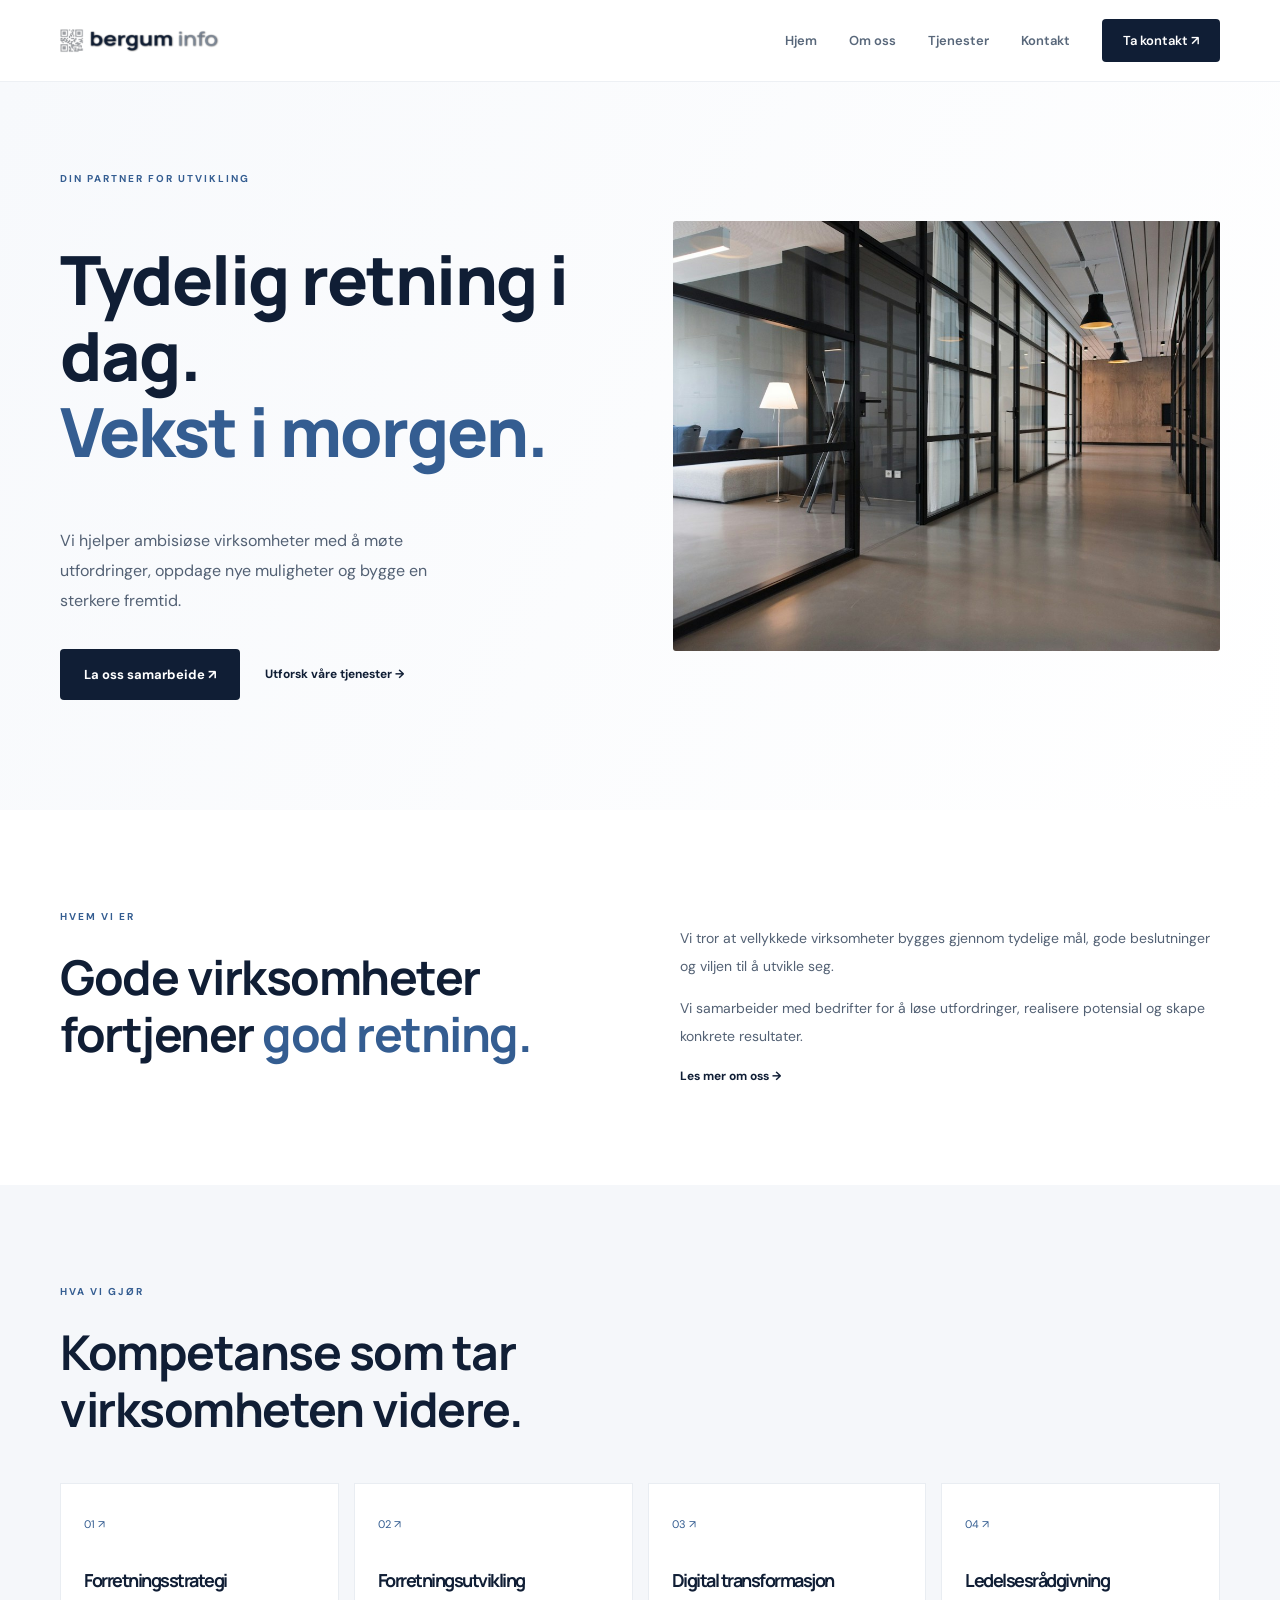
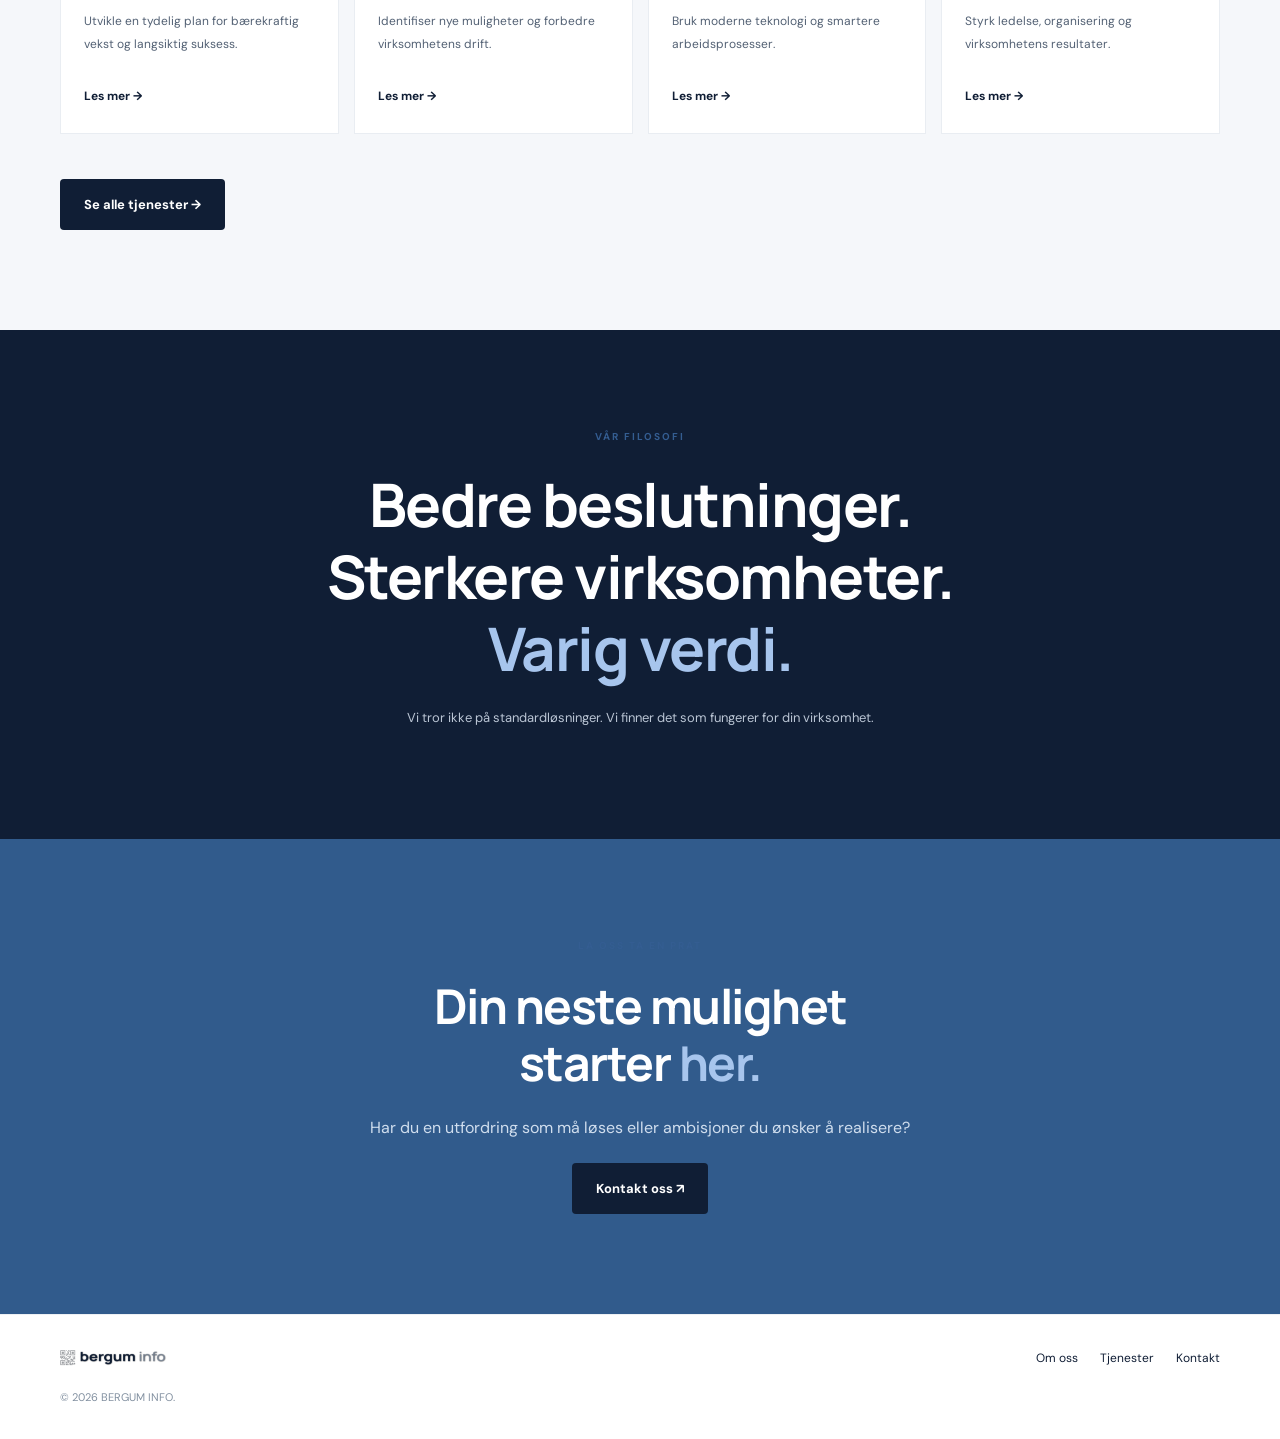
==== index.html @ 0b98f81d "work on v6.11.0" ====
<!DOCTYPE html><html lang="nb"><head><meta charset="UTF-8"><meta name="viewport" content="width=device-width, initial-scale=1"><meta name="description" content="Vi hjelper virksomheter med strategi, utvikling og vekst."><meta name="theme-color" content="#101e35"><title>bergum info</title><link rel="preconnect" href="https://fonts.googleapis.com"><link rel="preconnect" href="https://fonts.gstatic.com" crossorigin><link href="https://fonts.googleapis.com/css2?family=DM+Sans:wght@400;500;600;700&family=Manrope:wght@400;500;600;700;800&display=swap" rel="stylesheet"><style>.hero[data-astro-cid-lcdefpme]{background:linear-gradient(115deg,#f7f9fc,#fff);padding:90px 0 110px}.hero-grid[data-astro-cid-lcdefpme]{grid-template-columns:1fr 1fr;align-items:center;gap:65px;display:grid}.hero[data-astro-cid-lcdefpme] p[data-astro-cid-lcdefpme]{color:var(--text);max-width:430px;margin:27px 0 32px;line-height:1.9}.hero-actions[data-astro-cid-lcdefpme]{flex-wrap:wrap;align-items:center;gap:25px;display:flex}.hero-image[data-astro-cid-lcdefpme] img[data-astro-cid-lcdefpme]{object-fit:cover;border-radius:3px;width:100%;height:430px}.intro-grid[data-astro-cid-lcdefpme]{grid-template-columns:1fr 1fr;gap:80px;display:grid}.intro-grid[data-astro-cid-lcdefpme] p[data-astro-cid-lcdefpme]{color:var(--text);font-size:14px;line-height:2}.services[data-astro-cid-lcdefpme]{background:var(--light)}.services-grid[data-astro-cid-lcdefpme]{grid-template-columns:repeat(4,1fr);gap:15px;margin:45px 0;display:grid}.service-card[data-astro-cid-lcdefpme]{border:1px solid var(--border);background:#fff;padding:28px 23px;transition:transform .2s}.service-card[data-astro-cid-lcdefpme]:hover{transform:translateY(-5px)}.service-card[data-astro-cid-lcdefpme]>span[data-astro-cid-lcdefpme]:first-child{color:var(--blue);font-size:11px}.service-card[data-astro-cid-lcdefpme] h3[data-astro-cid-lcdefpme]{margin-top:35px;font-size:18px}.service-card[data-astro-cid-lcdefpme] p[data-astro-cid-lcdefpme]{color:var(--text);font-size:12px;line-height:1.9}.service-link[data-astro-cid-lcdefpme]{margin-top:20px;font-size:12px;font-weight:700;display:inline-block}.statement[data-astro-cid-lcdefpme]{background:var(--navy);color:#fff;text-align:center;padding:100px 0}.statement[data-astro-cid-lcdefpme] h2[data-astro-cid-lcdefpme]{font-size:clamp(40px,5vw,60px)}.statement[data-astro-cid-lcdefpme] h2[data-astro-cid-lcdefpme] span[data-astro-cid-lcdefpme]{color:var(--accent)}.statement[data-astro-cid-lcdefpme] p[data-astro-cid-lcdefpme]{color:#bac5d4;margin-top:25px;font-size:13px}.contact[data-astro-cid-lcdefpme]{color:#fff;text-align:center;background:#315b8c}.contact[data-astro-cid-lcdefpme] h2[data-astro-cid-lcdefpme] span[data-astro-cid-lcdefpme]{color:var(--accent)}.contact[data-astro-cid-lcdefpme] p[data-astro-cid-lcdefpme]{color:#d0deee;margin:25px 0}@media (width<=850px){.services-grid[data-astro-cid-lcdefpme]{grid-template-columns:repeat(2,1fr)}}@media (width<=650px){.hero[data-astro-cid-lcdefpme]{padding:65px 0}.hero-grid[data-astro-cid-lcdefpme],.intro-grid[data-astro-cid-lcdefpme]{grid-template-columns:1fr;gap:35px}.hero-image[data-astro-cid-lcdefpme] img[data-astro-cid-lcdefpme]{height:320px}.services-grid[data-astro-cid-lcdefpme]{gap:10px}.service-card[data-astro-cid-lcdefpme]{padding:20px 15px}}
.header[data-astro-cid-nen7h5rs]{z-index:10;background:#fff;border-bottom:1px solid #edf0f4;height:82px;position:sticky;top:0}.nav[data-astro-cid-nen7h5rs]{justify-content:space-between;align-items:center;height:100%;display:flex}.logo[data-astro-cid-nen7h5rs]{align-items:center;gap:10px;display:flex}.logo-icon[data-astro-cid-nen7h5rs]{place-items:center;height:1.5rem;display:grid}.desktop-nav[data-astro-cid-nen7h5rs]{align-items:center;gap:32px;font-size:13px;font-weight:600;display:flex}.desktop-nav[data-astro-cid-nen7h5rs] a[data-astro-cid-nen7h5rs]:not(.nav-cta){color:#58677a}.desktop-nav[data-astro-cid-nen7h5rs] a[data-astro-cid-nen7h5rs]:hover,.mobile-menu[data-astro-cid-nen7h5rs] a[data-astro-cid-nen7h5rs]:hover{color:var(--blue)}.nav-cta[data-astro-cid-nen7h5rs]{background:var(--navy);border-radius:4px;padding:13px 21px;color:#fff!important}.mobile-nav[data-astro-cid-nen7h5rs]{display:none}.mobile-nav[data-astro-cid-nen7h5rs] summary[data-astro-cid-nen7h5rs]{cursor:pointer;padding:8px;font-size:25px;list-style:none}.mobile-nav[data-astro-cid-nen7h5rs] summary[data-astro-cid-nen7h5rs]::-webkit-details-marker{display:none}.mobile-menu[data-astro-cid-nen7h5rs]{background:#fff;border-bottom:1px solid #edf0f4;flex-direction:column;gap:22px;padding:25px 24px;display:flex;position:absolute;top:81px;left:0;right:0;box-shadow:0 12px 20px #101e350d}.mobile-menu[data-astro-cid-nen7h5rs] a[data-astro-cid-nen7h5rs]{font-size:14px;font-weight:600}@media (width<=700px){.header[data-astro-cid-nen7h5rs]{height:70px}.desktop-nav[data-astro-cid-nen7h5rs]{display:none}.mobile-nav[data-astro-cid-nen7h5rs]{display:block}.mobile-menu[data-astro-cid-nen7h5rs]{top:69px}.nav[data-astro-cid-nen7h5rs]{width:calc(100% - 36px)}}.footer[data-astro-cid-jo6i4kqk]{background:#fff;border-top:1px solid #edf0f4;padding:35px 0}.footer-inner[data-astro-cid-jo6i4kqk]{flex-wrap:wrap;justify-content:space-between;align-items:center;gap:24px;display:flex}.logo[data-astro-cid-jo6i4kqk]{align-items:center;gap:10px;display:flex}.logo-icon[data-astro-cid-jo6i4kqk]{place-items:center;height:1rem;display:grid}.footer-links[data-astro-cid-jo6i4kqk]{gap:22px;font-size:12px;display:flex}.footer[data-astro-cid-jo6i4kqk] p[data-astro-cid-jo6i4kqk]{color:#8290a0;width:100%;margin:0;font-size:11px}@media (width<=600px){.footer-inner[data-astro-cid-jo6i4kqk]{flex-direction:column;align-items:flex-start}}:root{--navy:#101e35;--blue:#345d91;--accent:#a7c5ed;--light:#f5f7fa;--text:#536174;--white:#fff;--border:#e9edf2;--container:1160px}*{box-sizing:border-box}html{scroll-behavior:smooth}body{color:var(--navy);background:#fff;margin:0;font-family:DM Sans,sans-serif}a{color:inherit;text-decoration:none}img{max-width:100%;display:block}.container{width:min(var(--container), calc(100% - 48px));margin-inline:auto}.section{padding:100px 0}.eyebrow{color:var(--blue);letter-spacing:2px;margin-bottom:25px;font-size:10px;font-weight:700}h1,h2,h3{letter-spacing:-1.5px;font-family:Manrope,sans-serif}h1{font-size:clamp(42px,5.3vw,72px);font-weight:800;line-height:1.12}h2{margin:0;font-size:clamp(34px,4vw,48px);line-height:1.2}h1 span,h2 span{color:var(--blue)}.button{border-radius:4px;align-items:center;gap:20px;padding:17px 24px;font-size:13px;font-weight:700;transition:transform .2s,background .2s;display:inline-flex}.button:hover{transform:translateY(-3px)}.button-primary{background:var(--navy);color:#fff}.button-primary:hover{background:var(--blue)}.button-white{color:var(--navy);background:#fff}.text-link{font-size:12px;font-weight:700}@media (width<=700px){.container{width:calc(100% - 36px)}.section{padding:70px 0}}
</style></head><body><header class="header" data-astro-cid-nen7h5rs><nav class="nav container" aria-label="Hovedmeny" data-astro-cid-nen7h5rs><a href="/" class="logo" data-astro-cid-nen7h5rs><img class="logo-icon" src="/images/logo.png" data-astro-cid-nen7h5rs></a><div class="desktop-nav" data-astro-cid-nen7h5rs><a href="/" aria-current="page" data-astro-cid-nen7h5rs>Hjem</a><a href="/om-oss" data-astro-cid-nen7h5rs>Om oss</a><a href="/tjenester" data-astro-cid-nen7h5rs>Tjenester</a><a href="/kontakt" data-astro-cid-nen7h5rs>Kontakt</a><a href="/kontakt" class="nav-cta" data-astro-cid-nen7h5rs>Ta kontakt ↗</a></div><details class="mobile-nav" data-astro-cid-nen7h5rs><summary aria-label="Åpne meny" data-astro-cid-nen7h5rs><span class="menu-icon" data-astro-cid-nen7h5rs>☰</span></summary><div class="mobile-menu" data-astro-cid-nen7h5rs><a href="/" aria-current="page" data-astro-cid-nen7h5rs>Hjem</a><a href="/om-oss" data-astro-cid-nen7h5rs>Om oss</a><a href="/tjenester" data-astro-cid-nen7h5rs>Tjenester</a><a href="/kontakt" data-astro-cid-nen7h5rs>Kontakt</a><a href="/kontakt" class="nav-cta" data-astro-cid-nen7h5rs>Ta kontakt ↗</a></div></details></nav></header><main><section class="hero" data-astro-cid-lcdefpme><div class="container hero-grid" data-astro-cid-lcdefpme><div data-astro-cid-lcdefpme><div class="eyebrow" data-astro-cid-lcdefpme>DIN PARTNER FOR UTVIKLING</div><h1 data-astro-cid-lcdefpme>Tydelig retning i dag.<br data-astro-cid-lcdefpme><span data-astro-cid-lcdefpme>Vekst i morgen.</span></h1><p data-astro-cid-lcdefpme>Vi hjelper ambisiøse virksomheter med å møte utfordringer, oppdage nye muligheter og bygge en sterkere fremtid.</p><div class="hero-actions" data-astro-cid-lcdefpme><a href="/kontakt" class="button button-primary" data-astro-cid-lcdefpme>La oss samarbeide ↗</a><a href="/tjenester" class="text-link" data-astro-cid-lcdefpme>Utforsk våre tjenester →</a></div></div><div class="hero-image" data-astro-cid-lcdefpme><img src="/images/hero6101.jpg" alt="Moderne kontorlokaler" data-astro-cid-lcdefpme></div></div></section><section class="intro section" data-astro-cid-lcdefpme><div class="container intro-grid" data-astro-cid-lcdefpme><div data-astro-cid-lcdefpme><div class="eyebrow" data-astro-cid-lcdefpme>HVEM VI ER</div><h2 data-astro-cid-lcdefpme>Gode virksomheter fortjener <span data-astro-cid-lcdefpme>god retning.</span></h2></div><div data-astro-cid-lcdefpme><p data-astro-cid-lcdefpme>Vi tror at vellykkede virksomheter bygges gjennom tydelige mål, gode beslutninger og viljen til å utvikle seg.</p><p data-astro-cid-lcdefpme>Vi samarbeider med bedrifter for å løse utfordringer, realisere potensial og skape konkrete resultater.</p><a href="/om-oss" class="text-link" data-astro-cid-lcdefpme>Les mer om oss →</a></div></div></section><section class="services section" data-astro-cid-lcdefpme><div class="container" data-astro-cid-lcdefpme><div class="eyebrow" data-astro-cid-lcdefpme>HVA VI GJØR</div><h2 data-astro-cid-lcdefpme>Kompetanse som tar<br data-astro-cid-lcdefpme>virksomheten videre.</h2><div class="services-grid" data-astro-cid-lcdefpme><a href="/tjenester/forretningsstrategi" class="service-card" data-astro-cid-lcdefpme><span data-astro-cid-lcdefpme>01 ↗</span><h3 data-astro-cid-lcdefpme>Forretningsstrategi</h3><p data-astro-cid-lcdefpme>Utvikle en tydelig plan for bærekraftig vekst og langsiktig suksess.</p><span class="service-link" data-astro-cid-lcdefpme>Les mer →</span></a><a href="/tjenester/forretningsutvikling" class="service-card" data-astro-cid-lcdefpme><span data-astro-cid-lcdefpme>02 ↗</span><h3 data-astro-cid-lcdefpme>Forretningsutvikling</h3><p data-astro-cid-lcdefpme>Identifiser nye muligheter og forbedre virksomhetens drift.</p><span class="service-link" data-astro-cid-lcdefpme>Les mer →</span></a><a href="/tjenester/digital-transformasjon" class="service-card" data-astro-cid-lcdefpme><span data-astro-cid-lcdefpme>03 ↗</span><h3 data-astro-cid-lcdefpme>Digital transformasjon</h3><p data-astro-cid-lcdefpme>Bruk moderne teknologi og smartere arbeidsprosesser.</p><span class="service-link" data-astro-cid-lcdefpme>Les mer →</span></a><a href="/tjenester/ledelsesradgivning" class="service-card" data-astro-cid-lcdefpme><span data-astro-cid-lcdefpme>04 ↗</span><h3 data-astro-cid-lcdefpme>Ledelsesrådgivning</h3><p data-astro-cid-lcdefpme>Styrk ledelse, organisering og virksomhetens resultater.</p><span class="service-link" data-astro-cid-lcdefpme>Les mer →</span></a></div><a href="/tjenester" class="button button-primary" data-astro-cid-lcdefpme>Se alle tjenester →</a></div></section><section class="statement" data-astro-cid-lcdefpme><div class="container" data-astro-cid-lcdefpme><div class="eyebrow" data-astro-cid-lcdefpme>VÅR FILOSOFI</div><h2 data-astro-cid-lcdefpme>Bedre beslutninger.<br data-astro-cid-lcdefpme>Sterkere virksomheter.<br data-astro-cid-lcdefpme><span data-astro-cid-lcdefpme>Varig verdi.</span></h2><p data-astro-cid-lcdefpme>Vi tror ikke på standardløsninger. Vi finner det som fungerer for din virksomhet.</p></div></section><section class="contact section" data-astro-cid-lcdefpme><div class="container" data-astro-cid-lcdefpme><div class="eyebrow" data-astro-cid-lcdefpme>LA OSS TA EN PRAT</div><h2 data-astro-cid-lcdefpme>Din neste mulighet<br data-astro-cid-lcdefpme>starter <span data-astro-cid-lcdefpme>her.</span></h2><p data-astro-cid-lcdefpme>Har du en utfordring som må løses eller ambisjoner du ønsker å realisere?</p><a href="/kontakt" class="button button-primary" data-astro-cid-lcdefpme>Kontakt oss ↗</a></div></section></main><footer class="footer" data-astro-cid-jo6i4kqk><div class="container footer-inner" data-astro-cid-jo6i4kqk><a href="/" class="logo" data-astro-cid-jo6i4kqk><img class="logo-icon" src="/images/logo.png" data-astro-cid-jo6i4kqk></a><div class="footer-links" data-astro-cid-jo6i4kqk><a href="/om-oss" data-astro-cid-jo6i4kqk>Om oss</a><a href="/tjenester" data-astro-cid-jo6i4kqk>Tjenester</a><a href="/kontakt" data-astro-cid-jo6i4kqk>Kontakt</a></div><p data-astro-cid-jo6i4kqk>© 2026 BERGUM INFO.</p></div></footer></body></html>
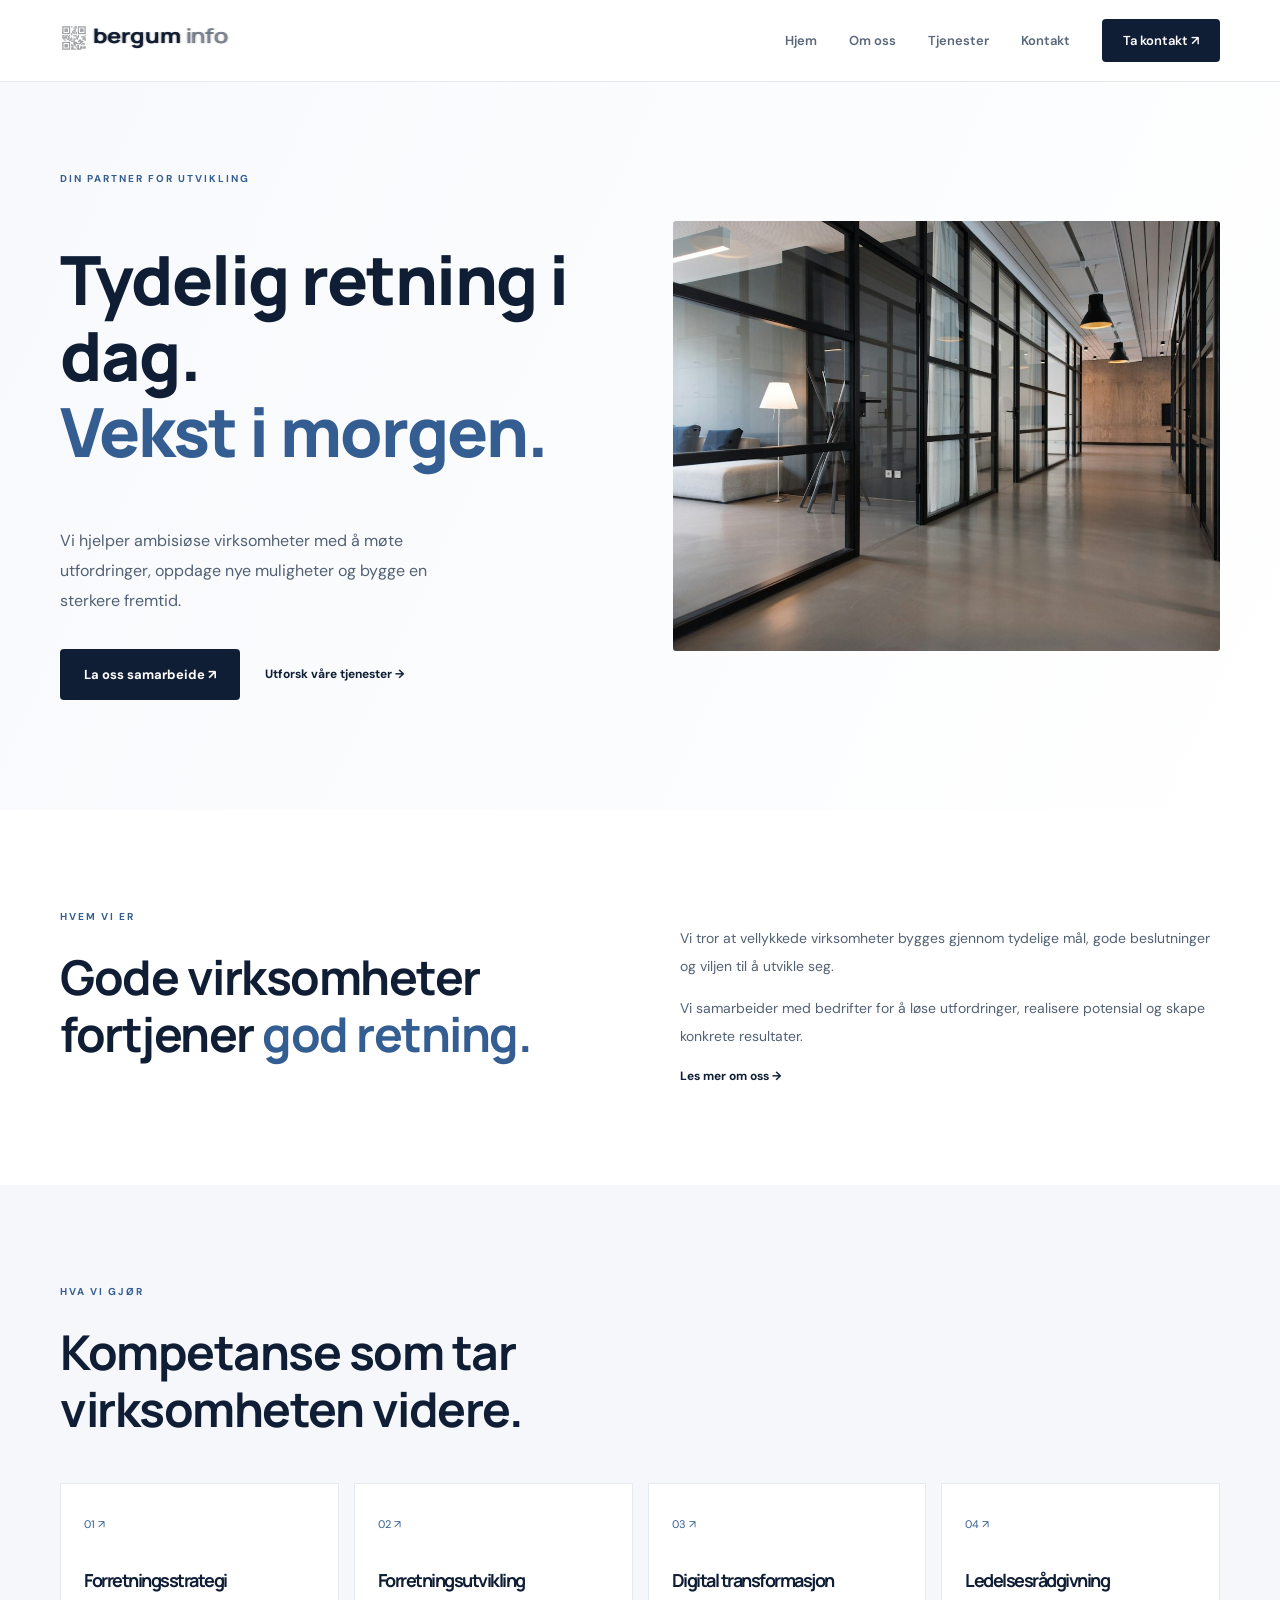
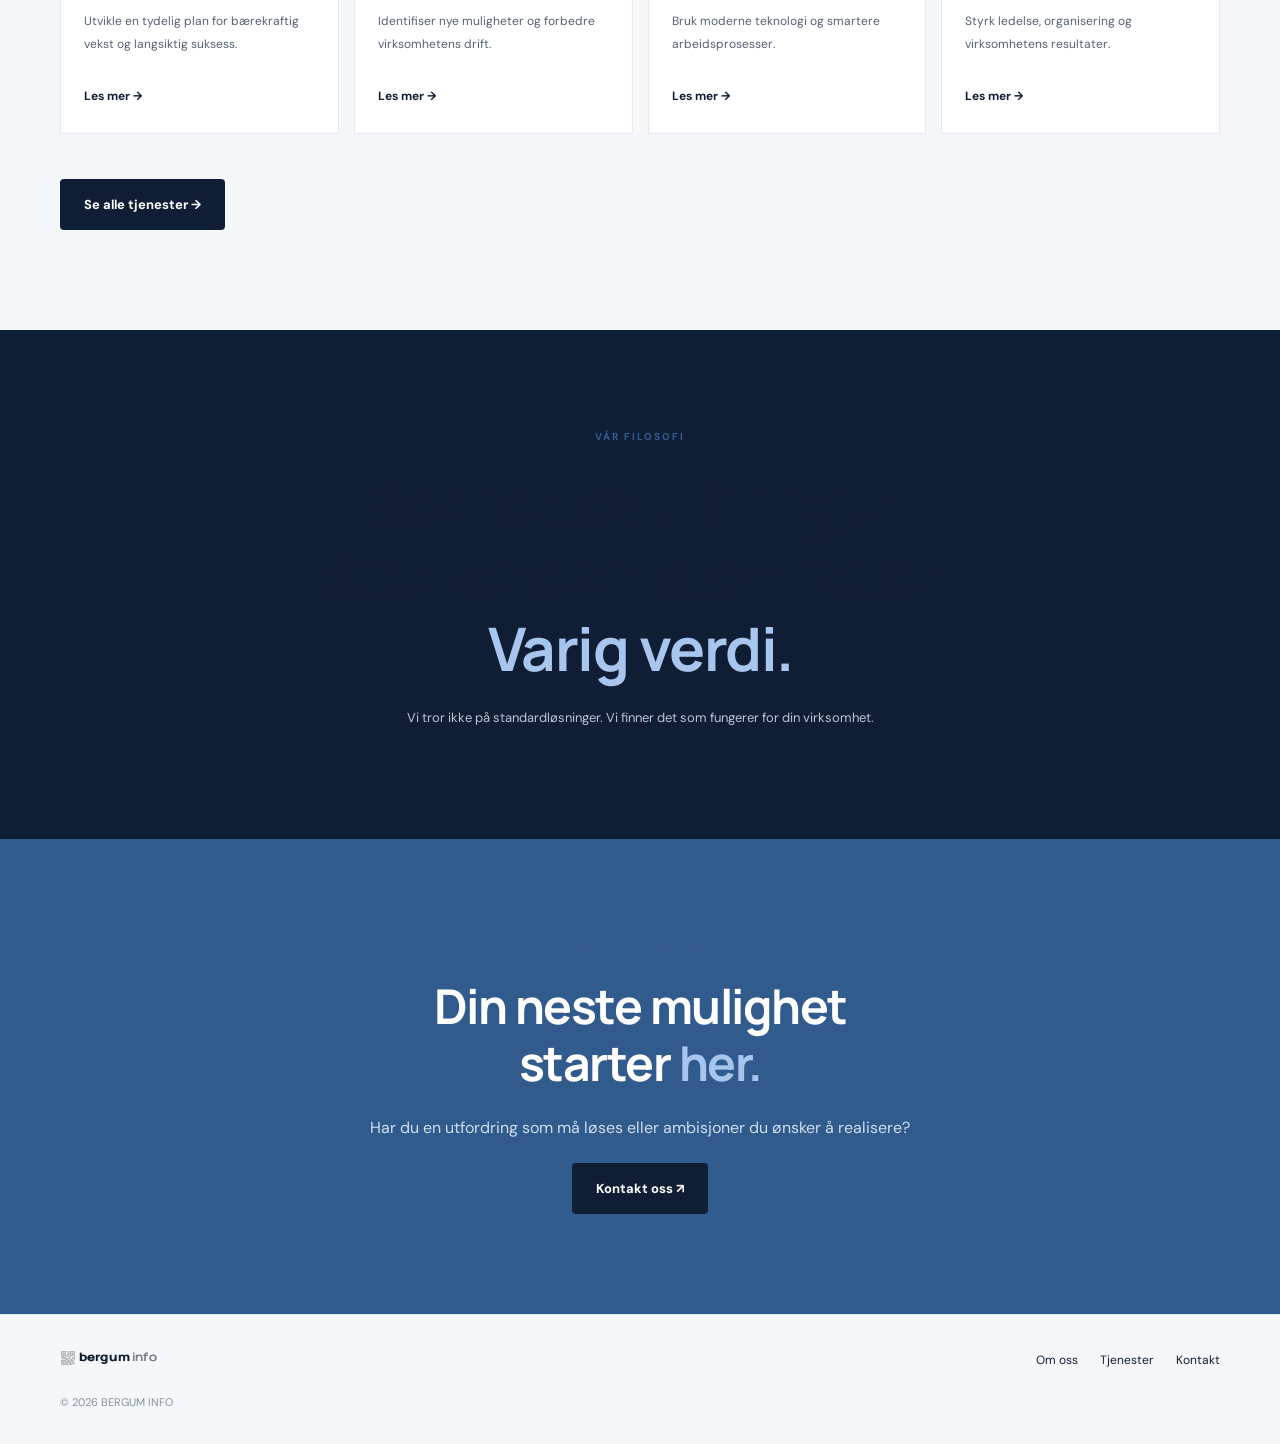
==== commit d16e88bc: "🔖 Release v6.11.1." ====
--- a/index.html
+++ b/index.html
@@ -1,3 +1,28 @@
-<!DOCTYPE html><html lang="nb"><head><meta charset="UTF-8"><meta name="viewport" content="width=device-width, initial-scale=1"><meta name="description" content="Vi hjelper virksomheter med strategi, utvikling og vekst."><meta name="theme-color" content="#101e35"><title>bergum info</title><link rel="preconnect" href="https://fonts.googleapis.com"><link rel="preconnect" href="https://fonts.gstatic.com" crossorigin><link href="https://fonts.googleapis.com/css2?family=DM+Sans:wght@400;500;600;700&family=Manrope:wght@400;500;600;700;800&display=swap" rel="stylesheet"><style>.hero[data-astro-cid-lcdefpme]{background:linear-gradient(115deg,#f7f9fc,#fff);padding:90px 0 110px}.hero-grid[data-astro-cid-lcdefpme]{grid-template-columns:1fr 1fr;align-items:center;gap:65px;display:grid}.hero[data-astro-cid-lcdefpme] p[data-astro-cid-lcdefpme]{color:var(--text);max-width:430px;margin:27px 0 32px;line-height:1.9}.hero-actions[data-astro-cid-lcdefpme]{flex-wrap:wrap;align-items:center;gap:25px;display:flex}.hero-image[data-astro-cid-lcdefpme] img[data-astro-cid-lcdefpme]{object-fit:cover;border-radius:3px;width:100%;height:430px}.intro-grid[data-astro-cid-lcdefpme]{grid-template-columns:1fr 1fr;gap:80px;display:grid}.intro-grid[data-astro-cid-lcdefpme] p[data-astro-cid-lcdefpme]{color:var(--text);font-size:14px;line-height:2}.services[data-astro-cid-lcdefpme]{background:var(--light)}.services-grid[data-astro-cid-lcdefpme]{grid-template-columns:repeat(4,1fr);gap:15px;margin:45px 0;display:grid}.service-card[data-astro-cid-lcdefpme]{border:1px solid var(--border);background:#fff;padding:28px 23px;transition:transform .2s}.service-card[data-astro-cid-lcdefpme]:hover{transform:translateY(-5px)}.service-card[data-astro-cid-lcdefpme]>span[data-astro-cid-lcdefpme]:first-child{color:var(--blue);font-size:11px}.service-card[data-astro-cid-lcdefpme] h3[data-astro-cid-lcdefpme]{margin-top:35px;font-size:18px}.service-card[data-astro-cid-lcdefpme] p[data-astro-cid-lcdefpme]{color:var(--text);font-size:12px;line-height:1.9}.service-link[data-astro-cid-lcdefpme]{margin-top:20px;font-size:12px;font-weight:700;display:inline-block}.statement[data-astro-cid-lcdefpme]{background:var(--navy);color:#fff;text-align:center;padding:100px 0}.statement[data-astro-cid-lcdefpme] h2[data-astro-cid-lcdefpme]{font-size:clamp(40px,5vw,60px)}.statement[data-astro-cid-lcdefpme] h2[data-astro-cid-lcdefpme] span[data-astro-cid-lcdefpme]{color:var(--accent)}.statement[data-astro-cid-lcdefpme] p[data-astro-cid-lcdefpme]{color:#bac5d4;margin-top:25px;font-size:13px}.contact[data-astro-cid-lcdefpme]{color:#fff;text-align:center;background:#315b8c}.contact[data-astro-cid-lcdefpme] h2[data-astro-cid-lcdefpme] span[data-astro-cid-lcdefpme]{color:var(--accent)}.contact[data-astro-cid-lcdefpme] p[data-astro-cid-lcdefpme]{color:#d0deee;margin:25px 0}@media (width<=850px){.services-grid[data-astro-cid-lcdefpme]{grid-template-columns:repeat(2,1fr)}}@media (width<=650px){.hero[data-astro-cid-lcdefpme]{padding:65px 0}.hero-grid[data-astro-cid-lcdefpme],.intro-grid[data-astro-cid-lcdefpme]{grid-template-columns:1fr;gap:35px}.hero-image[data-astro-cid-lcdefpme] img[data-astro-cid-lcdefpme]{height:320px}.services-grid[data-astro-cid-lcdefpme]{gap:10px}.service-card[data-astro-cid-lcdefpme]{padding:20px 15px}}
-.header[data-astro-cid-nen7h5rs]{z-index:10;background:#fff;border-bottom:1px solid #edf0f4;height:82px;position:sticky;top:0}.nav[data-astro-cid-nen7h5rs]{justify-content:space-between;align-items:center;height:100%;display:flex}.logo[data-astro-cid-nen7h5rs]{align-items:center;gap:10px;display:flex}.logo-icon[data-astro-cid-nen7h5rs]{place-items:center;height:1.5rem;display:grid}.desktop-nav[data-astro-cid-nen7h5rs]{align-items:center;gap:32px;font-size:13px;font-weight:600;display:flex}.desktop-nav[data-astro-cid-nen7h5rs] a[data-astro-cid-nen7h5rs]:not(.nav-cta){color:#58677a}.desktop-nav[data-astro-cid-nen7h5rs] a[data-astro-cid-nen7h5rs]:hover,.mobile-menu[data-astro-cid-nen7h5rs] a[data-astro-cid-nen7h5rs]:hover{color:var(--blue)}.nav-cta[data-astro-cid-nen7h5rs]{background:var(--navy);border-radius:4px;padding:13px 21px;color:#fff!important}.mobile-nav[data-astro-cid-nen7h5rs]{display:none}.mobile-nav[data-astro-cid-nen7h5rs] summary[data-astro-cid-nen7h5rs]{cursor:pointer;padding:8px;font-size:25px;list-style:none}.mobile-nav[data-astro-cid-nen7h5rs] summary[data-astro-cid-nen7h5rs]::-webkit-details-marker{display:none}.mobile-menu[data-astro-cid-nen7h5rs]{background:#fff;border-bottom:1px solid #edf0f4;flex-direction:column;gap:22px;padding:25px 24px;display:flex;position:absolute;top:81px;left:0;right:0;box-shadow:0 12px 20px #101e350d}.mobile-menu[data-astro-cid-nen7h5rs] a[data-astro-cid-nen7h5rs]{font-size:14px;font-weight:600}@media (width<=700px){.header[data-astro-cid-nen7h5rs]{height:70px}.desktop-nav[data-astro-cid-nen7h5rs]{display:none}.mobile-nav[data-astro-cid-nen7h5rs]{display:block}.mobile-menu[data-astro-cid-nen7h5rs]{top:69px}.nav[data-astro-cid-nen7h5rs]{width:calc(100% - 36px)}}.footer[data-astro-cid-jo6i4kqk]{background:#fff;border-top:1px solid #edf0f4;padding:35px 0}.footer-inner[data-astro-cid-jo6i4kqk]{flex-wrap:wrap;justify-content:space-between;align-items:center;gap:24px;display:flex}.logo[data-astro-cid-jo6i4kqk]{align-items:center;gap:10px;display:flex}.logo-icon[data-astro-cid-jo6i4kqk]{place-items:center;height:1rem;display:grid}.footer-links[data-astro-cid-jo6i4kqk]{gap:22px;font-size:12px;display:flex}.footer[data-astro-cid-jo6i4kqk] p[data-astro-cid-jo6i4kqk]{color:#8290a0;width:100%;margin:0;font-size:11px}@media (width<=600px){.footer-inner[data-astro-cid-jo6i4kqk]{flex-direction:column;align-items:flex-start}}:root{--navy:#101e35;--blue:#345d91;--accent:#a7c5ed;--light:#f5f7fa;--text:#536174;--white:#fff;--border:#e9edf2;--container:1160px}*{box-sizing:border-box}html{scroll-behavior:smooth}body{color:var(--navy);background:#fff;margin:0;font-family:DM Sans,sans-serif}a{color:inherit;text-decoration:none}img{max-width:100%;display:block}.container{width:min(var(--container), calc(100% - 48px));margin-inline:auto}.section{padding:100px 0}.eyebrow{color:var(--blue);letter-spacing:2px;margin-bottom:25px;font-size:10px;font-weight:700}h1,h2,h3{letter-spacing:-1.5px;font-family:Manrope,sans-serif}h1{font-size:clamp(42px,5.3vw,72px);font-weight:800;line-height:1.12}h2{margin:0;font-size:clamp(34px,4vw,48px);line-height:1.2}h1 span,h2 span{color:var(--blue)}.button{border-radius:4px;align-items:center;gap:20px;padding:17px 24px;font-size:13px;font-weight:700;transition:transform .2s,background .2s;display:inline-flex}.button:hover{transform:translateY(-3px)}.button-primary{background:var(--navy);color:#fff}.button-primary:hover{background:var(--blue)}.button-white{color:var(--navy);background:#fff}.text-link{font-size:12px;font-weight:700}@media (width<=700px){.container{width:calc(100% - 36px)}.section{padding:70px 0}}
-</style></head><body><header class="header" data-astro-cid-nen7h5rs><nav class="nav container" aria-label="Hovedmeny" data-astro-cid-nen7h5rs><a href="/" class="logo" data-astro-cid-nen7h5rs><img class="logo-icon" src="/images/logo.png" data-astro-cid-nen7h5rs></a><div class="desktop-nav" data-astro-cid-nen7h5rs><a href="/" aria-current="page" data-astro-cid-nen7h5rs>Hjem</a><a href="/om-oss" data-astro-cid-nen7h5rs>Om oss</a><a href="/tjenester" data-astro-cid-nen7h5rs>Tjenester</a><a href="/kontakt" data-astro-cid-nen7h5rs>Kontakt</a><a href="/kontakt" class="nav-cta" data-astro-cid-nen7h5rs>Ta kontakt ↗</a></div><details class="mobile-nav" data-astro-cid-nen7h5rs><summary aria-label="Åpne meny" data-astro-cid-nen7h5rs><span class="menu-icon" data-astro-cid-nen7h5rs>☰</span></summary><div class="mobile-menu" data-astro-cid-nen7h5rs><a href="/" aria-current="page" data-astro-cid-nen7h5rs>Hjem</a><a href="/om-oss" data-astro-cid-nen7h5rs>Om oss</a><a href="/tjenester" data-astro-cid-nen7h5rs>Tjenester</a><a href="/kontakt" data-astro-cid-nen7h5rs>Kontakt</a><a href="/kontakt" class="nav-cta" data-astro-cid-nen7h5rs>Ta kontakt ↗</a></div></details></nav></header><main><section class="hero" data-astro-cid-lcdefpme><div class="container hero-grid" data-astro-cid-lcdefpme><div data-astro-cid-lcdefpme><div class="eyebrow" data-astro-cid-lcdefpme>DIN PARTNER FOR UTVIKLING</div><h1 data-astro-cid-lcdefpme>Tydelig retning i dag.<br data-astro-cid-lcdefpme><span data-astro-cid-lcdefpme>Vekst i morgen.</span></h1><p data-astro-cid-lcdefpme>Vi hjelper ambisiøse virksomheter med å møte utfordringer, oppdage nye muligheter og bygge en sterkere fremtid.</p><div class="hero-actions" data-astro-cid-lcdefpme><a href="/kontakt" class="button button-primary" data-astro-cid-lcdefpme>La oss samarbeide ↗</a><a href="/tjenester" class="text-link" data-astro-cid-lcdefpme>Utforsk våre tjenester →</a></div></div><div class="hero-image" data-astro-cid-lcdefpme><img src="/images/hero6101.jpg" alt="Moderne kontorlokaler" data-astro-cid-lcdefpme></div></div></section><section class="intro section" data-astro-cid-lcdefpme><div class="container intro-grid" data-astro-cid-lcdefpme><div data-astro-cid-lcdefpme><div class="eyebrow" data-astro-cid-lcdefpme>HVEM VI ER</div><h2 data-astro-cid-lcdefpme>Gode virksomheter fortjener <span data-astro-cid-lcdefpme>god retning.</span></h2></div><div data-astro-cid-lcdefpme><p data-astro-cid-lcdefpme>Vi tror at vellykkede virksomheter bygges gjennom tydelige mål, gode beslutninger og viljen til å utvikle seg.</p><p data-astro-cid-lcdefpme>Vi samarbeider med bedrifter for å løse utfordringer, realisere potensial og skape konkrete resultater.</p><a href="/om-oss" class="text-link" data-astro-cid-lcdefpme>Les mer om oss →</a></div></div></section><section class="services section" data-astro-cid-lcdefpme><div class="container" data-astro-cid-lcdefpme><div class="eyebrow" data-astro-cid-lcdefpme>HVA VI GJØR</div><h2 data-astro-cid-lcdefpme>Kompetanse som tar<br data-astro-cid-lcdefpme>virksomheten videre.</h2><div class="services-grid" data-astro-cid-lcdefpme><a href="/tjenester/forretningsstrategi" class="service-card" data-astro-cid-lcdefpme><span data-astro-cid-lcdefpme>01 ↗</span><h3 data-astro-cid-lcdefpme>Forretningsstrategi</h3><p data-astro-cid-lcdefpme>Utvikle en tydelig plan for bærekraftig vekst og langsiktig suksess.</p><span class="service-link" data-astro-cid-lcdefpme>Les mer →</span></a><a href="/tjenester/forretningsutvikling" class="service-card" data-astro-cid-lcdefpme><span data-astro-cid-lcdefpme>02 ↗</span><h3 data-astro-cid-lcdefpme>Forretningsutvikling</h3><p data-astro-cid-lcdefpme>Identifiser nye muligheter og forbedre virksomhetens drift.</p><span class="service-link" data-astro-cid-lcdefpme>Les mer →</span></a><a href="/tjenester/digital-transformasjon" class="service-card" data-astro-cid-lcdefpme><span data-astro-cid-lcdefpme>03 ↗</span><h3 data-astro-cid-lcdefpme>Digital transformasjon</h3><p data-astro-cid-lcdefpme>Bruk moderne teknologi og smartere arbeidsprosesser.</p><span class="service-link" data-astro-cid-lcdefpme>Les mer →</span></a><a href="/tjenester/ledelsesradgivning" class="service-card" data-astro-cid-lcdefpme><span data-astro-cid-lcdefpme>04 ↗</span><h3 data-astro-cid-lcdefpme>Ledelsesrådgivning</h3><p data-astro-cid-lcdefpme>Styrk ledelse, organisering og virksomhetens resultater.</p><span class="service-link" data-astro-cid-lcdefpme>Les mer →</span></a></div><a href="/tjenester" class="button button-primary" data-astro-cid-lcdefpme>Se alle tjenester →</a></div></section><section class="statement" data-astro-cid-lcdefpme><div class="container" data-astro-cid-lcdefpme><div class="eyebrow" data-astro-cid-lcdefpme>VÅR FILOSOFI</div><h2 data-astro-cid-lcdefpme>Bedre beslutninger.<br data-astro-cid-lcdefpme>Sterkere virksomheter.<br data-astro-cid-lcdefpme><span data-astro-cid-lcdefpme>Varig verdi.</span></h2><p data-astro-cid-lcdefpme>Vi tror ikke på standardløsninger. Vi finner det som fungerer for din virksomhet.</p></div></section><section class="contact section" data-astro-cid-lcdefpme><div class="container" data-astro-cid-lcdefpme><div class="eyebrow" data-astro-cid-lcdefpme>LA OSS TA EN PRAT</div><h2 data-astro-cid-lcdefpme>Din neste mulighet<br data-astro-cid-lcdefpme>starter <span data-astro-cid-lcdefpme>her.</span></h2><p data-astro-cid-lcdefpme>Har du en utfordring som må løses eller ambisjoner du ønsker å realisere?</p><a href="/kontakt" class="button button-primary" data-astro-cid-lcdefpme>Kontakt oss ↗</a></div></section></main><footer class="footer" data-astro-cid-jo6i4kqk><div class="container footer-inner" data-astro-cid-jo6i4kqk><a href="/" class="logo" data-astro-cid-jo6i4kqk><img class="logo-icon" src="/images/logo.png" data-astro-cid-jo6i4kqk></a><div class="footer-links" data-astro-cid-jo6i4kqk><a href="/om-oss" data-astro-cid-jo6i4kqk>Om oss</a><a href="/tjenester" data-astro-cid-jo6i4kqk>Tjenester</a><a href="/kontakt" data-astro-cid-jo6i4kqk>Kontakt</a></div><p data-astro-cid-jo6i4kqk>© 2026 BERGUM INFO.</p></div></footer></body></html>+<!DOCTYPE html><html lang="nb"><head><meta charset="UTF-8"><meta name="viewport" content="width=device-width, initial-scale=1"><meta name="description" content="Vi hjelper virksomheter med strategi, utvikling og vekst."><title>bergum info</title><link rel="stylesheet" href="[data-uri]"><link rel="preconnect" href="https://fonts.googleapis.com"><link rel="preconnect" href="https://fonts.gstatic.com" crossorigin><link href="https://fonts.googleapis.com/css2?family=DM+Sans:wght@400;500;600;700&family=Manrope:wght@400;500;600;700;800&display=swap" rel="stylesheet"><style>.hero[data-astro-cid-lcdefpme]{background:linear-gradient(115deg, var(--color-hero), var(--color-background));padding:90px 0 110px}.hero-grid[data-astro-cid-lcdefpme]{grid-template-columns:1fr 1fr;align-items:center;gap:65px;display:grid}.hero[data-astro-cid-lcdefpme] p[data-astro-cid-lcdefpme]{color:var(--color-text-secondary);max-width:430px;margin:27px 0 32px;line-height:1.9}.hero-actions[data-astro-cid-lcdefpme]{flex-wrap:wrap;align-items:center;gap:25px;display:flex}.hero-image[data-astro-cid-lcdefpme] img[data-astro-cid-lcdefpme]{object-fit:cover;border-radius:3px;width:100%;height:430px}.intro-grid[data-astro-cid-lcdefpme]{grid-template-columns:1fr 1fr;gap:80px;display:grid}.intro-grid[data-astro-cid-lcdefpme] p[data-astro-cid-lcdefpme]{color:var(--color-text-secondary);font-size:14px;line-height:2}.services[data-astro-cid-lcdefpme]{background:var(--color-surface)}.services-grid[data-astro-cid-lcdefpme]{grid-template-columns:repeat(4,1fr);gap:15px;margin:45px 0;display:grid}.service-card[data-astro-cid-lcdefpme]{background:var(--color-surface-elevated);border:1px solid var(--color-border);padding:28px 23px;transition:transform .2s}.service-card[data-astro-cid-lcdefpme]:hover{transform:translateY(-5px)}.service-card[data-astro-cid-lcdefpme]>span[data-astro-cid-lcdefpme]:first-child{color:var(--color-primary);font-size:11px}.service-card[data-astro-cid-lcdefpme] h3[data-astro-cid-lcdefpme]{margin-top:35px;font-size:18px}.service-card[data-astro-cid-lcdefpme] p[data-astro-cid-lcdefpme]{color:var(--color-text-secondary);font-size:12px;line-height:1.9}.service-link[data-astro-cid-lcdefpme]{margin-top:20px;font-size:12px;font-weight:700;display:inline-block}.statement[data-astro-cid-lcdefpme]{color:#white;text-align:center;background:#101e35;padding:100px 0}.statement[data-astro-cid-lcdefpme] h2[data-astro-cid-lcdefpme]{font-size:clamp(40px,5vw,60px)}.statement[data-astro-cid-lcdefpme] h2[data-astro-cid-lcdefpme] span[data-astro-cid-lcdefpme]{color:var(--color-accent)}.statement[data-astro-cid-lcdefpme] p[data-astro-cid-lcdefpme]{color:#bac5d4;margin-top:25px;font-size:13px}.contact[data-astro-cid-lcdefpme]{color:#fff;text-align:center;background:#315b8c}.contact[data-astro-cid-lcdefpme] h2[data-astro-cid-lcdefpme] span[data-astro-cid-lcdefpme]{color:var(--color-accent)}.contact[data-astro-cid-lcdefpme] p[data-astro-cid-lcdefpme]{color:#d0deee;margin:25px 0}@media (width<=850px){.services-grid[data-astro-cid-lcdefpme]{grid-template-columns:repeat(2,1fr)}}@media (width<=650px){.hero[data-astro-cid-lcdefpme]{padding:65px 0}.hero-grid[data-astro-cid-lcdefpme],.intro-grid[data-astro-cid-lcdefpme]{grid-template-columns:1fr;gap:35px}.hero-image[data-astro-cid-lcdefpme] img[data-astro-cid-lcdefpme]{height:320px}.services-grid[data-astro-cid-lcdefpme]{gap:10px}.service-card[data-astro-cid-lcdefpme]{padding:20px 15px}}
+</style><link rel="stylesheet" href="/_astro/MainLayout.CnmLRXJE.css"></head><body><header class="header" data-astro-cid-nen7h5rs><nav class="nav container" aria-label="Hovedmeny" data-astro-cid-nen7h5rs><a href="/" data-astro-cid-nen7h5rs><svg class="logo" height="1.75rem" version="1.1" viewBox="0 0 508 76.8" xmlns="http://www.w3.org/2000/svg" xmlns:xlink="http://www.w3.org/1999/xlink"><style>
+    svg.logo .logo-1 {
+      fill: var(--color-logo-1, #7d8999);
+      fill-opacity: var(--opacity-logo-1, .55);
+    }
+    svg.logo .logo-2 {
+      fill: var(--color-logo-2, #101e35);
+      font-weight: var(--font-weight-logo-2, 700);
+    }
+    svg.logo .logo-3 {
+      fill: var(--color-logo-3, #7d8999);
+      font-weight: var(--font-weight-logo-3, 500);
+    }
+ </style><defs><rect id="p" width="8" height="8"></rect><filter id="b" x="-.021429" y="-.021429" width="1.0429" height="1.0429" color-interpolation-filters="sRGB"><feGaussianBlur result="result6" stdDeviation="1.5"></feGaussianBlur><feComposite in="SourceGraphic" in2="result6" operator="atop" result="result8"></feComposite><feComposite in="result8" in2="SourceAlpha" operator="atop" result="result9"></feComposite></filter><filter id="a" x="-.021606" y="-.12276" width="1.0463" height="1.2631" color-interpolation-filters="sRGB"><feGaussianBlur result="fbSourceGraphic" stdDeviation="0.6991878"></feGaussianBlur><feColorMatrix in="fbSourceGraphic" result="fbSourceGraphicAlpha" values="0 0 0 -1 0 0 0 0 -1 0 0 0 0 -1 0 0 0 0 1 0"></feColorMatrix><feFlood flood-color="rgb(0,0,0)" flood-opacity=".618" in="fbSourceGraphic" result="flood"></feFlood><feComposite in="flood" in2="fbSourceGraphic" operator="in" result="composite1"></feComposite><feGaussianBlur result="blur" stdDeviation="2"></feGaussianBlur><feOffset dx="1" dy="1" result="offset"></feOffset><feComposite in="fbSourceGraphic" in2="offset" result="composite2"></feComposite></filter></defs><g class="logo-1" transform="matrix(.38095 0 0 .38095 -5.7905 -5.7905)" filter="url(#b)"><use x="32" y="32" width="232" height="232" xlink:href="#p"></use><use x="32" y="40" width="232" height="232" xlink:href="#p"></use><use x="32" y="48" width="232" height="232" xlink:href="#p"></use><use x="32" y="56" width="232" height="232" xlink:href="#p"></use><use x="32" y="64" width="232" height="232" xlink:href="#p"></use><use x="32" y="72" width="232" height="232" xlink:href="#p"></use><use x="32" y="80" width="232" height="232" xlink:href="#p"></use><use x="32" y="96" width="232" height="232" xlink:href="#p"></use><use x="32" y="104" width="232" height="232" xlink:href="#p"></use><use x="32" y="112" width="232" height="232" xlink:href="#p"></use><use x="32" y="144" width="232" height="232" xlink:href="#p"></use><use x="32" y="152" width="232" height="232" xlink:href="#p"></use><use x="32" y="160" width="232" height="232" xlink:href="#p"></use><use x="32" y="168" width="232" height="232" xlink:href="#p"></use><use x="32" y="176" width="232" height="232" xlink:href="#p"></use><use x="32" y="184" width="232" height="232" xlink:href="#p"></use><use x="32" y="192" width="232" height="232" xlink:href="#p"></use><use x="40" y="32" width="232" height="232" xlink:href="#p"></use><use x="40" y="80" width="232" height="232" xlink:href="#p"></use><use x="40" y="96" width="232" height="232" xlink:href="#p"></use><use x="40" y="112" width="232" height="232" xlink:href="#p"></use><use x="40" y="120" width="232" height="232" xlink:href="#p"></use><use x="40" y="144" width="232" height="232" xlink:href="#p"></use><use x="40" y="192" width="232" height="232" xlink:href="#p"></use><use x="48" y="32" width="232" height="232" xlink:href="#p"></use><use x="48" y="48" width="232" height="232" xlink:href="#p"></use><use x="48" y="56" width="232" height="232" xlink:href="#p"></use><use x="48" y="64" width="232" height="232" xlink:href="#p"></use><use x="48" y="80" width="232" height="232" xlink:href="#p"></use><use x="48" y="104" width="232" height="232" xlink:href="#p"></use><use x="48" y="112" width="232" height="232" xlink:href="#p"></use><use x="48" y="128" width="232" height="232" xlink:href="#p"></use><use x="48" y="144" width="232" height="232" xlink:href="#p"></use><use x="48" y="160" width="232" height="232" xlink:href="#p"></use><use x="48" y="168" width="232" height="232" xlink:href="#p"></use><use x="48" y="176" width="232" height="232" xlink:href="#p"></use><use x="48" y="192" width="232" height="232" xlink:href="#p"></use><use x="56" y="32" width="232" height="232" xlink:href="#p"></use><use x="56" y="48" width="232" height="232" xlink:href="#p"></use><use x="56" y="56" width="232" height="232" xlink:href="#p"></use><use x="56" y="64" width="232" height="232" xlink:href="#p"></use><use x="56" y="80" width="232" height="232" xlink:href="#p"></use><use x="56" y="96" width="232" height="232" xlink:href="#p"></use><use x="56" y="104" width="232" height="232" xlink:href="#p"></use><use x="56" y="112" width="232" height="232" xlink:href="#p"></use><use x="56" y="144" width="232" height="232" xlink:href="#p"></use><use x="56" y="160" width="232" height="232" xlink:href="#p"></use><use x="56" y="168" width="232" height="232" xlink:href="#p"></use><use x="56" y="176" width="232" height="232" xlink:href="#p"></use><use x="56" y="192" width="232" height="232" xlink:href="#p"></use><use x="64" y="32" width="232" height="232" xlink:href="#p"></use><use x="64" y="48" width="232" height="232" xlink:href="#p"></use><use x="64" y="56" width="232" height="232" xlink:href="#p"></use><use x="64" y="64" width="232" height="232" xlink:href="#p"></use><use x="64" y="80" width="232" height="232" xlink:href="#p"></use><use x="64" y="96" width="232" height="232" xlink:href="#p"></use><use x="64" y="120" width="232" height="232" xlink:href="#p"></use><use x="64" y="144" width="232" height="232" xlink:href="#p"></use><use x="64" y="160" width="232" height="232" xlink:href="#p"></use><use x="64" y="168" width="232" height="232" xlink:href="#p"></use><use x="64" y="176" width="232" height="232" xlink:href="#p"></use><use x="64" y="192" width="232" height="232" xlink:href="#p"></use><use x="72" y="32" width="232" height="232" xlink:href="#p"></use><use x="72" y="80" width="232" height="232" xlink:href="#p"></use><use x="72" y="104" width="232" height="232" xlink:href="#p"></use><use x="72" y="112" width="232" height="232" xlink:href="#p"></use><use x="72" y="120" width="232" height="232" xlink:href="#p"></use><use x="72" y="144" width="232" height="232" xlink:href="#p"></use><use x="72" y="192" width="232" height="232" xlink:href="#p"></use><use x="80" y="32" width="232" height="232" xlink:href="#p"></use><use x="80" y="40" width="232" height="232" xlink:href="#p"></use><use x="80" y="48" width="232" height="232" xlink:href="#p"></use><use x="80" y="56" width="232" height="232" xlink:href="#p"></use><use x="80" y="64" width="232" height="232" xlink:href="#p"></use><use x="80" y="72" width="232" height="232" xlink:href="#p"></use><use x="80" y="80" width="232" height="232" xlink:href="#p"></use><use x="80" y="96" width="232" height="232" xlink:href="#p"></use><use x="80" y="112" width="232" height="232" xlink:href="#p"></use><use x="80" y="128" width="232" height="232" xlink:href="#p"></use><use x="80" y="144" width="232" height="232" xlink:href="#p"></use><use x="80" y="152" width="232" height="232" xlink:href="#p"></use><use x="80" y="160" width="232" height="232" xlink:href="#p"></use><use x="80" y="168" width="232" height="232" xlink:href="#p"></use><use x="80" y="176" width="232" height="232" xlink:href="#p"></use><use x="80" y="184" width="232" height="232" xlink:href="#p"></use><use x="80" y="192" width="232" height="232" xlink:href="#p"></use><use x="88" y="120" width="232" height="232" xlink:href="#p"></use><use x="88" y="128" width="232" height="232" xlink:href="#p"></use><use x="96" y="32" width="232" height="232" xlink:href="#p"></use><use x="96" y="80" width="232" height="232" xlink:href="#p"></use><use x="96" y="88" width="232" height="232" xlink:href="#p"></use><use x="96" y="112" width="232" height="232" xlink:href="#p"></use><use x="96" y="120" width="232" height="232" xlink:href="#p"></use><use x="96" y="136" width="232" height="232" xlink:href="#p"></use><use x="96" y="160" width="232" height="232" xlink:href="#p"></use><use x="96" y="168" width="232" height="232" xlink:href="#p"></use><use x="96" y="184" width="232" height="232" xlink:href="#p"></use><use x="96" y="192" width="232" height="232" xlink:href="#p"></use><use x="104" y="64" width="232" height="232" xlink:href="#p"></use><use x="104" y="72" width="232" height="232" xlink:href="#p"></use><use x="104" y="136" width="232" height="232" xlink:href="#p"></use><use x="104" y="168" width="232" height="232" xlink:href="#p"></use><use x="104" y="176" width="232" height="232" xlink:href="#p"></use><use x="104" y="184" width="232" height="232" xlink:href="#p"></use><use x="104" y="192" width="232" height="232" xlink:href="#p"></use><use x="112" y="40" width="232" height="232" xlink:href="#p"></use><use x="112" y="56" width="232" height="232" xlink:href="#p"></use><use x="112" y="72" width="232" height="232" xlink:href="#p"></use><use x="112" y="80" width="232" height="232" xlink:href="#p"></use><use x="112" y="96" width="232" height="232" xlink:href="#p"></use><use x="112" y="120" width="232" height="232" xlink:href="#p"></use><use x="112" y="128" width="232" height="232" xlink:href="#p"></use><use x="112" y="136" width="232" height="232" xlink:href="#p"></use><use x="112" y="144" width="232" height="232" xlink:href="#p"></use><use x="112" y="152" width="232" height="232" xlink:href="#p"></use><use x="112" y="160" width="232" height="232" xlink:href="#p"></use><use x="112" y="192" width="232" height="232" xlink:href="#p"></use><use x="120" y="32" width="232" height="232" xlink:href="#p"></use><use x="120" y="48" width="232" height="232" xlink:href="#p"></use><use x="120" y="56" width="232" height="232" xlink:href="#p"></use><use x="120" y="64" width="232" height="232" xlink:href="#p"></use><use x="120" y="96" width="232" height="232" xlink:href="#p"></use><use x="120" y="120" width="232" height="232" xlink:href="#p"></use><use x="120" y="144" width="232" height="232" xlink:href="#p"></use><use x="120" y="152" width="232" height="232" xlink:href="#p"></use><use x="120" y="160" width="232" height="232" xlink:href="#p"></use><use x="120" y="168" width="232" height="232" xlink:href="#p"></use><use x="120" y="192" width="232" height="232" xlink:href="#p"></use><use x="128" y="32" width="232" height="232" xlink:href="#p"></use><use x="128" y="40" width="232" height="232" xlink:href="#p"></use><use x="128" y="72" width="232" height="232" xlink:href="#p"></use><use x="128" y="80" width="232" height="232" xlink:href="#p"></use><use x="128" y="96" width="232" height="232" xlink:href="#p"></use><use x="128" y="112" width="232" height="232" xlink:href="#p"></use><use x="128" y="144" width="232" height="232" xlink:href="#p"></use><use x="128" y="152" width="232" height="232" xlink:href="#p"></use><use x="128" y="176" width="232" height="232" xlink:href="#p"></use><use x="136" y="104" width="232" height="232" xlink:href="#p"></use><use x="136" y="112" width="232" height="232" xlink:href="#p"></use><use x="136" y="120" width="232" height="232" xlink:href="#p"></use><use x="136" y="152" width="232" height="232" xlink:href="#p"></use><use x="136" y="168" width="232" height="232" xlink:href="#p"></use><use x="136" y="184" width="232" height="232" xlink:href="#p"></use><use x="136" y="192" width="232" height="232" xlink:href="#p"></use><use x="144" y="32" width="232" height="232" xlink:href="#p"></use><use x="144" y="40" width="232" height="232" xlink:href="#p"></use><use x="144" y="48" width="232" height="232" xlink:href="#p"></use><use x="144" y="56" width="232" height="232" xlink:href="#p"></use><use x="144" y="64" width="232" height="232" xlink:href="#p"></use><use x="144" y="72" width="232" height="232" xlink:href="#p"></use><use x="144" y="80" width="232" height="232" xlink:href="#p"></use><use x="144" y="96" width="232" height="232" xlink:href="#p"></use><use x="144" y="104" width="232" height="232" xlink:href="#p"></use><use x="144" y="136" width="232" height="232" xlink:href="#p"></use><use x="144" y="152" width="232" height="232" xlink:href="#p"></use><use x="144" y="168" width="232" height="232" xlink:href="#p"></use><use x="144" y="176" width="232" height="232" xlink:href="#p"></use><use x="144" y="184" width="232" height="232" xlink:href="#p"></use><use x="144" y="192" width="232" height="232" xlink:href="#p"></use><use x="152" y="32" width="232" height="232" xlink:href="#p"></use><use x="152" y="80" width="232" height="232" xlink:href="#p"></use><use x="152" y="128" width="232" height="232" xlink:href="#p"></use><use x="152" y="136" width="232" height="232" xlink:href="#p"></use><use x="152" y="152" width="232" height="232" xlink:href="#p"></use><use x="152" y="192" width="232" height="232" xlink:href="#p"></use><use x="160" y="32" width="232" height="232" xlink:href="#p"></use><use x="160" y="48" width="232" height="232" xlink:href="#p"></use><use x="160" y="56" width="232" height="232" xlink:href="#p"></use><use x="160" y="64" width="232" height="232" xlink:href="#p"></use><use x="160" y="80" width="232" height="232" xlink:href="#p"></use><use x="160" y="128" width="232" height="232" xlink:href="#p"></use><use x="160" y="136" width="232" height="232" xlink:href="#p"></use><use x="160" y="144" width="232" height="232" xlink:href="#p"></use><use x="160" y="152" width="232" height="232" xlink:href="#p"></use><use x="160" y="176" width="232" height="232" xlink:href="#p"></use><use x="160" y="184" width="232" height="232" xlink:href="#p"></use><use x="160" y="192" width="232" height="232" xlink:href="#p"></use><use x="168" y="32" width="232" height="232" xlink:href="#p"></use><use x="168" y="48" width="232" height="232" xlink:href="#p"></use><use x="168" y="56" width="232" height="232" xlink:href="#p"></use><use x="168" y="64" width="232" height="232" xlink:href="#p"></use><use x="168" y="80" width="232" height="232" xlink:href="#p"></use><use x="168" y="104" width="232" height="232" xlink:href="#p"></use><use x="168" y="136" width="232" height="232" xlink:href="#p"></use><use x="168" y="144" width="232" height="232" xlink:href="#p"></use><use x="168" y="160" width="232" height="232" xlink:href="#p"></use><use x="168" y="176" width="232" height="232" xlink:href="#p"></use><use x="168" y="184" width="232" height="232" xlink:href="#p"></use><use x="176" y="32" width="232" height="232" xlink:href="#p"></use><use x="176" y="48" width="232" height="232" xlink:href="#p"></use><use x="176" y="56" width="232" height="232" xlink:href="#p"></use><use x="176" y="64" width="232" height="232" xlink:href="#p"></use><use x="176" y="80" width="232" height="232" xlink:href="#p"></use><use x="176" y="104" width="232" height="232" xlink:href="#p"></use><use x="176" y="120" width="232" height="232" xlink:href="#p"></use><use x="176" y="136" width="232" height="232" xlink:href="#p"></use><use x="176" y="152" width="232" height="232" xlink:href="#p"></use><use x="176" y="184" width="232" height="232" xlink:href="#p"></use><use x="184" y="32" width="232" height="232" xlink:href="#p"></use><use x="184" y="80" width="232" height="232" xlink:href="#p"></use><use x="184" y="104" width="232" height="232" xlink:href="#p"></use><use x="184" y="112" width="232" height="232" xlink:href="#p"></use><use x="184" y="120" width="232" height="232" xlink:href="#p"></use><use x="184" y="152" width="232" height="232" xlink:href="#p"></use><use x="184" y="160" width="232" height="232" xlink:href="#p"></use><use x="184" y="176" width="232" height="232" xlink:href="#p"></use><use x="184" y="184" width="232" height="232" xlink:href="#p"></use><use x="192" y="32" width="232" height="232" xlink:href="#p"></use><use x="192" y="40" width="232" height="232" xlink:href="#p"></use><use x="192" y="48" width="232" height="232" xlink:href="#p"></use><use x="192" y="56" width="232" height="232" xlink:href="#p"></use><use x="192" y="64" width="232" height="232" xlink:href="#p"></use><use x="192" y="72" width="232" height="232" xlink:href="#p"></use><use x="192" y="80" width="232" height="232" xlink:href="#p"></use><use x="192" y="96" width="232" height="232" xlink:href="#p"></use><use x="192" y="112" width="232" height="232" xlink:href="#p"></use><use x="192" y="120" width="232" height="232" xlink:href="#p"></use><use x="192" y="128" width="232" height="232" xlink:href="#p"></use><use x="192" y="176" width="232" height="232" xlink:href="#p"></use><use x="192" y="184" width="232" height="232" xlink:href="#p"></use></g><text transform="matrix(1.1245 0 0 .95299 -14.87 -17.86)" x="93.083702" y="74.142441" fill="#ffffff" filter="url(#a)" stroke="#000000" stroke-width=".97985" word-spacing="0px" style="line-height:0%" xml:space="preserve"><tspan x="93.083702" y="74.142441" font-family="Manrope" font-size="57.332px" stroke="#000000" stroke-opacity=".21" stroke-width=".97985" style="line-height:0%"><tspan class="logo-2">bergum</tspan> <tspan class="logo-3">info</tspan></tspan></text></svg></a><div class="desktop-nav" data-astro-cid-nen7h5rs><a href="/" aria-current="page" data-astro-cid-nen7h5rs>Hjem</a><a href="/om-oss" data-astro-cid-nen7h5rs>Om oss</a><a href="/tjenester" data-astro-cid-nen7h5rs>Tjenester</a><a href="/kontakt" data-astro-cid-nen7h5rs>Kontakt</a><a href="/kontakt" class="nav-cta" data-astro-cid-nen7h5rs>Ta kontakt ↗</a></div><details class="mobile-nav" data-astro-cid-nen7h5rs><summary aria-label="Åpne meny" data-astro-cid-nen7h5rs><span class="menu-icon" data-astro-cid-nen7h5rs>☰</span></summary><div class="mobile-menu" data-astro-cid-nen7h5rs><a href="/" aria-current="page" data-astro-cid-nen7h5rs>Hjem</a><a href="/om-oss" data-astro-cid-nen7h5rs>Om oss</a><a href="/tjenester" data-astro-cid-nen7h5rs>Tjenester</a><a href="/kontakt" data-astro-cid-nen7h5rs>Kontakt</a><a href="/kontakt" class="nav-cta" data-astro-cid-nen7h5rs>Ta kontakt ↗</a></div></details></nav></header><main><section class="hero" data-astro-cid-lcdefpme><div class="container hero-grid" data-astro-cid-lcdefpme><div data-astro-cid-lcdefpme><div class="eyebrow" data-astro-cid-lcdefpme>DIN PARTNER FOR UTVIKLING</div><h1 data-astro-cid-lcdefpme>Tydelig retning i dag.<br data-astro-cid-lcdefpme><span data-astro-cid-lcdefpme>Vekst i morgen.</span></h1><p data-astro-cid-lcdefpme>Vi hjelper ambisiøse virksomheter med å møte utfordringer, oppdage nye muligheter og bygge en sterkere fremtid.</p><div class="hero-actions" data-astro-cid-lcdefpme><a href="/kontakt" class="button button-primary" data-astro-cid-lcdefpme>La oss samarbeide ↗</a><a href="/tjenester" class="text-link" data-astro-cid-lcdefpme>Utforsk våre tjenester →</a></div></div><div class="hero-image" data-astro-cid-lcdefpme><img src="/images/hero6101.jpg" alt="Moderne kontorlokaler" data-astro-cid-lcdefpme></div></div></section><section class="intro section" data-astro-cid-lcdefpme><div class="container intro-grid" data-astro-cid-lcdefpme><div data-astro-cid-lcdefpme><div class="eyebrow" data-astro-cid-lcdefpme>HVEM VI ER</div><h2 data-astro-cid-lcdefpme>Gode virksomheter fortjener <span data-astro-cid-lcdefpme>god retning.</span></h2></div><div data-astro-cid-lcdefpme><p data-astro-cid-lcdefpme>Vi tror at vellykkede virksomheter bygges gjennom tydelige mål, gode beslutninger og viljen til å utvikle seg.</p><p data-astro-cid-lcdefpme>Vi samarbeider med bedrifter for å løse utfordringer, realisere potensial og skape konkrete resultater.</p><a href="/om-oss" class="text-link" data-astro-cid-lcdefpme>Les mer om oss →</a></div></div></section><section class="services section" data-astro-cid-lcdefpme><div class="container" data-astro-cid-lcdefpme><div class="eyebrow" data-astro-cid-lcdefpme>HVA VI GJØR</div><h2 data-astro-cid-lcdefpme>Kompetanse som tar<br data-astro-cid-lcdefpme>virksomheten videre.</h2><div class="services-grid" data-astro-cid-lcdefpme><a href="/tjenester/forretningsstrategi" class="service-card" data-astro-cid-lcdefpme><span data-astro-cid-lcdefpme>01 ↗</span><h3 data-astro-cid-lcdefpme>Forretningsstrategi</h3><p data-astro-cid-lcdefpme>Utvikle en tydelig plan for bærekraftig vekst og langsiktig suksess.</p><span class="service-link" data-astro-cid-lcdefpme>Les mer →</span></a><a href="/tjenester/forretningsutvikling" class="service-card" data-astro-cid-lcdefpme><span data-astro-cid-lcdefpme>02 ↗</span><h3 data-astro-cid-lcdefpme>Forretningsutvikling</h3><p data-astro-cid-lcdefpme>Identifiser nye muligheter og forbedre virksomhetens drift.</p><span class="service-link" data-astro-cid-lcdefpme>Les mer →</span></a><a href="/tjenester/digital-transformasjon" class="service-card" data-astro-cid-lcdefpme><span data-astro-cid-lcdefpme>03 ↗</span><h3 data-astro-cid-lcdefpme>Digital transformasjon</h3><p data-astro-cid-lcdefpme>Bruk moderne teknologi og smartere arbeidsprosesser.</p><span class="service-link" data-astro-cid-lcdefpme>Les mer →</span></a><a href="/tjenester/ledelsesradgivning" class="service-card" data-astro-cid-lcdefpme><span data-astro-cid-lcdefpme>04 ↗</span><h3 data-astro-cid-lcdefpme>Ledelsesrådgivning</h3><p data-astro-cid-lcdefpme>Styrk ledelse, organisering og virksomhetens resultater.</p><span class="service-link" data-astro-cid-lcdefpme>Les mer →</span></a></div><a href="/tjenester" class="button button-primary" data-astro-cid-lcdefpme>Se alle tjenester →</a></div></section><section class="statement" data-astro-cid-lcdefpme><div class="container" data-astro-cid-lcdefpme><div class="eyebrow" data-astro-cid-lcdefpme>VÅR FILOSOFI</div><h2 data-astro-cid-lcdefpme>Bedre beslutninger.<br data-astro-cid-lcdefpme>Sterkere virksomheter.<br data-astro-cid-lcdefpme><span data-astro-cid-lcdefpme>Varig verdi.</span></h2><p data-astro-cid-lcdefpme>Vi tror ikke på standardløsninger. Vi finner det som fungerer for din virksomhet.</p></div></section><section class="contact section" data-astro-cid-lcdefpme><div class="container" data-astro-cid-lcdefpme><div class="eyebrow" data-astro-cid-lcdefpme>LA OSS TA EN PRAT</div><h2 data-astro-cid-lcdefpme>Din neste mulighet<br data-astro-cid-lcdefpme>starter <span data-astro-cid-lcdefpme>her.</span></h2><p data-astro-cid-lcdefpme>Har du en utfordring som må løses eller ambisjoner du ønsker å realisere?</p><a href="/kontakt" class="button button-primary" data-astro-cid-lcdefpme>Kontakt oss ↗</a></div></section></main><footer class="footer" data-astro-cid-jo6i4kqk><div class="container footer-inner" data-astro-cid-jo6i4kqk><a href="/" data-astro-cid-jo6i4kqk><svg class="logo" height="1rem" version="1.1" viewBox="0 0 508 76.8" xmlns="http://www.w3.org/2000/svg" xmlns:xlink="http://www.w3.org/1999/xlink"><style>
+    svg.logo .logo-1 {
+      fill: var(--color-logo-1, #7d8999);
+      fill-opacity: var(--opacity-logo-1, .55);
+    }
+    svg.logo .logo-2 {
+      fill: var(--color-logo-2, #101e35);
+      font-weight: var(--font-weight-logo-2, 700);
+    }
+    svg.logo .logo-3 {
+      fill: var(--color-logo-3, #7d8999);
+      font-weight: var(--font-weight-logo-3, 500);
+    }
+ </style><defs><rect id="p" width="8" height="8"></rect><filter id="b" x="-.021429" y="-.021429" width="1.0429" height="1.0429" color-interpolation-filters="sRGB"><feGaussianBlur result="result6" stdDeviation="1.5"></feGaussianBlur><feComposite in="SourceGraphic" in2="result6" operator="atop" result="result8"></feComposite><feComposite in="result8" in2="SourceAlpha" operator="atop" result="result9"></feComposite></filter><filter id="a" x="-.021606" y="-.12276" width="1.0463" height="1.2631" color-interpolation-filters="sRGB"><feGaussianBlur result="fbSourceGraphic" stdDeviation="0.6991878"></feGaussianBlur><feColorMatrix in="fbSourceGraphic" result="fbSourceGraphicAlpha" values="0 0 0 -1 0 0 0 0 -1 0 0 0 0 -1 0 0 0 0 1 0"></feColorMatrix><feFlood flood-color="rgb(0,0,0)" flood-opacity=".618" in="fbSourceGraphic" result="flood"></feFlood><feComposite in="flood" in2="fbSourceGraphic" operator="in" result="composite1"></feComposite><feGaussianBlur result="blur" stdDeviation="2"></feGaussianBlur><feOffset dx="1" dy="1" result="offset"></feOffset><feComposite in="fbSourceGraphic" in2="offset" result="composite2"></feComposite></filter></defs><g class="logo-1" transform="matrix(.38095 0 0 .38095 -5.7905 -5.7905)" filter="url(#b)"><use x="32" y="32" width="232" height="232" xlink:href="#p"></use><use x="32" y="40" width="232" height="232" xlink:href="#p"></use><use x="32" y="48" width="232" height="232" xlink:href="#p"></use><use x="32" y="56" width="232" height="232" xlink:href="#p"></use><use x="32" y="64" width="232" height="232" xlink:href="#p"></use><use x="32" y="72" width="232" height="232" xlink:href="#p"></use><use x="32" y="80" width="232" height="232" xlink:href="#p"></use><use x="32" y="96" width="232" height="232" xlink:href="#p"></use><use x="32" y="104" width="232" height="232" xlink:href="#p"></use><use x="32" y="112" width="232" height="232" xlink:href="#p"></use><use x="32" y="144" width="232" height="232" xlink:href="#p"></use><use x="32" y="152" width="232" height="232" xlink:href="#p"></use><use x="32" y="160" width="232" height="232" xlink:href="#p"></use><use x="32" y="168" width="232" height="232" xlink:href="#p"></use><use x="32" y="176" width="232" height="232" xlink:href="#p"></use><use x="32" y="184" width="232" height="232" xlink:href="#p"></use><use x="32" y="192" width="232" height="232" xlink:href="#p"></use><use x="40" y="32" width="232" height="232" xlink:href="#p"></use><use x="40" y="80" width="232" height="232" xlink:href="#p"></use><use x="40" y="96" width="232" height="232" xlink:href="#p"></use><use x="40" y="112" width="232" height="232" xlink:href="#p"></use><use x="40" y="120" width="232" height="232" xlink:href="#p"></use><use x="40" y="144" width="232" height="232" xlink:href="#p"></use><use x="40" y="192" width="232" height="232" xlink:href="#p"></use><use x="48" y="32" width="232" height="232" xlink:href="#p"></use><use x="48" y="48" width="232" height="232" xlink:href="#p"></use><use x="48" y="56" width="232" height="232" xlink:href="#p"></use><use x="48" y="64" width="232" height="232" xlink:href="#p"></use><use x="48" y="80" width="232" height="232" xlink:href="#p"></use><use x="48" y="104" width="232" height="232" xlink:href="#p"></use><use x="48" y="112" width="232" height="232" xlink:href="#p"></use><use x="48" y="128" width="232" height="232" xlink:href="#p"></use><use x="48" y="144" width="232" height="232" xlink:href="#p"></use><use x="48" y="160" width="232" height="232" xlink:href="#p"></use><use x="48" y="168" width="232" height="232" xlink:href="#p"></use><use x="48" y="176" width="232" height="232" xlink:href="#p"></use><use x="48" y="192" width="232" height="232" xlink:href="#p"></use><use x="56" y="32" width="232" height="232" xlink:href="#p"></use><use x="56" y="48" width="232" height="232" xlink:href="#p"></use><use x="56" y="56" width="232" height="232" xlink:href="#p"></use><use x="56" y="64" width="232" height="232" xlink:href="#p"></use><use x="56" y="80" width="232" height="232" xlink:href="#p"></use><use x="56" y="96" width="232" height="232" xlink:href="#p"></use><use x="56" y="104" width="232" height="232" xlink:href="#p"></use><use x="56" y="112" width="232" height="232" xlink:href="#p"></use><use x="56" y="144" width="232" height="232" xlink:href="#p"></use><use x="56" y="160" width="232" height="232" xlink:href="#p"></use><use x="56" y="168" width="232" height="232" xlink:href="#p"></use><use x="56" y="176" width="232" height="232" xlink:href="#p"></use><use x="56" y="192" width="232" height="232" xlink:href="#p"></use><use x="64" y="32" width="232" height="232" xlink:href="#p"></use><use x="64" y="48" width="232" height="232" xlink:href="#p"></use><use x="64" y="56" width="232" height="232" xlink:href="#p"></use><use x="64" y="64" width="232" height="232" xlink:href="#p"></use><use x="64" y="80" width="232" height="232" xlink:href="#p"></use><use x="64" y="96" width="232" height="232" xlink:href="#p"></use><use x="64" y="120" width="232" height="232" xlink:href="#p"></use><use x="64" y="144" width="232" height="232" xlink:href="#p"></use><use x="64" y="160" width="232" height="232" xlink:href="#p"></use><use x="64" y="168" width="232" height="232" xlink:href="#p"></use><use x="64" y="176" width="232" height="232" xlink:href="#p"></use><use x="64" y="192" width="232" height="232" xlink:href="#p"></use><use x="72" y="32" width="232" height="232" xlink:href="#p"></use><use x="72" y="80" width="232" height="232" xlink:href="#p"></use><use x="72" y="104" width="232" height="232" xlink:href="#p"></use><use x="72" y="112" width="232" height="232" xlink:href="#p"></use><use x="72" y="120" width="232" height="232" xlink:href="#p"></use><use x="72" y="144" width="232" height="232" xlink:href="#p"></use><use x="72" y="192" width="232" height="232" xlink:href="#p"></use><use x="80" y="32" width="232" height="232" xlink:href="#p"></use><use x="80" y="40" width="232" height="232" xlink:href="#p"></use><use x="80" y="48" width="232" height="232" xlink:href="#p"></use><use x="80" y="56" width="232" height="232" xlink:href="#p"></use><use x="80" y="64" width="232" height="232" xlink:href="#p"></use><use x="80" y="72" width="232" height="232" xlink:href="#p"></use><use x="80" y="80" width="232" height="232" xlink:href="#p"></use><use x="80" y="96" width="232" height="232" xlink:href="#p"></use><use x="80" y="112" width="232" height="232" xlink:href="#p"></use><use x="80" y="128" width="232" height="232" xlink:href="#p"></use><use x="80" y="144" width="232" height="232" xlink:href="#p"></use><use x="80" y="152" width="232" height="232" xlink:href="#p"></use><use x="80" y="160" width="232" height="232" xlink:href="#p"></use><use x="80" y="168" width="232" height="232" xlink:href="#p"></use><use x="80" y="176" width="232" height="232" xlink:href="#p"></use><use x="80" y="184" width="232" height="232" xlink:href="#p"></use><use x="80" y="192" width="232" height="232" xlink:href="#p"></use><use x="88" y="120" width="232" height="232" xlink:href="#p"></use><use x="88" y="128" width="232" height="232" xlink:href="#p"></use><use x="96" y="32" width="232" height="232" xlink:href="#p"></use><use x="96" y="80" width="232" height="232" xlink:href="#p"></use><use x="96" y="88" width="232" height="232" xlink:href="#p"></use><use x="96" y="112" width="232" height="232" xlink:href="#p"></use><use x="96" y="120" width="232" height="232" xlink:href="#p"></use><use x="96" y="136" width="232" height="232" xlink:href="#p"></use><use x="96" y="160" width="232" height="232" xlink:href="#p"></use><use x="96" y="168" width="232" height="232" xlink:href="#p"></use><use x="96" y="184" width="232" height="232" xlink:href="#p"></use><use x="96" y="192" width="232" height="232" xlink:href="#p"></use><use x="104" y="64" width="232" height="232" xlink:href="#p"></use><use x="104" y="72" width="232" height="232" xlink:href="#p"></use><use x="104" y="136" width="232" height="232" xlink:href="#p"></use><use x="104" y="168" width="232" height="232" xlink:href="#p"></use><use x="104" y="176" width="232" height="232" xlink:href="#p"></use><use x="104" y="184" width="232" height="232" xlink:href="#p"></use><use x="104" y="192" width="232" height="232" xlink:href="#p"></use><use x="112" y="40" width="232" height="232" xlink:href="#p"></use><use x="112" y="56" width="232" height="232" xlink:href="#p"></use><use x="112" y="72" width="232" height="232" xlink:href="#p"></use><use x="112" y="80" width="232" height="232" xlink:href="#p"></use><use x="112" y="96" width="232" height="232" xlink:href="#p"></use><use x="112" y="120" width="232" height="232" xlink:href="#p"></use><use x="112" y="128" width="232" height="232" xlink:href="#p"></use><use x="112" y="136" width="232" height="232" xlink:href="#p"></use><use x="112" y="144" width="232" height="232" xlink:href="#p"></use><use x="112" y="152" width="232" height="232" xlink:href="#p"></use><use x="112" y="160" width="232" height="232" xlink:href="#p"></use><use x="112" y="192" width="232" height="232" xlink:href="#p"></use><use x="120" y="32" width="232" height="232" xlink:href="#p"></use><use x="120" y="48" width="232" height="232" xlink:href="#p"></use><use x="120" y="56" width="232" height="232" xlink:href="#p"></use><use x="120" y="64" width="232" height="232" xlink:href="#p"></use><use x="120" y="96" width="232" height="232" xlink:href="#p"></use><use x="120" y="120" width="232" height="232" xlink:href="#p"></use><use x="120" y="144" width="232" height="232" xlink:href="#p"></use><use x="120" y="152" width="232" height="232" xlink:href="#p"></use><use x="120" y="160" width="232" height="232" xlink:href="#p"></use><use x="120" y="168" width="232" height="232" xlink:href="#p"></use><use x="120" y="192" width="232" height="232" xlink:href="#p"></use><use x="128" y="32" width="232" height="232" xlink:href="#p"></use><use x="128" y="40" width="232" height="232" xlink:href="#p"></use><use x="128" y="72" width="232" height="232" xlink:href="#p"></use><use x="128" y="80" width="232" height="232" xlink:href="#p"></use><use x="128" y="96" width="232" height="232" xlink:href="#p"></use><use x="128" y="112" width="232" height="232" xlink:href="#p"></use><use x="128" y="144" width="232" height="232" xlink:href="#p"></use><use x="128" y="152" width="232" height="232" xlink:href="#p"></use><use x="128" y="176" width="232" height="232" xlink:href="#p"></use><use x="136" y="104" width="232" height="232" xlink:href="#p"></use><use x="136" y="112" width="232" height="232" xlink:href="#p"></use><use x="136" y="120" width="232" height="232" xlink:href="#p"></use><use x="136" y="152" width="232" height="232" xlink:href="#p"></use><use x="136" y="168" width="232" height="232" xlink:href="#p"></use><use x="136" y="184" width="232" height="232" xlink:href="#p"></use><use x="136" y="192" width="232" height="232" xlink:href="#p"></use><use x="144" y="32" width="232" height="232" xlink:href="#p"></use><use x="144" y="40" width="232" height="232" xlink:href="#p"></use><use x="144" y="48" width="232" height="232" xlink:href="#p"></use><use x="144" y="56" width="232" height="232" xlink:href="#p"></use><use x="144" y="64" width="232" height="232" xlink:href="#p"></use><use x="144" y="72" width="232" height="232" xlink:href="#p"></use><use x="144" y="80" width="232" height="232" xlink:href="#p"></use><use x="144" y="96" width="232" height="232" xlink:href="#p"></use><use x="144" y="104" width="232" height="232" xlink:href="#p"></use><use x="144" y="136" width="232" height="232" xlink:href="#p"></use><use x="144" y="152" width="232" height="232" xlink:href="#p"></use><use x="144" y="168" width="232" height="232" xlink:href="#p"></use><use x="144" y="176" width="232" height="232" xlink:href="#p"></use><use x="144" y="184" width="232" height="232" xlink:href="#p"></use><use x="144" y="192" width="232" height="232" xlink:href="#p"></use><use x="152" y="32" width="232" height="232" xlink:href="#p"></use><use x="152" y="80" width="232" height="232" xlink:href="#p"></use><use x="152" y="128" width="232" height="232" xlink:href="#p"></use><use x="152" y="136" width="232" height="232" xlink:href="#p"></use><use x="152" y="152" width="232" height="232" xlink:href="#p"></use><use x="152" y="192" width="232" height="232" xlink:href="#p"></use><use x="160" y="32" width="232" height="232" xlink:href="#p"></use><use x="160" y="48" width="232" height="232" xlink:href="#p"></use><use x="160" y="56" width="232" height="232" xlink:href="#p"></use><use x="160" y="64" width="232" height="232" xlink:href="#p"></use><use x="160" y="80" width="232" height="232" xlink:href="#p"></use><use x="160" y="128" width="232" height="232" xlink:href="#p"></use><use x="160" y="136" width="232" height="232" xlink:href="#p"></use><use x="160" y="144" width="232" height="232" xlink:href="#p"></use><use x="160" y="152" width="232" height="232" xlink:href="#p"></use><use x="160" y="176" width="232" height="232" xlink:href="#p"></use><use x="160" y="184" width="232" height="232" xlink:href="#p"></use><use x="160" y="192" width="232" height="232" xlink:href="#p"></use><use x="168" y="32" width="232" height="232" xlink:href="#p"></use><use x="168" y="48" width="232" height="232" xlink:href="#p"></use><use x="168" y="56" width="232" height="232" xlink:href="#p"></use><use x="168" y="64" width="232" height="232" xlink:href="#p"></use><use x="168" y="80" width="232" height="232" xlink:href="#p"></use><use x="168" y="104" width="232" height="232" xlink:href="#p"></use><use x="168" y="136" width="232" height="232" xlink:href="#p"></use><use x="168" y="144" width="232" height="232" xlink:href="#p"></use><use x="168" y="160" width="232" height="232" xlink:href="#p"></use><use x="168" y="176" width="232" height="232" xlink:href="#p"></use><use x="168" y="184" width="232" height="232" xlink:href="#p"></use><use x="176" y="32" width="232" height="232" xlink:href="#p"></use><use x="176" y="48" width="232" height="232" xlink:href="#p"></use><use x="176" y="56" width="232" height="232" xlink:href="#p"></use><use x="176" y="64" width="232" height="232" xlink:href="#p"></use><use x="176" y="80" width="232" height="232" xlink:href="#p"></use><use x="176" y="104" width="232" height="232" xlink:href="#p"></use><use x="176" y="120" width="232" height="232" xlink:href="#p"></use><use x="176" y="136" width="232" height="232" xlink:href="#p"></use><use x="176" y="152" width="232" height="232" xlink:href="#p"></use><use x="176" y="184" width="232" height="232" xlink:href="#p"></use><use x="184" y="32" width="232" height="232" xlink:href="#p"></use><use x="184" y="80" width="232" height="232" xlink:href="#p"></use><use x="184" y="104" width="232" height="232" xlink:href="#p"></use><use x="184" y="112" width="232" height="232" xlink:href="#p"></use><use x="184" y="120" width="232" height="232" xlink:href="#p"></use><use x="184" y="152" width="232" height="232" xlink:href="#p"></use><use x="184" y="160" width="232" height="232" xlink:href="#p"></use><use x="184" y="176" width="232" height="232" xlink:href="#p"></use><use x="184" y="184" width="232" height="232" xlink:href="#p"></use><use x="192" y="32" width="232" height="232" xlink:href="#p"></use><use x="192" y="40" width="232" height="232" xlink:href="#p"></use><use x="192" y="48" width="232" height="232" xlink:href="#p"></use><use x="192" y="56" width="232" height="232" xlink:href="#p"></use><use x="192" y="64" width="232" height="232" xlink:href="#p"></use><use x="192" y="72" width="232" height="232" xlink:href="#p"></use><use x="192" y="80" width="232" height="232" xlink:href="#p"></use><use x="192" y="96" width="232" height="232" xlink:href="#p"></use><use x="192" y="112" width="232" height="232" xlink:href="#p"></use><use x="192" y="120" width="232" height="232" xlink:href="#p"></use><use x="192" y="128" width="232" height="232" xlink:href="#p"></use><use x="192" y="176" width="232" height="232" xlink:href="#p"></use><use x="192" y="184" width="232" height="232" xlink:href="#p"></use></g><text transform="matrix(1.1245 0 0 .95299 -14.87 -17.86)" x="93.083702" y="74.142441" fill="#ffffff" filter="url(#a)" stroke="#000000" stroke-width=".97985" word-spacing="0px" style="line-height:0%" xml:space="preserve"><tspan x="93.083702" y="74.142441" font-family="Manrope" font-size="57.332px" stroke="#000000" stroke-opacity=".21" stroke-width=".97985" style="line-height:0%"><tspan class="logo-2">bergum</tspan> <tspan class="logo-3">info</tspan></tspan></text></svg></a><div class="footer-links" data-astro-cid-jo6i4kqk><a href="/om-oss" data-astro-cid-jo6i4kqk>Om oss</a><a href="/tjenester" data-astro-cid-jo6i4kqk>Tjenester</a><a href="/kontakt" data-astro-cid-jo6i4kqk>Kontakt</a></div><p data-astro-cid-jo6i4kqk>© 2026 BERGUM INFO</p></div></footer></body></html>
--- a/_astro/MainLayout.CnmLRXJE.css
+++ b/_astro/MainLayout.CnmLRXJE.css
@@ -0,0 +1 @@
+.header[data-astro-cid-nen7h5rs]{background:var(--color-header);z-index:10;border-bottom:1px solid var(--color-border);height:82px;position:sticky;top:0}.nav[data-astro-cid-nen7h5rs]{justify-content:space-between;align-items:center;height:100%;display:flex}.desktop-nav[data-astro-cid-nen7h5rs]{align-items:center;gap:32px;font-size:13px;font-weight:600;display:flex}.desktop-nav[data-astro-cid-nen7h5rs] a[data-astro-cid-nen7h5rs]:not(.nav-cta){color:#58677a}.desktop-nav[data-astro-cid-nen7h5rs] a[data-astro-cid-nen7h5rs]:hover,.mobile-menu[data-astro-cid-nen7h5rs] a[data-astro-cid-nen7h5rs]:hover{color:var(--color-primary)}.nav-cta[data-astro-cid-nen7h5rs]{background:var(--color-cta);color:var(--color-cta-text);border-radius:4px;padding:13px 21px}.mobile-nav[data-astro-cid-nen7h5rs]{display:none}.mobile-nav[data-astro-cid-nen7h5rs] summary[data-astro-cid-nen7h5rs]{cursor:pointer;padding:8px;font-size:25px;list-style:none}.mobile-nav[data-astro-cid-nen7h5rs] summary[data-astro-cid-nen7h5rs]::-webkit-details-marker{display:none}.mobile-menu[data-astro-cid-nen7h5rs]{background:var(--color-header);border-bottom:1px solid var(--color-border);flex-direction:column;gap:22px;padding:25px 24px;display:flex;position:absolute;top:81px;left:0;right:0;box-shadow:0 12px 20px #101e350d}.mobile-menu[data-astro-cid-nen7h5rs] a[data-astro-cid-nen7h5rs]{font-size:14px;font-weight:600}@media (width<=700px){.header[data-astro-cid-nen7h5rs]{height:70px}.desktop-nav[data-astro-cid-nen7h5rs]{display:none}.mobile-nav[data-astro-cid-nen7h5rs]{display:block}.mobile-menu[data-astro-cid-nen7h5rs]{top:69px}.nav[data-astro-cid-nen7h5rs]{width:calc(100% - 36px)}}.footer[data-astro-cid-jo6i4kqk]{background:var(--color-footer);border-top:1px solid var(--color-border);padding:35px 0}.footer-inner[data-astro-cid-jo6i4kqk]{flex-wrap:wrap;justify-content:space-between;align-items:center;gap:24px;display:flex}.footer-links[data-astro-cid-jo6i4kqk]{gap:22px;font-size:12px;display:flex}.footer[data-astro-cid-jo6i4kqk] p[data-astro-cid-jo6i4kqk]{width:100%;color:var(--color-text-muted);margin:0;font-size:11px}@media (width<=600px){.footer-inner[data-astro-cid-jo6i4kqk]{flex-direction:column;align-items:flex-start}}:root,[data-theme=light]{color-scheme:light;--color-background:#fff;--color-surface:#f5f7fa;--color-surface-elevated:#fff;--color-text:#101e35;--color-text-secondary:#536174;--color-text-muted:#8290a0;--color-primary:#345d91;--color-primary-hover:#264a79;--color-primary-text:#fff;--color-accent:#a7c5ed;--color-border:#e5eaf0;--color-header:#fff;--color-footer:#f5f7fa;--color-hero:#f7f9fc;--color-cta:#101e35;--color-cta-text:#fff;--shadow-card:0 8px 30px #101e350f;--opacity-logo-1:.55;--color-logo-2:#101e35}@media (prefers-color-scheme:dark){:root:not([data-theme=light]):not([data-theme=dark]){color-scheme:dark;--color-background:#101827;--color-surface:#172337;--color-surface-elevated:#1d2b40;--color-text:#f1f5fa;--color-text-secondary:#b2bfd0;--color-text-muted:#8798ad;--color-primary:#8bb6eb;--color-primary-hover:#b1d0f5;--color-primary-text:#101827;--color-accent:#a7c5ed;--color-border:#2c3b50;--color-header:#101827;--color-footer:#172337;--color-hero:#131f31;--color-cta:#223a59;--color-cta-text:#fff;--shadow-card:0 8px 30px #0003;--opacity-logo-1:.87;--color-logo-2:var(--color-text-secondary)}}:root{--width-container:1160px;--default-font-family:"DM Sans";--font-family-heading:"Manrope"}*{box-sizing:border-box}html{scroll-behavior:smooth}body{color:var(--color-text);background:var(--color-background);font-family:var(--default-font-family,sans-serif);margin:0}a{color:inherit;text-decoration:none}img{max-width:100%;display:block}.container{width:min(var(--width-container), calc(100% - 48px));margin-inline:auto}.section{padding:100px 0}.eyebrow{color:var(--color-primary);letter-spacing:2px;margin-bottom:25px;font-size:10px;font-weight:700}h1,h2,h3{letter-spacing:-1.5px;font-family:Manrope,sans-serif}h1{font-size:clamp(42px,5.3vw,72px);font-weight:800;line-height:1.12}h2{margin:0;font-size:clamp(34px,4vw,48px);line-height:1.2}h1 span,h2 span{color:var(--color-primary)}.button{border-radius:4px;align-items:center;gap:20px;padding:17px 24px;font-size:13px;font-weight:700;transition:transform .2s,background .2s;display:inline-flex}.button:hover{transform:translateY(-3px)}.button-primary{background:var(--color-text);color:var(--color-background)}.button-primary:hover{background:var(--color-primary)}.button-white{color:var(--color-text);background:var(--color-background)}.text-link{font-size:12px;font-weight:700}@media (width<=700px){.container{width:calc(100% - 36px)}.section{padding:70px 0}}
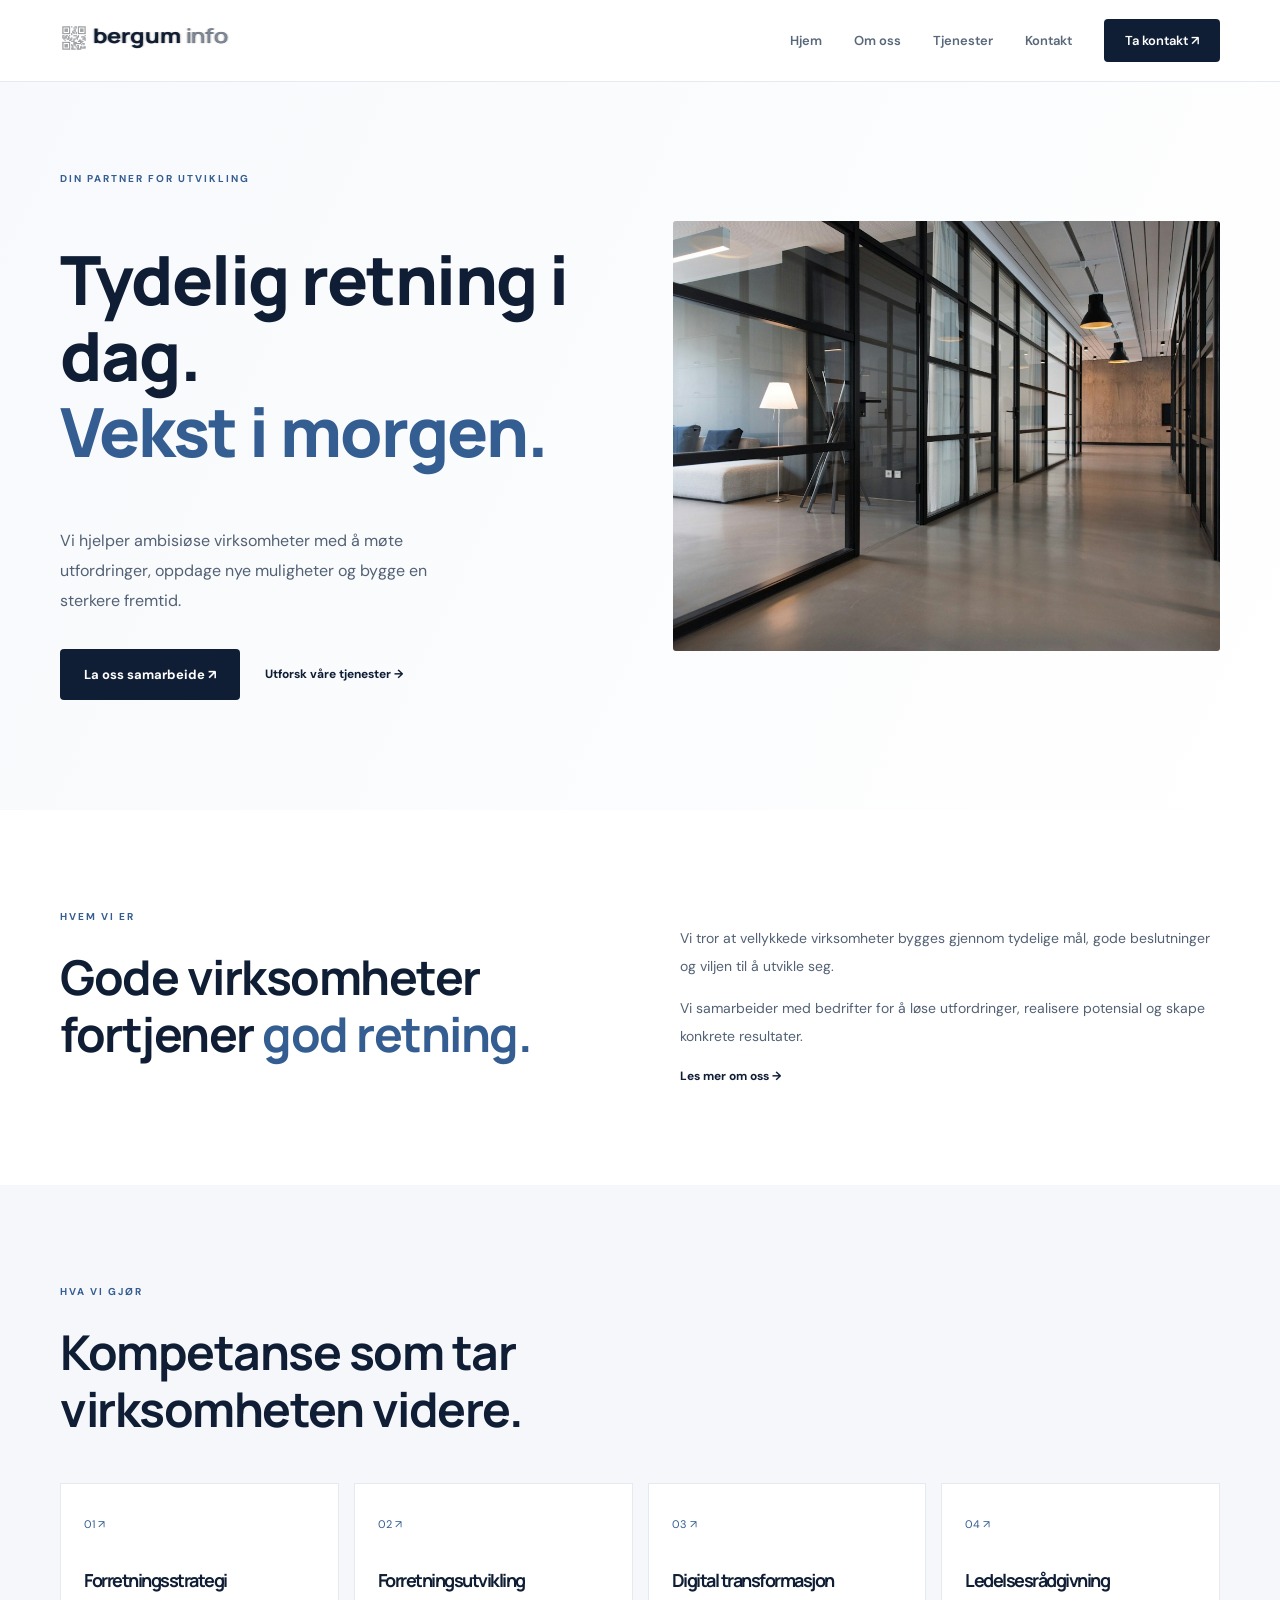
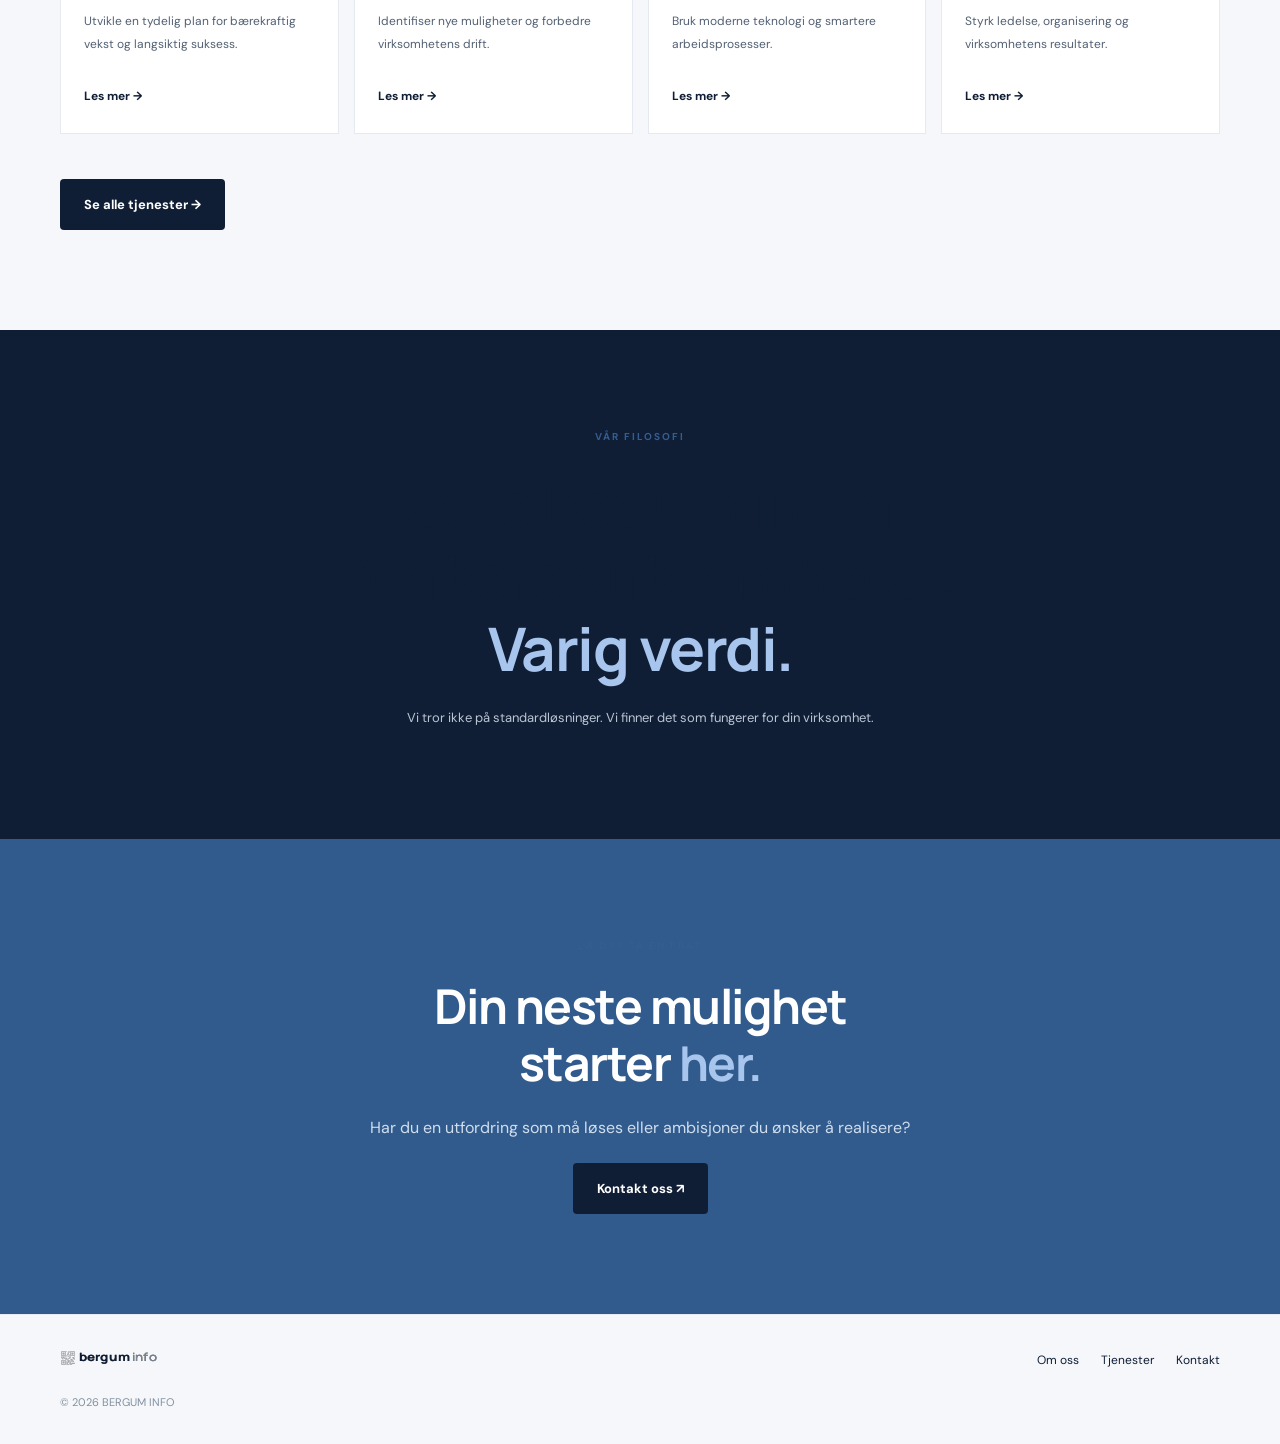
==== commit 096b7b9e: "🔖 Release v6.11.3." ====
--- a/index.html
+++ b/index.html
@@ -1,28 +1,2 @@
-<!DOCTYPE html><html lang="nb"><head><meta charset="UTF-8"><meta name="viewport" content="width=device-width, initial-scale=1"><meta name="description" content="Vi hjelper virksomheter med strategi, utvikling og vekst."><title>bergum info</title><link rel="stylesheet" href="[data-uri]"><link rel="preconnect" href="https://fonts.googleapis.com"><link rel="preconnect" href="https://fonts.gstatic.com" crossorigin><link href="https://fonts.googleapis.com/css2?family=DM+Sans:wght@400;500;600;700&family=Manrope:wght@400;500;600;700;800&display=swap" rel="stylesheet"><style>.hero[data-astro-cid-lcdefpme]{background:linear-gradient(115deg, var(--color-hero), var(--color-background));padding:90px 0 110px}.hero-grid[data-astro-cid-lcdefpme]{grid-template-columns:1fr 1fr;align-items:center;gap:65px;display:grid}.hero[data-astro-cid-lcdefpme] p[data-astro-cid-lcdefpme]{color:var(--color-text-secondary);max-width:430px;margin:27px 0 32px;line-height:1.9}.hero-actions[data-astro-cid-lcdefpme]{flex-wrap:wrap;align-items:center;gap:25px;display:flex}.hero-image[data-astro-cid-lcdefpme] img[data-astro-cid-lcdefpme]{object-fit:cover;border-radius:3px;width:100%;height:430px}.intro-grid[data-astro-cid-lcdefpme]{grid-template-columns:1fr 1fr;gap:80px;display:grid}.intro-grid[data-astro-cid-lcdefpme] p[data-astro-cid-lcdefpme]{color:var(--color-text-secondary);font-size:14px;line-height:2}.services[data-astro-cid-lcdefpme]{background:var(--color-surface)}.services-grid[data-astro-cid-lcdefpme]{grid-template-columns:repeat(4,1fr);gap:15px;margin:45px 0;display:grid}.service-card[data-astro-cid-lcdefpme]{background:var(--color-surface-elevated);border:1px solid var(--color-border);padding:28px 23px;transition:transform .2s}.service-card[data-astro-cid-lcdefpme]:hover{transform:translateY(-5px)}.service-card[data-astro-cid-lcdefpme]>span[data-astro-cid-lcdefpme]:first-child{color:var(--color-primary);font-size:11px}.service-card[data-astro-cid-lcdefpme] h3[data-astro-cid-lcdefpme]{margin-top:35px;font-size:18px}.service-card[data-astro-cid-lcdefpme] p[data-astro-cid-lcdefpme]{color:var(--color-text-secondary);font-size:12px;line-height:1.9}.service-link[data-astro-cid-lcdefpme]{margin-top:20px;font-size:12px;font-weight:700;display:inline-block}.statement[data-astro-cid-lcdefpme]{color:#white;text-align:center;background:#101e35;padding:100px 0}.statement[data-astro-cid-lcdefpme] h2[data-astro-cid-lcdefpme]{font-size:clamp(40px,5vw,60px)}.statement[data-astro-cid-lcdefpme] h2[data-astro-cid-lcdefpme] span[data-astro-cid-lcdefpme]{color:var(--color-accent)}.statement[data-astro-cid-lcdefpme] p[data-astro-cid-lcdefpme]{color:#bac5d4;margin-top:25px;font-size:13px}.contact[data-astro-cid-lcdefpme]{color:#fff;text-align:center;background:#315b8c}.contact[data-astro-cid-lcdefpme] h2[data-astro-cid-lcdefpme] span[data-astro-cid-lcdefpme]{color:var(--color-accent)}.contact[data-astro-cid-lcdefpme] p[data-astro-cid-lcdefpme]{color:#d0deee;margin:25px 0}@media (width<=850px){.services-grid[data-astro-cid-lcdefpme]{grid-template-columns:repeat(2,1fr)}}@media (width<=650px){.hero[data-astro-cid-lcdefpme]{padding:65px 0}.hero-grid[data-astro-cid-lcdefpme],.intro-grid[data-astro-cid-lcdefpme]{grid-template-columns:1fr;gap:35px}.hero-image[data-astro-cid-lcdefpme] img[data-astro-cid-lcdefpme]{height:320px}.services-grid[data-astro-cid-lcdefpme]{gap:10px}.service-card[data-astro-cid-lcdefpme]{padding:20px 15px}}
-</style><link rel="stylesheet" href="/_astro/MainLayout.CnmLRXJE.css"></head><body><header class="header" data-astro-cid-nen7h5rs><nav class="nav container" aria-label="Hovedmeny" data-astro-cid-nen7h5rs><a href="/" data-astro-cid-nen7h5rs><svg class="logo" height="1.75rem" version="1.1" viewBox="0 0 508 76.8" xmlns="http://www.w3.org/2000/svg" xmlns:xlink="http://www.w3.org/1999/xlink"><style>
-    svg.logo .logo-1 {
-      fill: var(--color-logo-1, #7d8999);
-      fill-opacity: var(--opacity-logo-1, .55);
-    }
-    svg.logo .logo-2 {
-      fill: var(--color-logo-2, #101e35);
-      font-weight: var(--font-weight-logo-2, 700);
-    }
-    svg.logo .logo-3 {
-      fill: var(--color-logo-3, #7d8999);
-      font-weight: var(--font-weight-logo-3, 500);
-    }
- </style><defs><rect id="p" width="8" height="8"></rect><filter id="b" x="-.021429" y="-.021429" width="1.0429" height="1.0429" color-interpolation-filters="sRGB"><feGaussianBlur result="result6" stdDeviation="1.5"></feGaussianBlur><feComposite in="SourceGraphic" in2="result6" operator="atop" result="result8"></feComposite><feComposite in="result8" in2="SourceAlpha" operator="atop" result="result9"></feComposite></filter><filter id="a" x="-.021606" y="-.12276" width="1.0463" height="1.2631" color-interpolation-filters="sRGB"><feGaussianBlur result="fbSourceGraphic" stdDeviation="0.6991878"></feGaussianBlur><feColorMatrix in="fbSourceGraphic" result="fbSourceGraphicAlpha" values="0 0 0 -1 0 0 0 0 -1 0 0 0 0 -1 0 0 0 0 1 0"></feColorMatrix><feFlood flood-color="rgb(0,0,0)" flood-opacity=".618" in="fbSourceGraphic" result="flood"></feFlood><feComposite in="flood" in2="fbSourceGraphic" operator="in" result="composite1"></feComposite><feGaussianBlur result="blur" stdDeviation="2"></feGaussianBlur><feOffset dx="1" dy="1" result="offset"></feOffset><feComposite in="fbSourceGraphic" in2="offset" result="composite2"></feComposite></filter></defs><g class="logo-1" transform="matrix(.38095 0 0 .38095 -5.7905 -5.7905)" filter="url(#b)"><use x="32" y="32" width="232" height="232" xlink:href="#p"></use><use x="32" y="40" width="232" height="232" xlink:href="#p"></use><use x="32" y="48" width="232" height="232" xlink:href="#p"></use><use x="32" y="56" width="232" height="232" xlink:href="#p"></use><use x="32" y="64" width="232" height="232" xlink:href="#p"></use><use x="32" y="72" width="232" height="232" xlink:href="#p"></use><use x="32" y="80" width="232" height="232" xlink:href="#p"></use><use x="32" y="96" width="232" height="232" xlink:href="#p"></use><use x="32" y="104" width="232" height="232" xlink:href="#p"></use><use x="32" y="112" width="232" height="232" xlink:href="#p"></use><use x="32" y="144" width="232" height="232" xlink:href="#p"></use><use x="32" y="152" width="232" height="232" xlink:href="#p"></use><use x="32" y="160" width="232" height="232" xlink:href="#p"></use><use x="32" y="168" width="232" height="232" xlink:href="#p"></use><use x="32" y="176" width="232" height="232" xlink:href="#p"></use><use x="32" y="184" width="232" height="232" xlink:href="#p"></use><use x="32" y="192" width="232" height="232" xlink:href="#p"></use><use x="40" y="32" width="232" height="232" xlink:href="#p"></use><use x="40" y="80" width="232" height="232" xlink:href="#p"></use><use x="40" y="96" width="232" height="232" xlink:href="#p"></use><use x="40" y="112" width="232" height="232" xlink:href="#p"></use><use x="40" y="120" width="232" height="232" xlink:href="#p"></use><use x="40" y="144" width="232" height="232" xlink:href="#p"></use><use x="40" y="192" width="232" height="232" xlink:href="#p"></use><use x="48" y="32" width="232" height="232" xlink:href="#p"></use><use x="48" y="48" width="232" height="232" xlink:href="#p"></use><use x="48" y="56" width="232" height="232" xlink:href="#p"></use><use x="48" y="64" width="232" height="232" xlink:href="#p"></use><use x="48" y="80" width="232" height="232" xlink:href="#p"></use><use x="48" y="104" width="232" height="232" xlink:href="#p"></use><use x="48" y="112" width="232" height="232" xlink:href="#p"></use><use x="48" y="128" width="232" height="232" xlink:href="#p"></use><use x="48" y="144" width="232" height="232" xlink:href="#p"></use><use x="48" y="160" width="232" height="232" xlink:href="#p"></use><use x="48" y="168" width="232" height="232" xlink:href="#p"></use><use x="48" y="176" width="232" height="232" xlink:href="#p"></use><use x="48" y="192" width="232" height="232" xlink:href="#p"></use><use x="56" y="32" width="232" height="232" xlink:href="#p"></use><use x="56" y="48" width="232" height="232" xlink:href="#p"></use><use x="56" y="56" width="232" height="232" xlink:href="#p"></use><use x="56" y="64" width="232" height="232" xlink:href="#p"></use><use x="56" y="80" width="232" height="232" xlink:href="#p"></use><use x="56" y="96" width="232" height="232" xlink:href="#p"></use><use x="56" y="104" width="232" height="232" xlink:href="#p"></use><use x="56" y="112" width="232" height="232" xlink:href="#p"></use><use x="56" y="144" width="232" height="232" xlink:href="#p"></use><use x="56" y="160" width="232" height="232" xlink:href="#p"></use><use x="56" y="168" width="232" height="232" xlink:href="#p"></use><use x="56" y="176" width="232" height="232" xlink:href="#p"></use><use x="56" y="192" width="232" height="232" xlink:href="#p"></use><use x="64" y="32" width="232" height="232" xlink:href="#p"></use><use x="64" y="48" width="232" height="232" xlink:href="#p"></use><use x="64" y="56" width="232" height="232" xlink:href="#p"></use><use x="64" y="64" width="232" height="232" xlink:href="#p"></use><use x="64" y="80" width="232" height="232" xlink:href="#p"></use><use x="64" y="96" width="232" height="232" xlink:href="#p"></use><use x="64" y="120" width="232" height="232" xlink:href="#p"></use><use x="64" y="144" width="232" height="232" xlink:href="#p"></use><use x="64" y="160" width="232" height="232" xlink:href="#p"></use><use x="64" y="168" width="232" height="232" xlink:href="#p"></use><use x="64" y="176" width="232" height="232" xlink:href="#p"></use><use x="64" y="192" width="232" height="232" xlink:href="#p"></use><use x="72" y="32" width="232" height="232" xlink:href="#p"></use><use x="72" y="80" width="232" height="232" xlink:href="#p"></use><use x="72" y="104" width="232" height="232" xlink:href="#p"></use><use x="72" y="112" width="232" height="232" xlink:href="#p"></use><use x="72" y="120" width="232" height="232" xlink:href="#p"></use><use x="72" y="144" width="232" height="232" xlink:href="#p"></use><use x="72" y="192" width="232" height="232" xlink:href="#p"></use><use x="80" y="32" width="232" height="232" xlink:href="#p"></use><use x="80" y="40" width="232" height="232" xlink:href="#p"></use><use x="80" y="48" width="232" height="232" xlink:href="#p"></use><use x="80" y="56" width="232" height="232" xlink:href="#p"></use><use x="80" y="64" width="232" height="232" xlink:href="#p"></use><use x="80" y="72" width="232" height="232" xlink:href="#p"></use><use x="80" y="80" width="232" height="232" xlink:href="#p"></use><use x="80" y="96" width="232" height="232" xlink:href="#p"></use><use x="80" y="112" width="232" height="232" xlink:href="#p"></use><use x="80" y="128" width="232" height="232" xlink:href="#p"></use><use x="80" y="144" width="232" height="232" xlink:href="#p"></use><use x="80" y="152" width="232" height="232" xlink:href="#p"></use><use x="80" y="160" width="232" height="232" xlink:href="#p"></use><use x="80" y="168" width="232" height="232" xlink:href="#p"></use><use x="80" y="176" width="232" height="232" xlink:href="#p"></use><use x="80" y="184" width="232" height="232" xlink:href="#p"></use><use x="80" y="192" width="232" height="232" xlink:href="#p"></use><use x="88" y="120" width="232" height="232" xlink:href="#p"></use><use x="88" y="128" width="232" height="232" xlink:href="#p"></use><use x="96" y="32" width="232" height="232" xlink:href="#p"></use><use x="96" y="80" width="232" height="232" xlink:href="#p"></use><use x="96" y="88" width="232" height="232" xlink:href="#p"></use><use x="96" y="112" width="232" height="232" xlink:href="#p"></use><use x="96" y="120" width="232" height="232" xlink:href="#p"></use><use x="96" y="136" width="232" height="232" xlink:href="#p"></use><use x="96" y="160" width="232" height="232" xlink:href="#p"></use><use x="96" y="168" width="232" height="232" xlink:href="#p"></use><use x="96" y="184" width="232" height="232" xlink:href="#p"></use><use x="96" y="192" width="232" height="232" xlink:href="#p"></use><use x="104" y="64" width="232" height="232" xlink:href="#p"></use><use x="104" y="72" width="232" height="232" xlink:href="#p"></use><use x="104" y="136" width="232" height="232" xlink:href="#p"></use><use x="104" y="168" width="232" height="232" xlink:href="#p"></use><use x="104" y="176" width="232" height="232" xlink:href="#p"></use><use x="104" y="184" width="232" height="232" xlink:href="#p"></use><use x="104" y="192" width="232" height="232" xlink:href="#p"></use><use x="112" y="40" width="232" height="232" xlink:href="#p"></use><use x="112" y="56" width="232" height="232" xlink:href="#p"></use><use x="112" y="72" width="232" height="232" xlink:href="#p"></use><use x="112" y="80" width="232" height="232" xlink:href="#p"></use><use x="112" y="96" width="232" height="232" xlink:href="#p"></use><use x="112" y="120" width="232" height="232" xlink:href="#p"></use><use x="112" y="128" width="232" height="232" xlink:href="#p"></use><use x="112" y="136" width="232" height="232" xlink:href="#p"></use><use x="112" y="144" width="232" height="232" xlink:href="#p"></use><use x="112" y="152" width="232" height="232" xlink:href="#p"></use><use x="112" y="160" width="232" height="232" xlink:href="#p"></use><use x="112" y="192" width="232" height="232" xlink:href="#p"></use><use x="120" y="32" width="232" height="232" xlink:href="#p"></use><use x="120" y="48" width="232" height="232" xlink:href="#p"></use><use x="120" y="56" width="232" height="232" xlink:href="#p"></use><use x="120" y="64" width="232" height="232" xlink:href="#p"></use><use x="120" y="96" width="232" height="232" xlink:href="#p"></use><use x="120" y="120" width="232" height="232" xlink:href="#p"></use><use x="120" y="144" width="232" height="232" xlink:href="#p"></use><use x="120" y="152" width="232" height="232" xlink:href="#p"></use><use x="120" y="160" width="232" height="232" xlink:href="#p"></use><use x="120" y="168" width="232" height="232" xlink:href="#p"></use><use x="120" y="192" width="232" height="232" xlink:href="#p"></use><use x="128" y="32" width="232" height="232" xlink:href="#p"></use><use x="128" y="40" width="232" height="232" xlink:href="#p"></use><use x="128" y="72" width="232" height="232" xlink:href="#p"></use><use x="128" y="80" width="232" height="232" xlink:href="#p"></use><use x="128" y="96" width="232" height="232" xlink:href="#p"></use><use x="128" y="112" width="232" height="232" xlink:href="#p"></use><use x="128" y="144" width="232" height="232" xlink:href="#p"></use><use x="128" y="152" width="232" height="232" xlink:href="#p"></use><use x="128" y="176" width="232" height="232" xlink:href="#p"></use><use x="136" y="104" width="232" height="232" xlink:href="#p"></use><use x="136" y="112" width="232" height="232" xlink:href="#p"></use><use x="136" y="120" width="232" height="232" xlink:href="#p"></use><use x="136" y="152" width="232" height="232" xlink:href="#p"></use><use x="136" y="168" width="232" height="232" xlink:href="#p"></use><use x="136" y="184" width="232" height="232" xlink:href="#p"></use><use x="136" y="192" width="232" height="232" xlink:href="#p"></use><use x="144" y="32" width="232" height="232" xlink:href="#p"></use><use x="144" y="40" width="232" height="232" xlink:href="#p"></use><use x="144" y="48" width="232" height="232" xlink:href="#p"></use><use x="144" y="56" width="232" height="232" xlink:href="#p"></use><use x="144" y="64" width="232" height="232" xlink:href="#p"></use><use x="144" y="72" width="232" height="232" xlink:href="#p"></use><use x="144" y="80" width="232" height="232" xlink:href="#p"></use><use x="144" y="96" width="232" height="232" xlink:href="#p"></use><use x="144" y="104" width="232" height="232" xlink:href="#p"></use><use x="144" y="136" width="232" height="232" xlink:href="#p"></use><use x="144" y="152" width="232" height="232" xlink:href="#p"></use><use x="144" y="168" width="232" height="232" xlink:href="#p"></use><use x="144" y="176" width="232" height="232" xlink:href="#p"></use><use x="144" y="184" width="232" height="232" xlink:href="#p"></use><use x="144" y="192" width="232" height="232" xlink:href="#p"></use><use x="152" y="32" width="232" height="232" xlink:href="#p"></use><use x="152" y="80" width="232" height="232" xlink:href="#p"></use><use x="152" y="128" width="232" height="232" xlink:href="#p"></use><use x="152" y="136" width="232" height="232" xlink:href="#p"></use><use x="152" y="152" width="232" height="232" xlink:href="#p"></use><use x="152" y="192" width="232" height="232" xlink:href="#p"></use><use x="160" y="32" width="232" height="232" xlink:href="#p"></use><use x="160" y="48" width="232" height="232" xlink:href="#p"></use><use x="160" y="56" width="232" height="232" xlink:href="#p"></use><use x="160" y="64" width="232" height="232" xlink:href="#p"></use><use x="160" y="80" width="232" height="232" xlink:href="#p"></use><use x="160" y="128" width="232" height="232" xlink:href="#p"></use><use x="160" y="136" width="232" height="232" xlink:href="#p"></use><use x="160" y="144" width="232" height="232" xlink:href="#p"></use><use x="160" y="152" width="232" height="232" xlink:href="#p"></use><use x="160" y="176" width="232" height="232" xlink:href="#p"></use><use x="160" y="184" width="232" height="232" xlink:href="#p"></use><use x="160" y="192" width="232" height="232" xlink:href="#p"></use><use x="168" y="32" width="232" height="232" xlink:href="#p"></use><use x="168" y="48" width="232" height="232" xlink:href="#p"></use><use x="168" y="56" width="232" height="232" xlink:href="#p"></use><use x="168" y="64" width="232" height="232" xlink:href="#p"></use><use x="168" y="80" width="232" height="232" xlink:href="#p"></use><use x="168" y="104" width="232" height="232" xlink:href="#p"></use><use x="168" y="136" width="232" height="232" xlink:href="#p"></use><use x="168" y="144" width="232" height="232" xlink:href="#p"></use><use x="168" y="160" width="232" height="232" xlink:href="#p"></use><use x="168" y="176" width="232" height="232" xlink:href="#p"></use><use x="168" y="184" width="232" height="232" xlink:href="#p"></use><use x="176" y="32" width="232" height="232" xlink:href="#p"></use><use x="176" y="48" width="232" height="232" xlink:href="#p"></use><use x="176" y="56" width="232" height="232" xlink:href="#p"></use><use x="176" y="64" width="232" height="232" xlink:href="#p"></use><use x="176" y="80" width="232" height="232" xlink:href="#p"></use><use x="176" y="104" width="232" height="232" xlink:href="#p"></use><use x="176" y="120" width="232" height="232" xlink:href="#p"></use><use x="176" y="136" width="232" height="232" xlink:href="#p"></use><use x="176" y="152" width="232" height="232" xlink:href="#p"></use><use x="176" y="184" width="232" height="232" xlink:href="#p"></use><use x="184" y="32" width="232" height="232" xlink:href="#p"></use><use x="184" y="80" width="232" height="232" xlink:href="#p"></use><use x="184" y="104" width="232" height="232" xlink:href="#p"></use><use x="184" y="112" width="232" height="232" xlink:href="#p"></use><use x="184" y="120" width="232" height="232" xlink:href="#p"></use><use x="184" y="152" width="232" height="232" xlink:href="#p"></use><use x="184" y="160" width="232" height="232" xlink:href="#p"></use><use x="184" y="176" width="232" height="232" xlink:href="#p"></use><use x="184" y="184" width="232" height="232" xlink:href="#p"></use><use x="192" y="32" width="232" height="232" xlink:href="#p"></use><use x="192" y="40" width="232" height="232" xlink:href="#p"></use><use x="192" y="48" width="232" height="232" xlink:href="#p"></use><use x="192" y="56" width="232" height="232" xlink:href="#p"></use><use x="192" y="64" width="232" height="232" xlink:href="#p"></use><use x="192" y="72" width="232" height="232" xlink:href="#p"></use><use x="192" y="80" width="232" height="232" xlink:href="#p"></use><use x="192" y="96" width="232" height="232" xlink:href="#p"></use><use x="192" y="112" width="232" height="232" xlink:href="#p"></use><use x="192" y="120" width="232" height="232" xlink:href="#p"></use><use x="192" y="128" width="232" height="232" xlink:href="#p"></use><use x="192" y="176" width="232" height="232" xlink:href="#p"></use><use x="192" y="184" width="232" height="232" xlink:href="#p"></use></g><text transform="matrix(1.1245 0 0 .95299 -14.87 -17.86)" x="93.083702" y="74.142441" fill="#ffffff" filter="url(#a)" stroke="#000000" stroke-width=".97985" word-spacing="0px" style="line-height:0%" xml:space="preserve"><tspan x="93.083702" y="74.142441" font-family="Manrope" font-size="57.332px" stroke="#000000" stroke-opacity=".21" stroke-width=".97985" style="line-height:0%"><tspan class="logo-2">bergum</tspan> <tspan class="logo-3">info</tspan></tspan></text></svg></a><div class="desktop-nav" data-astro-cid-nen7h5rs><a href="/" aria-current="page" data-astro-cid-nen7h5rs>Hjem</a><a href="/om-oss" data-astro-cid-nen7h5rs>Om oss</a><a href="/tjenester" data-astro-cid-nen7h5rs>Tjenester</a><a href="/kontakt" data-astro-cid-nen7h5rs>Kontakt</a><a href="/kontakt" class="nav-cta" data-astro-cid-nen7h5rs>Ta kontakt ↗</a></div><details class="mobile-nav" data-astro-cid-nen7h5rs><summary aria-label="Åpne meny" data-astro-cid-nen7h5rs><span class="menu-icon" data-astro-cid-nen7h5rs>☰</span></summary><div class="mobile-menu" data-astro-cid-nen7h5rs><a href="/" aria-current="page" data-astro-cid-nen7h5rs>Hjem</a><a href="/om-oss" data-astro-cid-nen7h5rs>Om oss</a><a href="/tjenester" data-astro-cid-nen7h5rs>Tjenester</a><a href="/kontakt" data-astro-cid-nen7h5rs>Kontakt</a><a href="/kontakt" class="nav-cta" data-astro-cid-nen7h5rs>Ta kontakt ↗</a></div></details></nav></header><main><section class="hero" data-astro-cid-lcdefpme><div class="container hero-grid" data-astro-cid-lcdefpme><div data-astro-cid-lcdefpme><div class="eyebrow" data-astro-cid-lcdefpme>DIN PARTNER FOR UTVIKLING</div><h1 data-astro-cid-lcdefpme>Tydelig retning i dag.<br data-astro-cid-lcdefpme><span data-astro-cid-lcdefpme>Vekst i morgen.</span></h1><p data-astro-cid-lcdefpme>Vi hjelper ambisiøse virksomheter med å møte utfordringer, oppdage nye muligheter og bygge en sterkere fremtid.</p><div class="hero-actions" data-astro-cid-lcdefpme><a href="/kontakt" class="button button-primary" data-astro-cid-lcdefpme>La oss samarbeide ↗</a><a href="/tjenester" class="text-link" data-astro-cid-lcdefpme>Utforsk våre tjenester →</a></div></div><div class="hero-image" data-astro-cid-lcdefpme><img src="/images/hero6101.jpg" alt="Moderne kontorlokaler" data-astro-cid-lcdefpme></div></div></section><section class="intro section" data-astro-cid-lcdefpme><div class="container intro-grid" data-astro-cid-lcdefpme><div data-astro-cid-lcdefpme><div class="eyebrow" data-astro-cid-lcdefpme>HVEM VI ER</div><h2 data-astro-cid-lcdefpme>Gode virksomheter fortjener <span data-astro-cid-lcdefpme>god retning.</span></h2></div><div data-astro-cid-lcdefpme><p data-astro-cid-lcdefpme>Vi tror at vellykkede virksomheter bygges gjennom tydelige mål, gode beslutninger og viljen til å utvikle seg.</p><p data-astro-cid-lcdefpme>Vi samarbeider med bedrifter for å løse utfordringer, realisere potensial og skape konkrete resultater.</p><a href="/om-oss" class="text-link" data-astro-cid-lcdefpme>Les mer om oss →</a></div></div></section><section class="services section" data-astro-cid-lcdefpme><div class="container" data-astro-cid-lcdefpme><div class="eyebrow" data-astro-cid-lcdefpme>HVA VI GJØR</div><h2 data-astro-cid-lcdefpme>Kompetanse som tar<br data-astro-cid-lcdefpme>virksomheten videre.</h2><div class="services-grid" data-astro-cid-lcdefpme><a href="/tjenester/forretningsstrategi" class="service-card" data-astro-cid-lcdefpme><span data-astro-cid-lcdefpme>01 ↗</span><h3 data-astro-cid-lcdefpme>Forretningsstrategi</h3><p data-astro-cid-lcdefpme>Utvikle en tydelig plan for bærekraftig vekst og langsiktig suksess.</p><span class="service-link" data-astro-cid-lcdefpme>Les mer →</span></a><a href="/tjenester/forretningsutvikling" class="service-card" data-astro-cid-lcdefpme><span data-astro-cid-lcdefpme>02 ↗</span><h3 data-astro-cid-lcdefpme>Forretningsutvikling</h3><p data-astro-cid-lcdefpme>Identifiser nye muligheter og forbedre virksomhetens drift.</p><span class="service-link" data-astro-cid-lcdefpme>Les mer →</span></a><a href="/tjenester/digital-transformasjon" class="service-card" data-astro-cid-lcdefpme><span data-astro-cid-lcdefpme>03 ↗</span><h3 data-astro-cid-lcdefpme>Digital transformasjon</h3><p data-astro-cid-lcdefpme>Bruk moderne teknologi og smartere arbeidsprosesser.</p><span class="service-link" data-astro-cid-lcdefpme>Les mer →</span></a><a href="/tjenester/ledelsesradgivning" class="service-card" data-astro-cid-lcdefpme><span data-astro-cid-lcdefpme>04 ↗</span><h3 data-astro-cid-lcdefpme>Ledelsesrådgivning</h3><p data-astro-cid-lcdefpme>Styrk ledelse, organisering og virksomhetens resultater.</p><span class="service-link" data-astro-cid-lcdefpme>Les mer →</span></a></div><a href="/tjenester" class="button button-primary" data-astro-cid-lcdefpme>Se alle tjenester →</a></div></section><section class="statement" data-astro-cid-lcdefpme><div class="container" data-astro-cid-lcdefpme><div class="eyebrow" data-astro-cid-lcdefpme>VÅR FILOSOFI</div><h2 data-astro-cid-lcdefpme>Bedre beslutninger.<br data-astro-cid-lcdefpme>Sterkere virksomheter.<br data-astro-cid-lcdefpme><span data-astro-cid-lcdefpme>Varig verdi.</span></h2><p data-astro-cid-lcdefpme>Vi tror ikke på standardløsninger. Vi finner det som fungerer for din virksomhet.</p></div></section><section class="contact section" data-astro-cid-lcdefpme><div class="container" data-astro-cid-lcdefpme><div class="eyebrow" data-astro-cid-lcdefpme>LA OSS TA EN PRAT</div><h2 data-astro-cid-lcdefpme>Din neste mulighet<br data-astro-cid-lcdefpme>starter <span data-astro-cid-lcdefpme>her.</span></h2><p data-astro-cid-lcdefpme>Har du en utfordring som må løses eller ambisjoner du ønsker å realisere?</p><a href="/kontakt" class="button button-primary" data-astro-cid-lcdefpme>Kontakt oss ↗</a></div></section></main><footer class="footer" data-astro-cid-jo6i4kqk><div class="container footer-inner" data-astro-cid-jo6i4kqk><a href="/" data-astro-cid-jo6i4kqk><svg class="logo" height="1rem" version="1.1" viewBox="0 0 508 76.8" xmlns="http://www.w3.org/2000/svg" xmlns:xlink="http://www.w3.org/1999/xlink"><style>
-    svg.logo .logo-1 {
-      fill: var(--color-logo-1, #7d8999);
-      fill-opacity: var(--opacity-logo-1, .55);
-    }
-    svg.logo .logo-2 {
-      fill: var(--color-logo-2, #101e35);
-      font-weight: var(--font-weight-logo-2, 700);
-    }
-    svg.logo .logo-3 {
-      fill: var(--color-logo-3, #7d8999);
-      font-weight: var(--font-weight-logo-3, 500);
-    }
- </style><defs><rect id="p" width="8" height="8"></rect><filter id="b" x="-.021429" y="-.021429" width="1.0429" height="1.0429" color-interpolation-filters="sRGB"><feGaussianBlur result="result6" stdDeviation="1.5"></feGaussianBlur><feComposite in="SourceGraphic" in2="result6" operator="atop" result="result8"></feComposite><feComposite in="result8" in2="SourceAlpha" operator="atop" result="result9"></feComposite></filter><filter id="a" x="-.021606" y="-.12276" width="1.0463" height="1.2631" color-interpolation-filters="sRGB"><feGaussianBlur result="fbSourceGraphic" stdDeviation="0.6991878"></feGaussianBlur><feColorMatrix in="fbSourceGraphic" result="fbSourceGraphicAlpha" values="0 0 0 -1 0 0 0 0 -1 0 0 0 0 -1 0 0 0 0 1 0"></feColorMatrix><feFlood flood-color="rgb(0,0,0)" flood-opacity=".618" in="fbSourceGraphic" result="flood"></feFlood><feComposite in="flood" in2="fbSourceGraphic" operator="in" result="composite1"></feComposite><feGaussianBlur result="blur" stdDeviation="2"></feGaussianBlur><feOffset dx="1" dy="1" result="offset"></feOffset><feComposite in="fbSourceGraphic" in2="offset" result="composite2"></feComposite></filter></defs><g class="logo-1" transform="matrix(.38095 0 0 .38095 -5.7905 -5.7905)" filter="url(#b)"><use x="32" y="32" width="232" height="232" xlink:href="#p"></use><use x="32" y="40" width="232" height="232" xlink:href="#p"></use><use x="32" y="48" width="232" height="232" xlink:href="#p"></use><use x="32" y="56" width="232" height="232" xlink:href="#p"></use><use x="32" y="64" width="232" height="232" xlink:href="#p"></use><use x="32" y="72" width="232" height="232" xlink:href="#p"></use><use x="32" y="80" width="232" height="232" xlink:href="#p"></use><use x="32" y="96" width="232" height="232" xlink:href="#p"></use><use x="32" y="104" width="232" height="232" xlink:href="#p"></use><use x="32" y="112" width="232" height="232" xlink:href="#p"></use><use x="32" y="144" width="232" height="232" xlink:href="#p"></use><use x="32" y="152" width="232" height="232" xlink:href="#p"></use><use x="32" y="160" width="232" height="232" xlink:href="#p"></use><use x="32" y="168" width="232" height="232" xlink:href="#p"></use><use x="32" y="176" width="232" height="232" xlink:href="#p"></use><use x="32" y="184" width="232" height="232" xlink:href="#p"></use><use x="32" y="192" width="232" height="232" xlink:href="#p"></use><use x="40" y="32" width="232" height="232" xlink:href="#p"></use><use x="40" y="80" width="232" height="232" xlink:href="#p"></use><use x="40" y="96" width="232" height="232" xlink:href="#p"></use><use x="40" y="112" width="232" height="232" xlink:href="#p"></use><use x="40" y="120" width="232" height="232" xlink:href="#p"></use><use x="40" y="144" width="232" height="232" xlink:href="#p"></use><use x="40" y="192" width="232" height="232" xlink:href="#p"></use><use x="48" y="32" width="232" height="232" xlink:href="#p"></use><use x="48" y="48" width="232" height="232" xlink:href="#p"></use><use x="48" y="56" width="232" height="232" xlink:href="#p"></use><use x="48" y="64" width="232" height="232" xlink:href="#p"></use><use x="48" y="80" width="232" height="232" xlink:href="#p"></use><use x="48" y="104" width="232" height="232" xlink:href="#p"></use><use x="48" y="112" width="232" height="232" xlink:href="#p"></use><use x="48" y="128" width="232" height="232" xlink:href="#p"></use><use x="48" y="144" width="232" height="232" xlink:href="#p"></use><use x="48" y="160" width="232" height="232" xlink:href="#p"></use><use x="48" y="168" width="232" height="232" xlink:href="#p"></use><use x="48" y="176" width="232" height="232" xlink:href="#p"></use><use x="48" y="192" width="232" height="232" xlink:href="#p"></use><use x="56" y="32" width="232" height="232" xlink:href="#p"></use><use x="56" y="48" width="232" height="232" xlink:href="#p"></use><use x="56" y="56" width="232" height="232" xlink:href="#p"></use><use x="56" y="64" width="232" height="232" xlink:href="#p"></use><use x="56" y="80" width="232" height="232" xlink:href="#p"></use><use x="56" y="96" width="232" height="232" xlink:href="#p"></use><use x="56" y="104" width="232" height="232" xlink:href="#p"></use><use x="56" y="112" width="232" height="232" xlink:href="#p"></use><use x="56" y="144" width="232" height="232" xlink:href="#p"></use><use x="56" y="160" width="232" height="232" xlink:href="#p"></use><use x="56" y="168" width="232" height="232" xlink:href="#p"></use><use x="56" y="176" width="232" height="232" xlink:href="#p"></use><use x="56" y="192" width="232" height="232" xlink:href="#p"></use><use x="64" y="32" width="232" height="232" xlink:href="#p"></use><use x="64" y="48" width="232" height="232" xlink:href="#p"></use><use x="64" y="56" width="232" height="232" xlink:href="#p"></use><use x="64" y="64" width="232" height="232" xlink:href="#p"></use><use x="64" y="80" width="232" height="232" xlink:href="#p"></use><use x="64" y="96" width="232" height="232" xlink:href="#p"></use><use x="64" y="120" width="232" height="232" xlink:href="#p"></use><use x="64" y="144" width="232" height="232" xlink:href="#p"></use><use x="64" y="160" width="232" height="232" xlink:href="#p"></use><use x="64" y="168" width="232" height="232" xlink:href="#p"></use><use x="64" y="176" width="232" height="232" xlink:href="#p"></use><use x="64" y="192" width="232" height="232" xlink:href="#p"></use><use x="72" y="32" width="232" height="232" xlink:href="#p"></use><use x="72" y="80" width="232" height="232" xlink:href="#p"></use><use x="72" y="104" width="232" height="232" xlink:href="#p"></use><use x="72" y="112" width="232" height="232" xlink:href="#p"></use><use x="72" y="120" width="232" height="232" xlink:href="#p"></use><use x="72" y="144" width="232" height="232" xlink:href="#p"></use><use x="72" y="192" width="232" height="232" xlink:href="#p"></use><use x="80" y="32" width="232" height="232" xlink:href="#p"></use><use x="80" y="40" width="232" height="232" xlink:href="#p"></use><use x="80" y="48" width="232" height="232" xlink:href="#p"></use><use x="80" y="56" width="232" height="232" xlink:href="#p"></use><use x="80" y="64" width="232" height="232" xlink:href="#p"></use><use x="80" y="72" width="232" height="232" xlink:href="#p"></use><use x="80" y="80" width="232" height="232" xlink:href="#p"></use><use x="80" y="96" width="232" height="232" xlink:href="#p"></use><use x="80" y="112" width="232" height="232" xlink:href="#p"></use><use x="80" y="128" width="232" height="232" xlink:href="#p"></use><use x="80" y="144" width="232" height="232" xlink:href="#p"></use><use x="80" y="152" width="232" height="232" xlink:href="#p"></use><use x="80" y="160" width="232" height="232" xlink:href="#p"></use><use x="80" y="168" width="232" height="232" xlink:href="#p"></use><use x="80" y="176" width="232" height="232" xlink:href="#p"></use><use x="80" y="184" width="232" height="232" xlink:href="#p"></use><use x="80" y="192" width="232" height="232" xlink:href="#p"></use><use x="88" y="120" width="232" height="232" xlink:href="#p"></use><use x="88" y="128" width="232" height="232" xlink:href="#p"></use><use x="96" y="32" width="232" height="232" xlink:href="#p"></use><use x="96" y="80" width="232" height="232" xlink:href="#p"></use><use x="96" y="88" width="232" height="232" xlink:href="#p"></use><use x="96" y="112" width="232" height="232" xlink:href="#p"></use><use x="96" y="120" width="232" height="232" xlink:href="#p"></use><use x="96" y="136" width="232" height="232" xlink:href="#p"></use><use x="96" y="160" width="232" height="232" xlink:href="#p"></use><use x="96" y="168" width="232" height="232" xlink:href="#p"></use><use x="96" y="184" width="232" height="232" xlink:href="#p"></use><use x="96" y="192" width="232" height="232" xlink:href="#p"></use><use x="104" y="64" width="232" height="232" xlink:href="#p"></use><use x="104" y="72" width="232" height="232" xlink:href="#p"></use><use x="104" y="136" width="232" height="232" xlink:href="#p"></use><use x="104" y="168" width="232" height="232" xlink:href="#p"></use><use x="104" y="176" width="232" height="232" xlink:href="#p"></use><use x="104" y="184" width="232" height="232" xlink:href="#p"></use><use x="104" y="192" width="232" height="232" xlink:href="#p"></use><use x="112" y="40" width="232" height="232" xlink:href="#p"></use><use x="112" y="56" width="232" height="232" xlink:href="#p"></use><use x="112" y="72" width="232" height="232" xlink:href="#p"></use><use x="112" y="80" width="232" height="232" xlink:href="#p"></use><use x="112" y="96" width="232" height="232" xlink:href="#p"></use><use x="112" y="120" width="232" height="232" xlink:href="#p"></use><use x="112" y="128" width="232" height="232" xlink:href="#p"></use><use x="112" y="136" width="232" height="232" xlink:href="#p"></use><use x="112" y="144" width="232" height="232" xlink:href="#p"></use><use x="112" y="152" width="232" height="232" xlink:href="#p"></use><use x="112" y="160" width="232" height="232" xlink:href="#p"></use><use x="112" y="192" width="232" height="232" xlink:href="#p"></use><use x="120" y="32" width="232" height="232" xlink:href="#p"></use><use x="120" y="48" width="232" height="232" xlink:href="#p"></use><use x="120" y="56" width="232" height="232" xlink:href="#p"></use><use x="120" y="64" width="232" height="232" xlink:href="#p"></use><use x="120" y="96" width="232" height="232" xlink:href="#p"></use><use x="120" y="120" width="232" height="232" xlink:href="#p"></use><use x="120" y="144" width="232" height="232" xlink:href="#p"></use><use x="120" y="152" width="232" height="232" xlink:href="#p"></use><use x="120" y="160" width="232" height="232" xlink:href="#p"></use><use x="120" y="168" width="232" height="232" xlink:href="#p"></use><use x="120" y="192" width="232" height="232" xlink:href="#p"></use><use x="128" y="32" width="232" height="232" xlink:href="#p"></use><use x="128" y="40" width="232" height="232" xlink:href="#p"></use><use x="128" y="72" width="232" height="232" xlink:href="#p"></use><use x="128" y="80" width="232" height="232" xlink:href="#p"></use><use x="128" y="96" width="232" height="232" xlink:href="#p"></use><use x="128" y="112" width="232" height="232" xlink:href="#p"></use><use x="128" y="144" width="232" height="232" xlink:href="#p"></use><use x="128" y="152" width="232" height="232" xlink:href="#p"></use><use x="128" y="176" width="232" height="232" xlink:href="#p"></use><use x="136" y="104" width="232" height="232" xlink:href="#p"></use><use x="136" y="112" width="232" height="232" xlink:href="#p"></use><use x="136" y="120" width="232" height="232" xlink:href="#p"></use><use x="136" y="152" width="232" height="232" xlink:href="#p"></use><use x="136" y="168" width="232" height="232" xlink:href="#p"></use><use x="136" y="184" width="232" height="232" xlink:href="#p"></use><use x="136" y="192" width="232" height="232" xlink:href="#p"></use><use x="144" y="32" width="232" height="232" xlink:href="#p"></use><use x="144" y="40" width="232" height="232" xlink:href="#p"></use><use x="144" y="48" width="232" height="232" xlink:href="#p"></use><use x="144" y="56" width="232" height="232" xlink:href="#p"></use><use x="144" y="64" width="232" height="232" xlink:href="#p"></use><use x="144" y="72" width="232" height="232" xlink:href="#p"></use><use x="144" y="80" width="232" height="232" xlink:href="#p"></use><use x="144" y="96" width="232" height="232" xlink:href="#p"></use><use x="144" y="104" width="232" height="232" xlink:href="#p"></use><use x="144" y="136" width="232" height="232" xlink:href="#p"></use><use x="144" y="152" width="232" height="232" xlink:href="#p"></use><use x="144" y="168" width="232" height="232" xlink:href="#p"></use><use x="144" y="176" width="232" height="232" xlink:href="#p"></use><use x="144" y="184" width="232" height="232" xlink:href="#p"></use><use x="144" y="192" width="232" height="232" xlink:href="#p"></use><use x="152" y="32" width="232" height="232" xlink:href="#p"></use><use x="152" y="80" width="232" height="232" xlink:href="#p"></use><use x="152" y="128" width="232" height="232" xlink:href="#p"></use><use x="152" y="136" width="232" height="232" xlink:href="#p"></use><use x="152" y="152" width="232" height="232" xlink:href="#p"></use><use x="152" y="192" width="232" height="232" xlink:href="#p"></use><use x="160" y="32" width="232" height="232" xlink:href="#p"></use><use x="160" y="48" width="232" height="232" xlink:href="#p"></use><use x="160" y="56" width="232" height="232" xlink:href="#p"></use><use x="160" y="64" width="232" height="232" xlink:href="#p"></use><use x="160" y="80" width="232" height="232" xlink:href="#p"></use><use x="160" y="128" width="232" height="232" xlink:href="#p"></use><use x="160" y="136" width="232" height="232" xlink:href="#p"></use><use x="160" y="144" width="232" height="232" xlink:href="#p"></use><use x="160" y="152" width="232" height="232" xlink:href="#p"></use><use x="160" y="176" width="232" height="232" xlink:href="#p"></use><use x="160" y="184" width="232" height="232" xlink:href="#p"></use><use x="160" y="192" width="232" height="232" xlink:href="#p"></use><use x="168" y="32" width="232" height="232" xlink:href="#p"></use><use x="168" y="48" width="232" height="232" xlink:href="#p"></use><use x="168" y="56" width="232" height="232" xlink:href="#p"></use><use x="168" y="64" width="232" height="232" xlink:href="#p"></use><use x="168" y="80" width="232" height="232" xlink:href="#p"></use><use x="168" y="104" width="232" height="232" xlink:href="#p"></use><use x="168" y="136" width="232" height="232" xlink:href="#p"></use><use x="168" y="144" width="232" height="232" xlink:href="#p"></use><use x="168" y="160" width="232" height="232" xlink:href="#p"></use><use x="168" y="176" width="232" height="232" xlink:href="#p"></use><use x="168" y="184" width="232" height="232" xlink:href="#p"></use><use x="176" y="32" width="232" height="232" xlink:href="#p"></use><use x="176" y="48" width="232" height="232" xlink:href="#p"></use><use x="176" y="56" width="232" height="232" xlink:href="#p"></use><use x="176" y="64" width="232" height="232" xlink:href="#p"></use><use x="176" y="80" width="232" height="232" xlink:href="#p"></use><use x="176" y="104" width="232" height="232" xlink:href="#p"></use><use x="176" y="120" width="232" height="232" xlink:href="#p"></use><use x="176" y="136" width="232" height="232" xlink:href="#p"></use><use x="176" y="152" width="232" height="232" xlink:href="#p"></use><use x="176" y="184" width="232" height="232" xlink:href="#p"></use><use x="184" y="32" width="232" height="232" xlink:href="#p"></use><use x="184" y="80" width="232" height="232" xlink:href="#p"></use><use x="184" y="104" width="232" height="232" xlink:href="#p"></use><use x="184" y="112" width="232" height="232" xlink:href="#p"></use><use x="184" y="120" width="232" height="232" xlink:href="#p"></use><use x="184" y="152" width="232" height="232" xlink:href="#p"></use><use x="184" y="160" width="232" height="232" xlink:href="#p"></use><use x="184" y="176" width="232" height="232" xlink:href="#p"></use><use x="184" y="184" width="232" height="232" xlink:href="#p"></use><use x="192" y="32" width="232" height="232" xlink:href="#p"></use><use x="192" y="40" width="232" height="232" xlink:href="#p"></use><use x="192" y="48" width="232" height="232" xlink:href="#p"></use><use x="192" y="56" width="232" height="232" xlink:href="#p"></use><use x="192" y="64" width="232" height="232" xlink:href="#p"></use><use x="192" y="72" width="232" height="232" xlink:href="#p"></use><use x="192" y="80" width="232" height="232" xlink:href="#p"></use><use x="192" y="96" width="232" height="232" xlink:href="#p"></use><use x="192" y="112" width="232" height="232" xlink:href="#p"></use><use x="192" y="120" width="232" height="232" xlink:href="#p"></use><use x="192" y="128" width="232" height="232" xlink:href="#p"></use><use x="192" y="176" width="232" height="232" xlink:href="#p"></use><use x="192" y="184" width="232" height="232" xlink:href="#p"></use></g><text transform="matrix(1.1245 0 0 .95299 -14.87 -17.86)" x="93.083702" y="74.142441" fill="#ffffff" filter="url(#a)" stroke="#000000" stroke-width=".97985" word-spacing="0px" style="line-height:0%" xml:space="preserve"><tspan x="93.083702" y="74.142441" font-family="Manrope" font-size="57.332px" stroke="#000000" stroke-opacity=".21" stroke-width=".97985" style="line-height:0%"><tspan class="logo-2">bergum</tspan> <tspan class="logo-3">info</tspan></tspan></text></svg></a><div class="footer-links" data-astro-cid-jo6i4kqk><a href="/om-oss" data-astro-cid-jo6i4kqk>Om oss</a><a href="/tjenester" data-astro-cid-jo6i4kqk>Tjenester</a><a href="/kontakt" data-astro-cid-jo6i4kqk>Kontakt</a></div><p data-astro-cid-jo6i4kqk>© 2026 BERGUM INFO</p></div></footer></body></html>+<!DOCTYPE html><html lang="nb"><head><meta charset="UTF-8"><meta name="viewport" content="width=device-width, initial-scale=1"><meta name="description" content="Vi hjelper virksomheter med strategi, utvikling og vekst."><title>bergum info</title><link rel="stylesheet" href="[data-uri]"><link rel="preconnect" href="font/Manrope-Regular.ttf"><link rel="preconnect" href="font/Manrope-Medium.ttf"><link rel="preconnect" href="font/Manrope-Bold.ttf"><link rel="preconnect" href="font/Manrope-ExtraBold.ttf"><link rel="stylesheet" href="font/Manrope.css"><link rel="preconnect" href="font/DMSans-Regular.ttf"><link rel="preconnect" href="font/DMSans-Medium.ttf"><link rel="stylesheet" href="font/DMSans.css"><link rel="icon" href="icon-128.png" type="image/png" sizes="128x128"><link rel="icon" href="icon-32.png" type="image/png" sizes="32x32"><link rel="icon" href="favicon.svg" type="image/svg+xml"><link rel="icon" href="favicon.ico" type="image/x-icon"><style>.hero[data-astro-cid-lcdefpme]{background:linear-gradient(115deg, var(--color-hero), var(--color-background));padding:90px 0 110px}.hero-grid[data-astro-cid-lcdefpme]{grid-template-columns:1fr 1fr;align-items:center;gap:65px;display:grid}.hero[data-astro-cid-lcdefpme] p[data-astro-cid-lcdefpme]{color:var(--color-text-secondary);max-width:430px;margin:27px 0 32px;line-height:1.9}.hero-actions[data-astro-cid-lcdefpme]{flex-wrap:wrap;align-items:center;gap:25px;display:flex}.hero-image[data-astro-cid-lcdefpme] img[data-astro-cid-lcdefpme]{object-fit:cover;border-radius:3px;width:100%;height:430px}.intro-grid[data-astro-cid-lcdefpme]{grid-template-columns:1fr 1fr;gap:80px;display:grid}.intro-grid[data-astro-cid-lcdefpme] p[data-astro-cid-lcdefpme]{color:var(--color-text-secondary);font-size:14px;line-height:2}.services[data-astro-cid-lcdefpme]{background:var(--color-surface)}.services-grid[data-astro-cid-lcdefpme]{grid-template-columns:repeat(4,1fr);gap:15px;margin:45px 0;display:grid}.service-card[data-astro-cid-lcdefpme]{background:var(--color-surface-elevated);border:1px solid var(--color-border);padding:28px 23px;transition:transform .2s}.service-card[data-astro-cid-lcdefpme]:hover{transform:translateY(-5px)}.service-card[data-astro-cid-lcdefpme]>span[data-astro-cid-lcdefpme]:first-child{color:var(--color-primary);font-size:11px}.service-card[data-astro-cid-lcdefpme] h3[data-astro-cid-lcdefpme]{margin-top:35px;font-size:18px}.service-card[data-astro-cid-lcdefpme] p[data-astro-cid-lcdefpme]{color:var(--color-text-secondary);font-size:12px;line-height:1.9}.service-link[data-astro-cid-lcdefpme]{margin-top:20px;font-size:12px;font-weight:700;display:inline-block}.statement[data-astro-cid-lcdefpme]{color:#white;text-align:center;background:#101e35;padding:100px 0}.statement[data-astro-cid-lcdefpme] h2[data-astro-cid-lcdefpme]{font-size:clamp(40px,5vw,60px)}.statement[data-astro-cid-lcdefpme] h2[data-astro-cid-lcdefpme] span[data-astro-cid-lcdefpme]{color:var(--color-accent)}.statement[data-astro-cid-lcdefpme] p[data-astro-cid-lcdefpme]{color:#bac5d4;margin-top:25px;font-size:13px}.contact[data-astro-cid-lcdefpme]{color:#fff;text-align:center;background:#315b8c}.contact[data-astro-cid-lcdefpme] h2[data-astro-cid-lcdefpme] span[data-astro-cid-lcdefpme]{color:var(--color-accent)}.contact[data-astro-cid-lcdefpme] p[data-astro-cid-lcdefpme]{color:#d0deee;margin:25px 0}@media (width<=850px){.services-grid[data-astro-cid-lcdefpme]{grid-template-columns:repeat(2,1fr)}}@media (width<=650px){.hero[data-astro-cid-lcdefpme]{padding:65px 0}.hero-grid[data-astro-cid-lcdefpme],.intro-grid[data-astro-cid-lcdefpme]{grid-template-columns:1fr;gap:35px}.hero-image[data-astro-cid-lcdefpme] img[data-astro-cid-lcdefpme]{height:320px}.services-grid[data-astro-cid-lcdefpme]{gap:10px}.service-card[data-astro-cid-lcdefpme]{padding:20px 15px}}
+</style><link rel="stylesheet" href="/_astro/MainLayout.CnmLRXJE.css"></head><body><header class="header" data-astro-cid-nen7h5rs><nav class="nav container" aria-label="Hovedmeny" data-astro-cid-nen7h5rs><a href="/" data-astro-cid-nen7h5rs><svg class="logo" height="1.75rem" version="1.1" viewBox="0 0 508 76.8" xmlns="http://www.w3.org/2000/svg" xmlns:xlink="http://www.w3.org/1999/xlink"><defs><rect id="p" width="8" height="8"></rect><filter id="b" x="-.021429" y="-.021429" width="1.0429" height="1.0429" color-interpolation-filters="sRGB"><feGaussianBlur result="result6" stdDeviation="1.5"></feGaussianBlur><feComposite in="SourceGraphic" in2="result6" operator="atop" result="result8"></feComposite><feComposite in="result8" in2="SourceAlpha" operator="atop" result="result9"></feComposite></filter><filter id="a" x="-.021606" y="-.12276" width="1.0463" height="1.2631" color-interpolation-filters="sRGB"><feGaussianBlur result="fbSourceGraphic" stdDeviation="0.6991878"></feGaussianBlur><feColorMatrix in="fbSourceGraphic" result="fbSourceGraphicAlpha" values="0 0 0 -1 0 0 0 0 -1 0 0 0 0 -1 0 0 0 0 1 0"></feColorMatrix><feFlood flood-color="rgb(0,0,0)" flood-opacity=".618" in="fbSourceGraphic" result="flood"></feFlood><feComposite in="flood" in2="fbSourceGraphic" operator="in" result="composite1"></feComposite><feGaussianBlur result="blur" stdDeviation="2"></feGaussianBlur><feOffset dx="1" dy="1" result="offset"></feOffset><feComposite in="fbSourceGraphic" in2="offset" result="composite2"></feComposite></filter></defs><g style="fill: var(--color-logo-1, #7d8999);fill-opacity: var(--opacity-logo-1, .55)" transform="matrix(.38095 0 0 .38095 -5.7905 -5.7905)" filter="url(#b)"><use x="32" y="32" width="232" height="232" xlink:href="#p"></use><use x="32" y="40" width="232" height="232" xlink:href="#p"></use><use x="32" y="48" width="232" height="232" xlink:href="#p"></use><use x="32" y="56" width="232" height="232" xlink:href="#p"></use><use x="32" y="64" width="232" height="232" xlink:href="#p"></use><use x="32" y="72" width="232" height="232" xlink:href="#p"></use><use x="32" y="80" width="232" height="232" xlink:href="#p"></use><use x="32" y="96" width="232" height="232" xlink:href="#p"></use><use x="32" y="104" width="232" height="232" xlink:href="#p"></use><use x="32" y="112" width="232" height="232" xlink:href="#p"></use><use x="32" y="144" width="232" height="232" xlink:href="#p"></use><use x="32" y="152" width="232" height="232" xlink:href="#p"></use><use x="32" y="160" width="232" height="232" xlink:href="#p"></use><use x="32" y="168" width="232" height="232" xlink:href="#p"></use><use x="32" y="176" width="232" height="232" xlink:href="#p"></use><use x="32" y="184" width="232" height="232" xlink:href="#p"></use><use x="32" y="192" width="232" height="232" xlink:href="#p"></use><use x="40" y="32" width="232" height="232" xlink:href="#p"></use><use x="40" y="80" width="232" height="232" xlink:href="#p"></use><use x="40" y="96" width="232" height="232" xlink:href="#p"></use><use x="40" y="112" width="232" height="232" xlink:href="#p"></use><use x="40" y="120" width="232" height="232" xlink:href="#p"></use><use x="40" y="144" width="232" height="232" xlink:href="#p"></use><use x="40" y="192" width="232" height="232" xlink:href="#p"></use><use x="48" y="32" width="232" height="232" xlink:href="#p"></use><use x="48" y="48" width="232" height="232" xlink:href="#p"></use><use x="48" y="56" width="232" height="232" xlink:href="#p"></use><use x="48" y="64" width="232" height="232" xlink:href="#p"></use><use x="48" y="80" width="232" height="232" xlink:href="#p"></use><use x="48" y="104" width="232" height="232" xlink:href="#p"></use><use x="48" y="112" width="232" height="232" xlink:href="#p"></use><use x="48" y="128" width="232" height="232" xlink:href="#p"></use><use x="48" y="144" width="232" height="232" xlink:href="#p"></use><use x="48" y="160" width="232" height="232" xlink:href="#p"></use><use x="48" y="168" width="232" height="232" xlink:href="#p"></use><use x="48" y="176" width="232" height="232" xlink:href="#p"></use><use x="48" y="192" width="232" height="232" xlink:href="#p"></use><use x="56" y="32" width="232" height="232" xlink:href="#p"></use><use x="56" y="48" width="232" height="232" xlink:href="#p"></use><use x="56" y="56" width="232" height="232" xlink:href="#p"></use><use x="56" y="64" width="232" height="232" xlink:href="#p"></use><use x="56" y="80" width="232" height="232" xlink:href="#p"></use><use x="56" y="96" width="232" height="232" xlink:href="#p"></use><use x="56" y="104" width="232" height="232" xlink:href="#p"></use><use x="56" y="112" width="232" height="232" xlink:href="#p"></use><use x="56" y="144" width="232" height="232" xlink:href="#p"></use><use x="56" y="160" width="232" height="232" xlink:href="#p"></use><use x="56" y="168" width="232" height="232" xlink:href="#p"></use><use x="56" y="176" width="232" height="232" xlink:href="#p"></use><use x="56" y="192" width="232" height="232" xlink:href="#p"></use><use x="64" y="32" width="232" height="232" xlink:href="#p"></use><use x="64" y="48" width="232" height="232" xlink:href="#p"></use><use x="64" y="56" width="232" height="232" xlink:href="#p"></use><use x="64" y="64" width="232" height="232" xlink:href="#p"></use><use x="64" y="80" width="232" height="232" xlink:href="#p"></use><use x="64" y="96" width="232" height="232" xlink:href="#p"></use><use x="64" y="120" width="232" height="232" xlink:href="#p"></use><use x="64" y="144" width="232" height="232" xlink:href="#p"></use><use x="64" y="160" width="232" height="232" xlink:href="#p"></use><use x="64" y="168" width="232" height="232" xlink:href="#p"></use><use x="64" y="176" width="232" height="232" xlink:href="#p"></use><use x="64" y="192" width="232" height="232" xlink:href="#p"></use><use x="72" y="32" width="232" height="232" xlink:href="#p"></use><use x="72" y="80" width="232" height="232" xlink:href="#p"></use><use x="72" y="104" width="232" height="232" xlink:href="#p"></use><use x="72" y="112" width="232" height="232" xlink:href="#p"></use><use x="72" y="120" width="232" height="232" xlink:href="#p"></use><use x="72" y="144" width="232" height="232" xlink:href="#p"></use><use x="72" y="192" width="232" height="232" xlink:href="#p"></use><use x="80" y="32" width="232" height="232" xlink:href="#p"></use><use x="80" y="40" width="232" height="232" xlink:href="#p"></use><use x="80" y="48" width="232" height="232" xlink:href="#p"></use><use x="80" y="56" width="232" height="232" xlink:href="#p"></use><use x="80" y="64" width="232" height="232" xlink:href="#p"></use><use x="80" y="72" width="232" height="232" xlink:href="#p"></use><use x="80" y="80" width="232" height="232" xlink:href="#p"></use><use x="80" y="96" width="232" height="232" xlink:href="#p"></use><use x="80" y="112" width="232" height="232" xlink:href="#p"></use><use x="80" y="128" width="232" height="232" xlink:href="#p"></use><use x="80" y="144" width="232" height="232" xlink:href="#p"></use><use x="80" y="152" width="232" height="232" xlink:href="#p"></use><use x="80" y="160" width="232" height="232" xlink:href="#p"></use><use x="80" y="168" width="232" height="232" xlink:href="#p"></use><use x="80" y="176" width="232" height="232" xlink:href="#p"></use><use x="80" y="184" width="232" height="232" xlink:href="#p"></use><use x="80" y="192" width="232" height="232" xlink:href="#p"></use><use x="88" y="120" width="232" height="232" xlink:href="#p"></use><use x="88" y="128" width="232" height="232" xlink:href="#p"></use><use x="96" y="32" width="232" height="232" xlink:href="#p"></use><use x="96" y="80" width="232" height="232" xlink:href="#p"></use><use x="96" y="88" width="232" height="232" xlink:href="#p"></use><use x="96" y="112" width="232" height="232" xlink:href="#p"></use><use x="96" y="120" width="232" height="232" xlink:href="#p"></use><use x="96" y="136" width="232" height="232" xlink:href="#p"></use><use x="96" y="160" width="232" height="232" xlink:href="#p"></use><use x="96" y="168" width="232" height="232" xlink:href="#p"></use><use x="96" y="184" width="232" height="232" xlink:href="#p"></use><use x="96" y="192" width="232" height="232" xlink:href="#p"></use><use x="104" y="64" width="232" height="232" xlink:href="#p"></use><use x="104" y="72" width="232" height="232" xlink:href="#p"></use><use x="104" y="136" width="232" height="232" xlink:href="#p"></use><use x="104" y="168" width="232" height="232" xlink:href="#p"></use><use x="104" y="176" width="232" height="232" xlink:href="#p"></use><use x="104" y="184" width="232" height="232" xlink:href="#p"></use><use x="104" y="192" width="232" height="232" xlink:href="#p"></use><use x="112" y="40" width="232" height="232" xlink:href="#p"></use><use x="112" y="56" width="232" height="232" xlink:href="#p"></use><use x="112" y="72" width="232" height="232" xlink:href="#p"></use><use x="112" y="80" width="232" height="232" xlink:href="#p"></use><use x="112" y="96" width="232" height="232" xlink:href="#p"></use><use x="112" y="120" width="232" height="232" xlink:href="#p"></use><use x="112" y="128" width="232" height="232" xlink:href="#p"></use><use x="112" y="136" width="232" height="232" xlink:href="#p"></use><use x="112" y="144" width="232" height="232" xlink:href="#p"></use><use x="112" y="152" width="232" height="232" xlink:href="#p"></use><use x="112" y="160" width="232" height="232" xlink:href="#p"></use><use x="112" y="192" width="232" height="232" xlink:href="#p"></use><use x="120" y="32" width="232" height="232" xlink:href="#p"></use><use x="120" y="48" width="232" height="232" xlink:href="#p"></use><use x="120" y="56" width="232" height="232" xlink:href="#p"></use><use x="120" y="64" width="232" height="232" xlink:href="#p"></use><use x="120" y="96" width="232" height="232" xlink:href="#p"></use><use x="120" y="120" width="232" height="232" xlink:href="#p"></use><use x="120" y="144" width="232" height="232" xlink:href="#p"></use><use x="120" y="152" width="232" height="232" xlink:href="#p"></use><use x="120" y="160" width="232" height="232" xlink:href="#p"></use><use x="120" y="168" width="232" height="232" xlink:href="#p"></use><use x="120" y="192" width="232" height="232" xlink:href="#p"></use><use x="128" y="32" width="232" height="232" xlink:href="#p"></use><use x="128" y="40" width="232" height="232" xlink:href="#p"></use><use x="128" y="72" width="232" height="232" xlink:href="#p"></use><use x="128" y="80" width="232" height="232" xlink:href="#p"></use><use x="128" y="96" width="232" height="232" xlink:href="#p"></use><use x="128" y="112" width="232" height="232" xlink:href="#p"></use><use x="128" y="144" width="232" height="232" xlink:href="#p"></use><use x="128" y="152" width="232" height="232" xlink:href="#p"></use><use x="128" y="176" width="232" height="232" xlink:href="#p"></use><use x="136" y="104" width="232" height="232" xlink:href="#p"></use><use x="136" y="112" width="232" height="232" xlink:href="#p"></use><use x="136" y="120" width="232" height="232" xlink:href="#p"></use><use x="136" y="152" width="232" height="232" xlink:href="#p"></use><use x="136" y="168" width="232" height="232" xlink:href="#p"></use><use x="136" y="184" width="232" height="232" xlink:href="#p"></use><use x="136" y="192" width="232" height="232" xlink:href="#p"></use><use x="144" y="32" width="232" height="232" xlink:href="#p"></use><use x="144" y="40" width="232" height="232" xlink:href="#p"></use><use x="144" y="48" width="232" height="232" xlink:href="#p"></use><use x="144" y="56" width="232" height="232" xlink:href="#p"></use><use x="144" y="64" width="232" height="232" xlink:href="#p"></use><use x="144" y="72" width="232" height="232" xlink:href="#p"></use><use x="144" y="80" width="232" height="232" xlink:href="#p"></use><use x="144" y="96" width="232" height="232" xlink:href="#p"></use><use x="144" y="104" width="232" height="232" xlink:href="#p"></use><use x="144" y="136" width="232" height="232" xlink:href="#p"></use><use x="144" y="152" width="232" height="232" xlink:href="#p"></use><use x="144" y="168" width="232" height="232" xlink:href="#p"></use><use x="144" y="176" width="232" height="232" xlink:href="#p"></use><use x="144" y="184" width="232" height="232" xlink:href="#p"></use><use x="144" y="192" width="232" height="232" xlink:href="#p"></use><use x="152" y="32" width="232" height="232" xlink:href="#p"></use><use x="152" y="80" width="232" height="232" xlink:href="#p"></use><use x="152" y="128" width="232" height="232" xlink:href="#p"></use><use x="152" y="136" width="232" height="232" xlink:href="#p"></use><use x="152" y="152" width="232" height="232" xlink:href="#p"></use><use x="152" y="192" width="232" height="232" xlink:href="#p"></use><use x="160" y="32" width="232" height="232" xlink:href="#p"></use><use x="160" y="48" width="232" height="232" xlink:href="#p"></use><use x="160" y="56" width="232" height="232" xlink:href="#p"></use><use x="160" y="64" width="232" height="232" xlink:href="#p"></use><use x="160" y="80" width="232" height="232" xlink:href="#p"></use><use x="160" y="128" width="232" height="232" xlink:href="#p"></use><use x="160" y="136" width="232" height="232" xlink:href="#p"></use><use x="160" y="144" width="232" height="232" xlink:href="#p"></use><use x="160" y="152" width="232" height="232" xlink:href="#p"></use><use x="160" y="176" width="232" height="232" xlink:href="#p"></use><use x="160" y="184" width="232" height="232" xlink:href="#p"></use><use x="160" y="192" width="232" height="232" xlink:href="#p"></use><use x="168" y="32" width="232" height="232" xlink:href="#p"></use><use x="168" y="48" width="232" height="232" xlink:href="#p"></use><use x="168" y="56" width="232" height="232" xlink:href="#p"></use><use x="168" y="64" width="232" height="232" xlink:href="#p"></use><use x="168" y="80" width="232" height="232" xlink:href="#p"></use><use x="168" y="104" width="232" height="232" xlink:href="#p"></use><use x="168" y="136" width="232" height="232" xlink:href="#p"></use><use x="168" y="144" width="232" height="232" xlink:href="#p"></use><use x="168" y="160" width="232" height="232" xlink:href="#p"></use><use x="168" y="176" width="232" height="232" xlink:href="#p"></use><use x="168" y="184" width="232" height="232" xlink:href="#p"></use><use x="176" y="32" width="232" height="232" xlink:href="#p"></use><use x="176" y="48" width="232" height="232" xlink:href="#p"></use><use x="176" y="56" width="232" height="232" xlink:href="#p"></use><use x="176" y="64" width="232" height="232" xlink:href="#p"></use><use x="176" y="80" width="232" height="232" xlink:href="#p"></use><use x="176" y="104" width="232" height="232" xlink:href="#p"></use><use x="176" y="120" width="232" height="232" xlink:href="#p"></use><use x="176" y="136" width="232" height="232" xlink:href="#p"></use><use x="176" y="152" width="232" height="232" xlink:href="#p"></use><use x="176" y="184" width="232" height="232" xlink:href="#p"></use><use x="184" y="32" width="232" height="232" xlink:href="#p"></use><use x="184" y="80" width="232" height="232" xlink:href="#p"></use><use x="184" y="104" width="232" height="232" xlink:href="#p"></use><use x="184" y="112" width="232" height="232" xlink:href="#p"></use><use x="184" y="120" width="232" height="232" xlink:href="#p"></use><use x="184" y="152" width="232" height="232" xlink:href="#p"></use><use x="184" y="160" width="232" height="232" xlink:href="#p"></use><use x="184" y="176" width="232" height="232" xlink:href="#p"></use><use x="184" y="184" width="232" height="232" xlink:href="#p"></use><use x="192" y="32" width="232" height="232" xlink:href="#p"></use><use x="192" y="40" width="232" height="232" xlink:href="#p"></use><use x="192" y="48" width="232" height="232" xlink:href="#p"></use><use x="192" y="56" width="232" height="232" xlink:href="#p"></use><use x="192" y="64" width="232" height="232" xlink:href="#p"></use><use x="192" y="72" width="232" height="232" xlink:href="#p"></use><use x="192" y="80" width="232" height="232" xlink:href="#p"></use><use x="192" y="96" width="232" height="232" xlink:href="#p"></use><use x="192" y="112" width="232" height="232" xlink:href="#p"></use><use x="192" y="120" width="232" height="232" xlink:href="#p"></use><use x="192" y="128" width="232" height="232" xlink:href="#p"></use><use x="192" y="176" width="232" height="232" xlink:href="#p"></use><use x="192" y="184" width="232" height="232" xlink:href="#p"></use></g><text transform="matrix(1.1245 0 0 .95299 -14.87 -17.86)" x="93.083702" y="74.142441" fill="#ffffff" filter="url(#a)" stroke="#000000" stroke-width=".97985" word-spacing="0px" style="line-height:0%" xml:space="preserve"><tspan x="93.083702" y="74.142441" font-family="Manrope" font-size="57.332px" stroke="#000000" stroke-opacity=".21" stroke-width=".97985" style="line-height:0%"><tspan style="fill: var(--color-logo-2, #101e35);font-weight: var(--font-weight-logo-2, 700)">bergum</tspan> <tspan style="fill: var(--color-logo-3, #7d8999);font-weight: var(--font-weight-logo-3, 500)">info</tspan></tspan></text></svg></a><div class="desktop-nav" data-astro-cid-nen7h5rs><a href="/" aria-current="page" data-astro-cid-nen7h5rs>Hjem</a><a href="/om-oss" data-astro-cid-nen7h5rs>Om oss</a><a href="/tjenester" data-astro-cid-nen7h5rs>Tjenester</a><a href="/kontakt" data-astro-cid-nen7h5rs>Kontakt</a><a href="/kontakt" class="nav-cta" data-astro-cid-nen7h5rs>Ta kontakt ↗</a></div><details class="mobile-nav" data-astro-cid-nen7h5rs><summary aria-label="Åpne meny" data-astro-cid-nen7h5rs><span class="menu-icon" data-astro-cid-nen7h5rs>☰</span></summary><div class="mobile-menu" data-astro-cid-nen7h5rs><a href="/" aria-current="page" data-astro-cid-nen7h5rs>Hjem</a><a href="/om-oss" data-astro-cid-nen7h5rs>Om oss</a><a href="/tjenester" data-astro-cid-nen7h5rs>Tjenester</a><a href="/kontakt" data-astro-cid-nen7h5rs>Kontakt</a><a href="/kontakt" class="nav-cta" data-astro-cid-nen7h5rs>Ta kontakt ↗</a></div></details></nav></header><main><section class="hero" data-astro-cid-lcdefpme><div class="container hero-grid" data-astro-cid-lcdefpme><div data-astro-cid-lcdefpme><div class="eyebrow" data-astro-cid-lcdefpme>DIN PARTNER FOR UTVIKLING</div><h1 data-astro-cid-lcdefpme>Tydelig retning i dag.<br data-astro-cid-lcdefpme><span data-astro-cid-lcdefpme>Vekst i morgen.</span></h1><p data-astro-cid-lcdefpme>Vi hjelper ambisiøse virksomheter med å møte utfordringer, oppdage nye muligheter og bygge en sterkere fremtid.</p><div class="hero-actions" data-astro-cid-lcdefpme><a href="/kontakt" class="button button-primary" data-astro-cid-lcdefpme>La oss samarbeide ↗</a><a href="/tjenester" class="text-link" data-astro-cid-lcdefpme>Utforsk våre tjenester →</a></div></div><div class="hero-image" data-astro-cid-lcdefpme><img src="/images/hero6101.jpg" alt="Moderne kontorlokaler" data-astro-cid-lcdefpme></div></div></section><section class="intro section" data-astro-cid-lcdefpme><div class="container intro-grid" data-astro-cid-lcdefpme><div data-astro-cid-lcdefpme><div class="eyebrow" data-astro-cid-lcdefpme>HVEM VI ER</div><h2 data-astro-cid-lcdefpme>Gode virksomheter fortjener <span data-astro-cid-lcdefpme>god retning.</span></h2></div><div data-astro-cid-lcdefpme><p data-astro-cid-lcdefpme>Vi tror at vellykkede virksomheter bygges gjennom tydelige mål, gode beslutninger og viljen til å utvikle seg.</p><p data-astro-cid-lcdefpme>Vi samarbeider med bedrifter for å løse utfordringer, realisere potensial og skape konkrete resultater.</p><a href="/om-oss" class="text-link" data-astro-cid-lcdefpme>Les mer om oss →</a></div></div></section><section class="services section" data-astro-cid-lcdefpme><div class="container" data-astro-cid-lcdefpme><div class="eyebrow" data-astro-cid-lcdefpme>HVA VI GJØR</div><h2 data-astro-cid-lcdefpme>Kompetanse som tar<br data-astro-cid-lcdefpme>virksomheten videre.</h2><div class="services-grid" data-astro-cid-lcdefpme><a href="/tjenester/forretningsstrategi" class="service-card" data-astro-cid-lcdefpme><span data-astro-cid-lcdefpme>01 ↗</span><h3 data-astro-cid-lcdefpme>Forretningsstrategi</h3><p data-astro-cid-lcdefpme>Utvikle en tydelig plan for bærekraftig vekst og langsiktig suksess.</p><span class="service-link" data-astro-cid-lcdefpme>Les mer →</span></a><a href="/tjenester/forretningsutvikling" class="service-card" data-astro-cid-lcdefpme><span data-astro-cid-lcdefpme>02 ↗</span><h3 data-astro-cid-lcdefpme>Forretningsutvikling</h3><p data-astro-cid-lcdefpme>Identifiser nye muligheter og forbedre virksomhetens drift.</p><span class="service-link" data-astro-cid-lcdefpme>Les mer →</span></a><a href="/tjenester/digital-transformasjon" class="service-card" data-astro-cid-lcdefpme><span data-astro-cid-lcdefpme>03 ↗</span><h3 data-astro-cid-lcdefpme>Digital transformasjon</h3><p data-astro-cid-lcdefpme>Bruk moderne teknologi og smartere arbeidsprosesser.</p><span class="service-link" data-astro-cid-lcdefpme>Les mer →</span></a><a href="/tjenester/ledelsesradgivning" class="service-card" data-astro-cid-lcdefpme><span data-astro-cid-lcdefpme>04 ↗</span><h3 data-astro-cid-lcdefpme>Ledelsesrådgivning</h3><p data-astro-cid-lcdefpme>Styrk ledelse, organisering og virksomhetens resultater.</p><span class="service-link" data-astro-cid-lcdefpme>Les mer →</span></a></div><a href="/tjenester" class="button button-primary" data-astro-cid-lcdefpme>Se alle tjenester →</a></div></section><section class="statement" data-astro-cid-lcdefpme><div class="container" data-astro-cid-lcdefpme><div class="eyebrow" data-astro-cid-lcdefpme>VÅR FILOSOFI</div><h2 data-astro-cid-lcdefpme>Bedre beslutninger.<br data-astro-cid-lcdefpme>Sterkere virksomheter.<br data-astro-cid-lcdefpme><span data-astro-cid-lcdefpme>Varig verdi.</span></h2><p data-astro-cid-lcdefpme>Vi tror ikke på standardløsninger. Vi finner det som fungerer for din virksomhet.</p></div></section><section class="contact section" data-astro-cid-lcdefpme><div class="container" data-astro-cid-lcdefpme><div class="eyebrow" data-astro-cid-lcdefpme>LA OSS TA EN PRAT</div><h2 data-astro-cid-lcdefpme>Din neste mulighet<br data-astro-cid-lcdefpme>starter <span data-astro-cid-lcdefpme>her.</span></h2><p data-astro-cid-lcdefpme>Har du en utfordring som må løses eller ambisjoner du ønsker å realisere?</p><a href="/kontakt" class="button button-primary" data-astro-cid-lcdefpme>Kontakt oss ↗</a></div></section></main><footer class="footer" data-astro-cid-jo6i4kqk><div class="container footer-inner" data-astro-cid-jo6i4kqk><a href="/" data-astro-cid-jo6i4kqk><svg class="logo" height="1rem" version="1.1" viewBox="0 0 508 76.8" xmlns="http://www.w3.org/2000/svg" xmlns:xlink="http://www.w3.org/1999/xlink"><defs><rect id="p" width="8" height="8"></rect><filter id="b" x="-.021429" y="-.021429" width="1.0429" height="1.0429" color-interpolation-filters="sRGB"><feGaussianBlur result="result6" stdDeviation="1.5"></feGaussianBlur><feComposite in="SourceGraphic" in2="result6" operator="atop" result="result8"></feComposite><feComposite in="result8" in2="SourceAlpha" operator="atop" result="result9"></feComposite></filter><filter id="a" x="-.021606" y="-.12276" width="1.0463" height="1.2631" color-interpolation-filters="sRGB"><feGaussianBlur result="fbSourceGraphic" stdDeviation="0.6991878"></feGaussianBlur><feColorMatrix in="fbSourceGraphic" result="fbSourceGraphicAlpha" values="0 0 0 -1 0 0 0 0 -1 0 0 0 0 -1 0 0 0 0 1 0"></feColorMatrix><feFlood flood-color="rgb(0,0,0)" flood-opacity=".618" in="fbSourceGraphic" result="flood"></feFlood><feComposite in="flood" in2="fbSourceGraphic" operator="in" result="composite1"></feComposite><feGaussianBlur result="blur" stdDeviation="2"></feGaussianBlur><feOffset dx="1" dy="1" result="offset"></feOffset><feComposite in="fbSourceGraphic" in2="offset" result="composite2"></feComposite></filter></defs><g style="fill: var(--color-logo-1, #7d8999);fill-opacity: var(--opacity-logo-1, .55)" transform="matrix(.38095 0 0 .38095 -5.7905 -5.7905)" filter="url(#b)"><use x="32" y="32" width="232" height="232" xlink:href="#p"></use><use x="32" y="40" width="232" height="232" xlink:href="#p"></use><use x="32" y="48" width="232" height="232" xlink:href="#p"></use><use x="32" y="56" width="232" height="232" xlink:href="#p"></use><use x="32" y="64" width="232" height="232" xlink:href="#p"></use><use x="32" y="72" width="232" height="232" xlink:href="#p"></use><use x="32" y="80" width="232" height="232" xlink:href="#p"></use><use x="32" y="96" width="232" height="232" xlink:href="#p"></use><use x="32" y="104" width="232" height="232" xlink:href="#p"></use><use x="32" y="112" width="232" height="232" xlink:href="#p"></use><use x="32" y="144" width="232" height="232" xlink:href="#p"></use><use x="32" y="152" width="232" height="232" xlink:href="#p"></use><use x="32" y="160" width="232" height="232" xlink:href="#p"></use><use x="32" y="168" width="232" height="232" xlink:href="#p"></use><use x="32" y="176" width="232" height="232" xlink:href="#p"></use><use x="32" y="184" width="232" height="232" xlink:href="#p"></use><use x="32" y="192" width="232" height="232" xlink:href="#p"></use><use x="40" y="32" width="232" height="232" xlink:href="#p"></use><use x="40" y="80" width="232" height="232" xlink:href="#p"></use><use x="40" y="96" width="232" height="232" xlink:href="#p"></use><use x="40" y="112" width="232" height="232" xlink:href="#p"></use><use x="40" y="120" width="232" height="232" xlink:href="#p"></use><use x="40" y="144" width="232" height="232" xlink:href="#p"></use><use x="40" y="192" width="232" height="232" xlink:href="#p"></use><use x="48" y="32" width="232" height="232" xlink:href="#p"></use><use x="48" y="48" width="232" height="232" xlink:href="#p"></use><use x="48" y="56" width="232" height="232" xlink:href="#p"></use><use x="48" y="64" width="232" height="232" xlink:href="#p"></use><use x="48" y="80" width="232" height="232" xlink:href="#p"></use><use x="48" y="104" width="232" height="232" xlink:href="#p"></use><use x="48" y="112" width="232" height="232" xlink:href="#p"></use><use x="48" y="128" width="232" height="232" xlink:href="#p"></use><use x="48" y="144" width="232" height="232" xlink:href="#p"></use><use x="48" y="160" width="232" height="232" xlink:href="#p"></use><use x="48" y="168" width="232" height="232" xlink:href="#p"></use><use x="48" y="176" width="232" height="232" xlink:href="#p"></use><use x="48" y="192" width="232" height="232" xlink:href="#p"></use><use x="56" y="32" width="232" height="232" xlink:href="#p"></use><use x="56" y="48" width="232" height="232" xlink:href="#p"></use><use x="56" y="56" width="232" height="232" xlink:href="#p"></use><use x="56" y="64" width="232" height="232" xlink:href="#p"></use><use x="56" y="80" width="232" height="232" xlink:href="#p"></use><use x="56" y="96" width="232" height="232" xlink:href="#p"></use><use x="56" y="104" width="232" height="232" xlink:href="#p"></use><use x="56" y="112" width="232" height="232" xlink:href="#p"></use><use x="56" y="144" width="232" height="232" xlink:href="#p"></use><use x="56" y="160" width="232" height="232" xlink:href="#p"></use><use x="56" y="168" width="232" height="232" xlink:href="#p"></use><use x="56" y="176" width="232" height="232" xlink:href="#p"></use><use x="56" y="192" width="232" height="232" xlink:href="#p"></use><use x="64" y="32" width="232" height="232" xlink:href="#p"></use><use x="64" y="48" width="232" height="232" xlink:href="#p"></use><use x="64" y="56" width="232" height="232" xlink:href="#p"></use><use x="64" y="64" width="232" height="232" xlink:href="#p"></use><use x="64" y="80" width="232" height="232" xlink:href="#p"></use><use x="64" y="96" width="232" height="232" xlink:href="#p"></use><use x="64" y="120" width="232" height="232" xlink:href="#p"></use><use x="64" y="144" width="232" height="232" xlink:href="#p"></use><use x="64" y="160" width="232" height="232" xlink:href="#p"></use><use x="64" y="168" width="232" height="232" xlink:href="#p"></use><use x="64" y="176" width="232" height="232" xlink:href="#p"></use><use x="64" y="192" width="232" height="232" xlink:href="#p"></use><use x="72" y="32" width="232" height="232" xlink:href="#p"></use><use x="72" y="80" width="232" height="232" xlink:href="#p"></use><use x="72" y="104" width="232" height="232" xlink:href="#p"></use><use x="72" y="112" width="232" height="232" xlink:href="#p"></use><use x="72" y="120" width="232" height="232" xlink:href="#p"></use><use x="72" y="144" width="232" height="232" xlink:href="#p"></use><use x="72" y="192" width="232" height="232" xlink:href="#p"></use><use x="80" y="32" width="232" height="232" xlink:href="#p"></use><use x="80" y="40" width="232" height="232" xlink:href="#p"></use><use x="80" y="48" width="232" height="232" xlink:href="#p"></use><use x="80" y="56" width="232" height="232" xlink:href="#p"></use><use x="80" y="64" width="232" height="232" xlink:href="#p"></use><use x="80" y="72" width="232" height="232" xlink:href="#p"></use><use x="80" y="80" width="232" height="232" xlink:href="#p"></use><use x="80" y="96" width="232" height="232" xlink:href="#p"></use><use x="80" y="112" width="232" height="232" xlink:href="#p"></use><use x="80" y="128" width="232" height="232" xlink:href="#p"></use><use x="80" y="144" width="232" height="232" xlink:href="#p"></use><use x="80" y="152" width="232" height="232" xlink:href="#p"></use><use x="80" y="160" width="232" height="232" xlink:href="#p"></use><use x="80" y="168" width="232" height="232" xlink:href="#p"></use><use x="80" y="176" width="232" height="232" xlink:href="#p"></use><use x="80" y="184" width="232" height="232" xlink:href="#p"></use><use x="80" y="192" width="232" height="232" xlink:href="#p"></use><use x="88" y="120" width="232" height="232" xlink:href="#p"></use><use x="88" y="128" width="232" height="232" xlink:href="#p"></use><use x="96" y="32" width="232" height="232" xlink:href="#p"></use><use x="96" y="80" width="232" height="232" xlink:href="#p"></use><use x="96" y="88" width="232" height="232" xlink:href="#p"></use><use x="96" y="112" width="232" height="232" xlink:href="#p"></use><use x="96" y="120" width="232" height="232" xlink:href="#p"></use><use x="96" y="136" width="232" height="232" xlink:href="#p"></use><use x="96" y="160" width="232" height="232" xlink:href="#p"></use><use x="96" y="168" width="232" height="232" xlink:href="#p"></use><use x="96" y="184" width="232" height="232" xlink:href="#p"></use><use x="96" y="192" width="232" height="232" xlink:href="#p"></use><use x="104" y="64" width="232" height="232" xlink:href="#p"></use><use x="104" y="72" width="232" height="232" xlink:href="#p"></use><use x="104" y="136" width="232" height="232" xlink:href="#p"></use><use x="104" y="168" width="232" height="232" xlink:href="#p"></use><use x="104" y="176" width="232" height="232" xlink:href="#p"></use><use x="104" y="184" width="232" height="232" xlink:href="#p"></use><use x="104" y="192" width="232" height="232" xlink:href="#p"></use><use x="112" y="40" width="232" height="232" xlink:href="#p"></use><use x="112" y="56" width="232" height="232" xlink:href="#p"></use><use x="112" y="72" width="232" height="232" xlink:href="#p"></use><use x="112" y="80" width="232" height="232" xlink:href="#p"></use><use x="112" y="96" width="232" height="232" xlink:href="#p"></use><use x="112" y="120" width="232" height="232" xlink:href="#p"></use><use x="112" y="128" width="232" height="232" xlink:href="#p"></use><use x="112" y="136" width="232" height="232" xlink:href="#p"></use><use x="112" y="144" width="232" height="232" xlink:href="#p"></use><use x="112" y="152" width="232" height="232" xlink:href="#p"></use><use x="112" y="160" width="232" height="232" xlink:href="#p"></use><use x="112" y="192" width="232" height="232" xlink:href="#p"></use><use x="120" y="32" width="232" height="232" xlink:href="#p"></use><use x="120" y="48" width="232" height="232" xlink:href="#p"></use><use x="120" y="56" width="232" height="232" xlink:href="#p"></use><use x="120" y="64" width="232" height="232" xlink:href="#p"></use><use x="120" y="96" width="232" height="232" xlink:href="#p"></use><use x="120" y="120" width="232" height="232" xlink:href="#p"></use><use x="120" y="144" width="232" height="232" xlink:href="#p"></use><use x="120" y="152" width="232" height="232" xlink:href="#p"></use><use x="120" y="160" width="232" height="232" xlink:href="#p"></use><use x="120" y="168" width="232" height="232" xlink:href="#p"></use><use x="120" y="192" width="232" height="232" xlink:href="#p"></use><use x="128" y="32" width="232" height="232" xlink:href="#p"></use><use x="128" y="40" width="232" height="232" xlink:href="#p"></use><use x="128" y="72" width="232" height="232" xlink:href="#p"></use><use x="128" y="80" width="232" height="232" xlink:href="#p"></use><use x="128" y="96" width="232" height="232" xlink:href="#p"></use><use x="128" y="112" width="232" height="232" xlink:href="#p"></use><use x="128" y="144" width="232" height="232" xlink:href="#p"></use><use x="128" y="152" width="232" height="232" xlink:href="#p"></use><use x="128" y="176" width="232" height="232" xlink:href="#p"></use><use x="136" y="104" width="232" height="232" xlink:href="#p"></use><use x="136" y="112" width="232" height="232" xlink:href="#p"></use><use x="136" y="120" width="232" height="232" xlink:href="#p"></use><use x="136" y="152" width="232" height="232" xlink:href="#p"></use><use x="136" y="168" width="232" height="232" xlink:href="#p"></use><use x="136" y="184" width="232" height="232" xlink:href="#p"></use><use x="136" y="192" width="232" height="232" xlink:href="#p"></use><use x="144" y="32" width="232" height="232" xlink:href="#p"></use><use x="144" y="40" width="232" height="232" xlink:href="#p"></use><use x="144" y="48" width="232" height="232" xlink:href="#p"></use><use x="144" y="56" width="232" height="232" xlink:href="#p"></use><use x="144" y="64" width="232" height="232" xlink:href="#p"></use><use x="144" y="72" width="232" height="232" xlink:href="#p"></use><use x="144" y="80" width="232" height="232" xlink:href="#p"></use><use x="144" y="96" width="232" height="232" xlink:href="#p"></use><use x="144" y="104" width="232" height="232" xlink:href="#p"></use><use x="144" y="136" width="232" height="232" xlink:href="#p"></use><use x="144" y="152" width="232" height="232" xlink:href="#p"></use><use x="144" y="168" width="232" height="232" xlink:href="#p"></use><use x="144" y="176" width="232" height="232" xlink:href="#p"></use><use x="144" y="184" width="232" height="232" xlink:href="#p"></use><use x="144" y="192" width="232" height="232" xlink:href="#p"></use><use x="152" y="32" width="232" height="232" xlink:href="#p"></use><use x="152" y="80" width="232" height="232" xlink:href="#p"></use><use x="152" y="128" width="232" height="232" xlink:href="#p"></use><use x="152" y="136" width="232" height="232" xlink:href="#p"></use><use x="152" y="152" width="232" height="232" xlink:href="#p"></use><use x="152" y="192" width="232" height="232" xlink:href="#p"></use><use x="160" y="32" width="232" height="232" xlink:href="#p"></use><use x="160" y="48" width="232" height="232" xlink:href="#p"></use><use x="160" y="56" width="232" height="232" xlink:href="#p"></use><use x="160" y="64" width="232" height="232" xlink:href="#p"></use><use x="160" y="80" width="232" height="232" xlink:href="#p"></use><use x="160" y="128" width="232" height="232" xlink:href="#p"></use><use x="160" y="136" width="232" height="232" xlink:href="#p"></use><use x="160" y="144" width="232" height="232" xlink:href="#p"></use><use x="160" y="152" width="232" height="232" xlink:href="#p"></use><use x="160" y="176" width="232" height="232" xlink:href="#p"></use><use x="160" y="184" width="232" height="232" xlink:href="#p"></use><use x="160" y="192" width="232" height="232" xlink:href="#p"></use><use x="168" y="32" width="232" height="232" xlink:href="#p"></use><use x="168" y="48" width="232" height="232" xlink:href="#p"></use><use x="168" y="56" width="232" height="232" xlink:href="#p"></use><use x="168" y="64" width="232" height="232" xlink:href="#p"></use><use x="168" y="80" width="232" height="232" xlink:href="#p"></use><use x="168" y="104" width="232" height="232" xlink:href="#p"></use><use x="168" y="136" width="232" height="232" xlink:href="#p"></use><use x="168" y="144" width="232" height="232" xlink:href="#p"></use><use x="168" y="160" width="232" height="232" xlink:href="#p"></use><use x="168" y="176" width="232" height="232" xlink:href="#p"></use><use x="168" y="184" width="232" height="232" xlink:href="#p"></use><use x="176" y="32" width="232" height="232" xlink:href="#p"></use><use x="176" y="48" width="232" height="232" xlink:href="#p"></use><use x="176" y="56" width="232" height="232" xlink:href="#p"></use><use x="176" y="64" width="232" height="232" xlink:href="#p"></use><use x="176" y="80" width="232" height="232" xlink:href="#p"></use><use x="176" y="104" width="232" height="232" xlink:href="#p"></use><use x="176" y="120" width="232" height="232" xlink:href="#p"></use><use x="176" y="136" width="232" height="232" xlink:href="#p"></use><use x="176" y="152" width="232" height="232" xlink:href="#p"></use><use x="176" y="184" width="232" height="232" xlink:href="#p"></use><use x="184" y="32" width="232" height="232" xlink:href="#p"></use><use x="184" y="80" width="232" height="232" xlink:href="#p"></use><use x="184" y="104" width="232" height="232" xlink:href="#p"></use><use x="184" y="112" width="232" height="232" xlink:href="#p"></use><use x="184" y="120" width="232" height="232" xlink:href="#p"></use><use x="184" y="152" width="232" height="232" xlink:href="#p"></use><use x="184" y="160" width="232" height="232" xlink:href="#p"></use><use x="184" y="176" width="232" height="232" xlink:href="#p"></use><use x="184" y="184" width="232" height="232" xlink:href="#p"></use><use x="192" y="32" width="232" height="232" xlink:href="#p"></use><use x="192" y="40" width="232" height="232" xlink:href="#p"></use><use x="192" y="48" width="232" height="232" xlink:href="#p"></use><use x="192" y="56" width="232" height="232" xlink:href="#p"></use><use x="192" y="64" width="232" height="232" xlink:href="#p"></use><use x="192" y="72" width="232" height="232" xlink:href="#p"></use><use x="192" y="80" width="232" height="232" xlink:href="#p"></use><use x="192" y="96" width="232" height="232" xlink:href="#p"></use><use x="192" y="112" width="232" height="232" xlink:href="#p"></use><use x="192" y="120" width="232" height="232" xlink:href="#p"></use><use x="192" y="128" width="232" height="232" xlink:href="#p"></use><use x="192" y="176" width="232" height="232" xlink:href="#p"></use><use x="192" y="184" width="232" height="232" xlink:href="#p"></use></g><text transform="matrix(1.1245 0 0 .95299 -14.87 -17.86)" x="93.083702" y="74.142441" fill="#ffffff" filter="url(#a)" stroke="#000000" stroke-width=".97985" word-spacing="0px" style="line-height:0%" xml:space="preserve"><tspan x="93.083702" y="74.142441" font-family="Manrope" font-size="57.332px" stroke="#000000" stroke-opacity=".21" stroke-width=".97985" style="line-height:0%"><tspan style="fill: var(--color-logo-2, #101e35);font-weight: var(--font-weight-logo-2, 700)">bergum</tspan> <tspan style="fill: var(--color-logo-3, #7d8999);font-weight: var(--font-weight-logo-3, 500)">info</tspan></tspan></text></svg></a><div class="footer-links" data-astro-cid-jo6i4kqk><a href="/om-oss" data-astro-cid-jo6i4kqk>Om oss</a><a href="/tjenester" data-astro-cid-jo6i4kqk>Tjenester</a><a href="/kontakt" data-astro-cid-jo6i4kqk>Kontakt</a></div><p data-astro-cid-jo6i4kqk>© 2026 BERGUM INFO</p></div></footer></body></html>
--- a/font/Manrope.css
+++ b/font/Manrope.css
@@ -0,0 +1,35 @@
+@font-face {
+  font-family: 'Manrope';
+  font-style: normal;
+  font-weight: 400;
+  font-display: swap;
+  src: url(Manrope-Regular.ttf) format('truetype');
+}
+@font-face {
+  font-family: 'Manrope';
+  font-style: normal;
+  font-weight: 500;
+  font-display: swap;
+  src: url(Manrope-Medium.ttf) format('truetype');
+}
+@font-face {
+  font-family: 'Manrope';
+  font-style: normal;
+  font-weight: 600;
+  font-display: swap;
+  src: url(Manrope-SemiBold.ttf) format('truetype');
+}
+@font-face {
+  font-family: 'Manrope';
+  font-style: normal;
+  font-weight: 700;
+  font-display: swap;
+  src: url(Manrope-Bold.ttf) format('truetype');
+}
+@font-face {
+  font-family: 'Manrope';
+  font-style: normal;
+  font-weight: 800;
+  font-display: swap;
+  src: url(Manrope-ExtraBold.ttf) format('truetype');
+}
--- a/font/DMSans.css
+++ b/font/DMSans.css
@@ -0,0 +1,35 @@
+@font-face {
+  font-family: 'DM Sans';
+  font-style: normal;
+  font-weight: 400;
+  font-display: swap;
+  src: url(DMSans-Regular.ttf) format('truetype');
+}
+@font-face {
+  font-family: 'DM Sans';
+  font-style: normal;
+  font-weight: 500;
+  font-display: swap;
+  src: url(DMSans-Medium.ttf) format('truetype');
+}
+@font-face {
+  font-family: 'DM Sans';
+  font-style: normal;
+  font-weight: 600;
+  font-display: swap;
+  src: url(DMSans-SemiBold.ttf) format('truetype');
+}
+@font-face {
+  font-family: 'DM Sans';
+  font-style: normal;
+  font-weight: 700;
+  font-display: swap;
+  src: url(DMSans-Bold.ttf) format('truetype');
+}
+@font-face {
+  font-family: 'DM Sans';
+  font-style: normal;
+  font-weight: 800;
+  font-display: swap;
+  src: url(DMSans-ExtraBold.ttf) format('truetype');
+}
